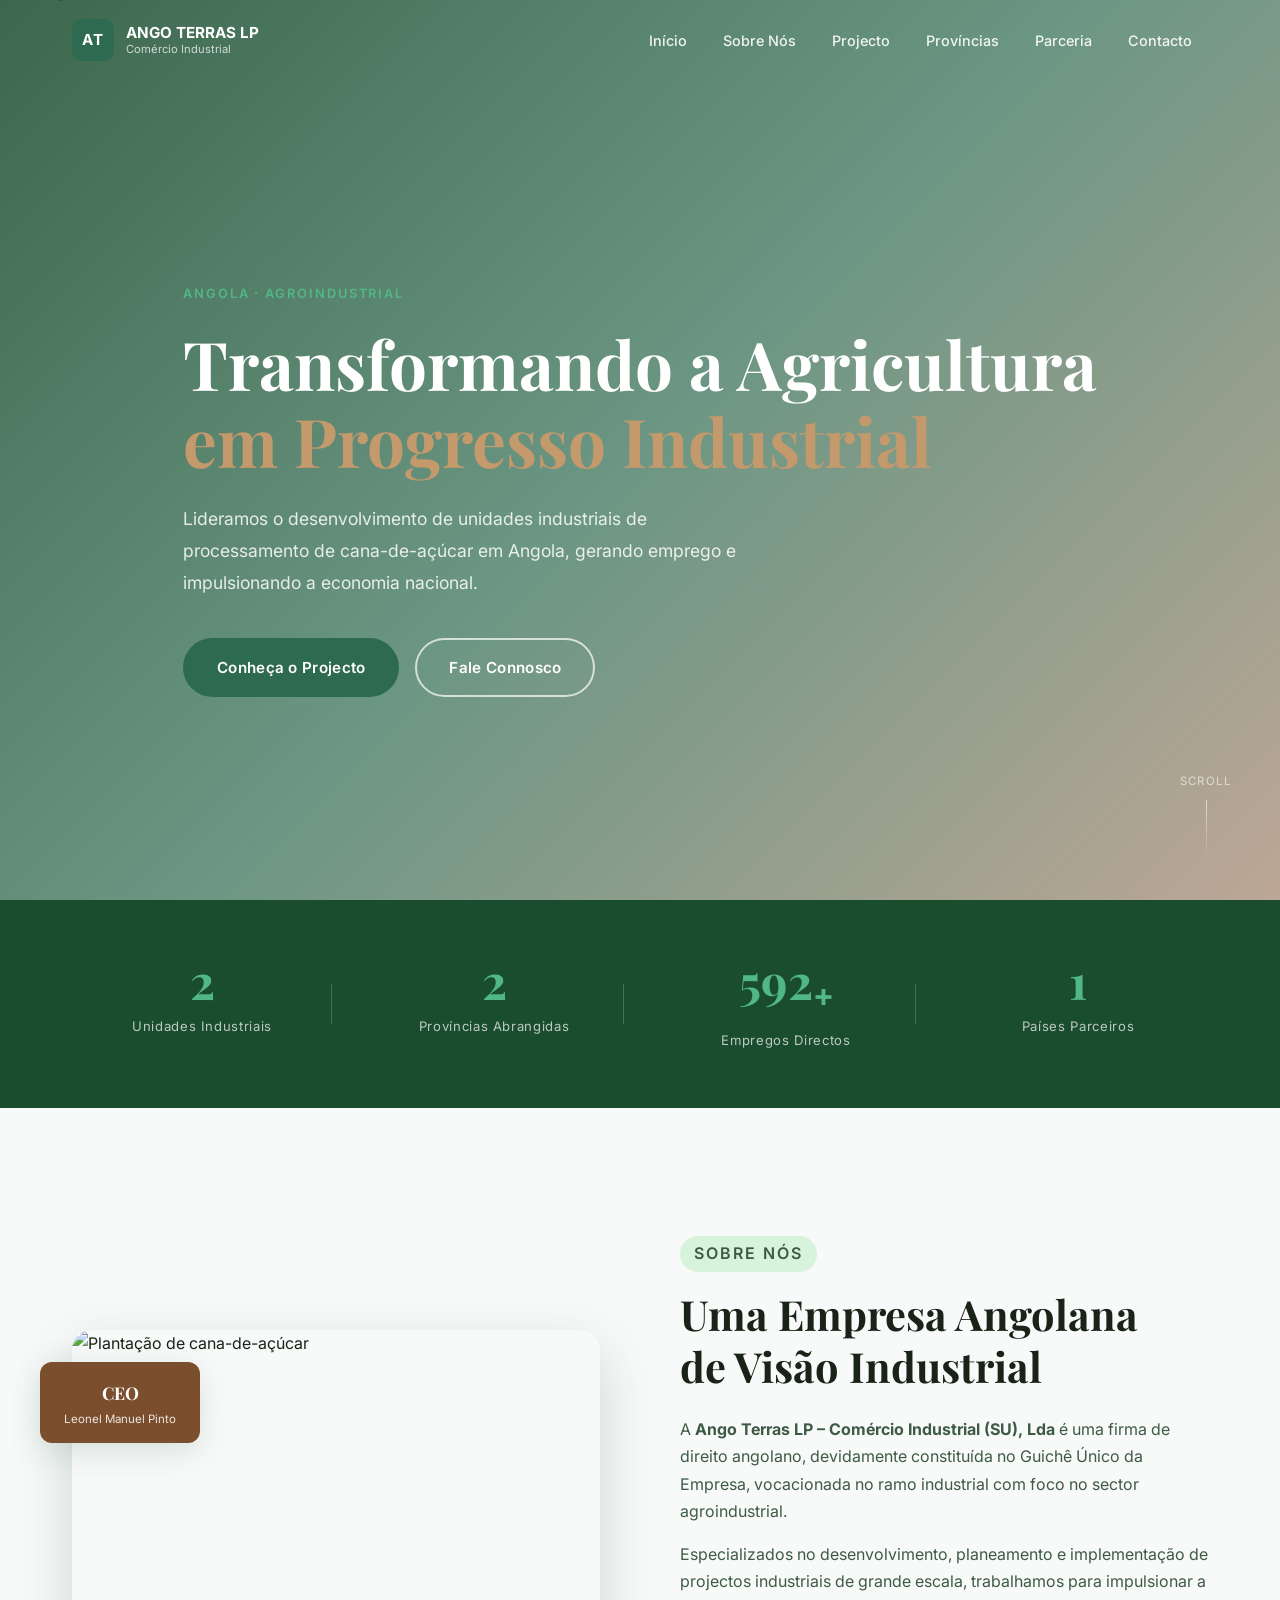
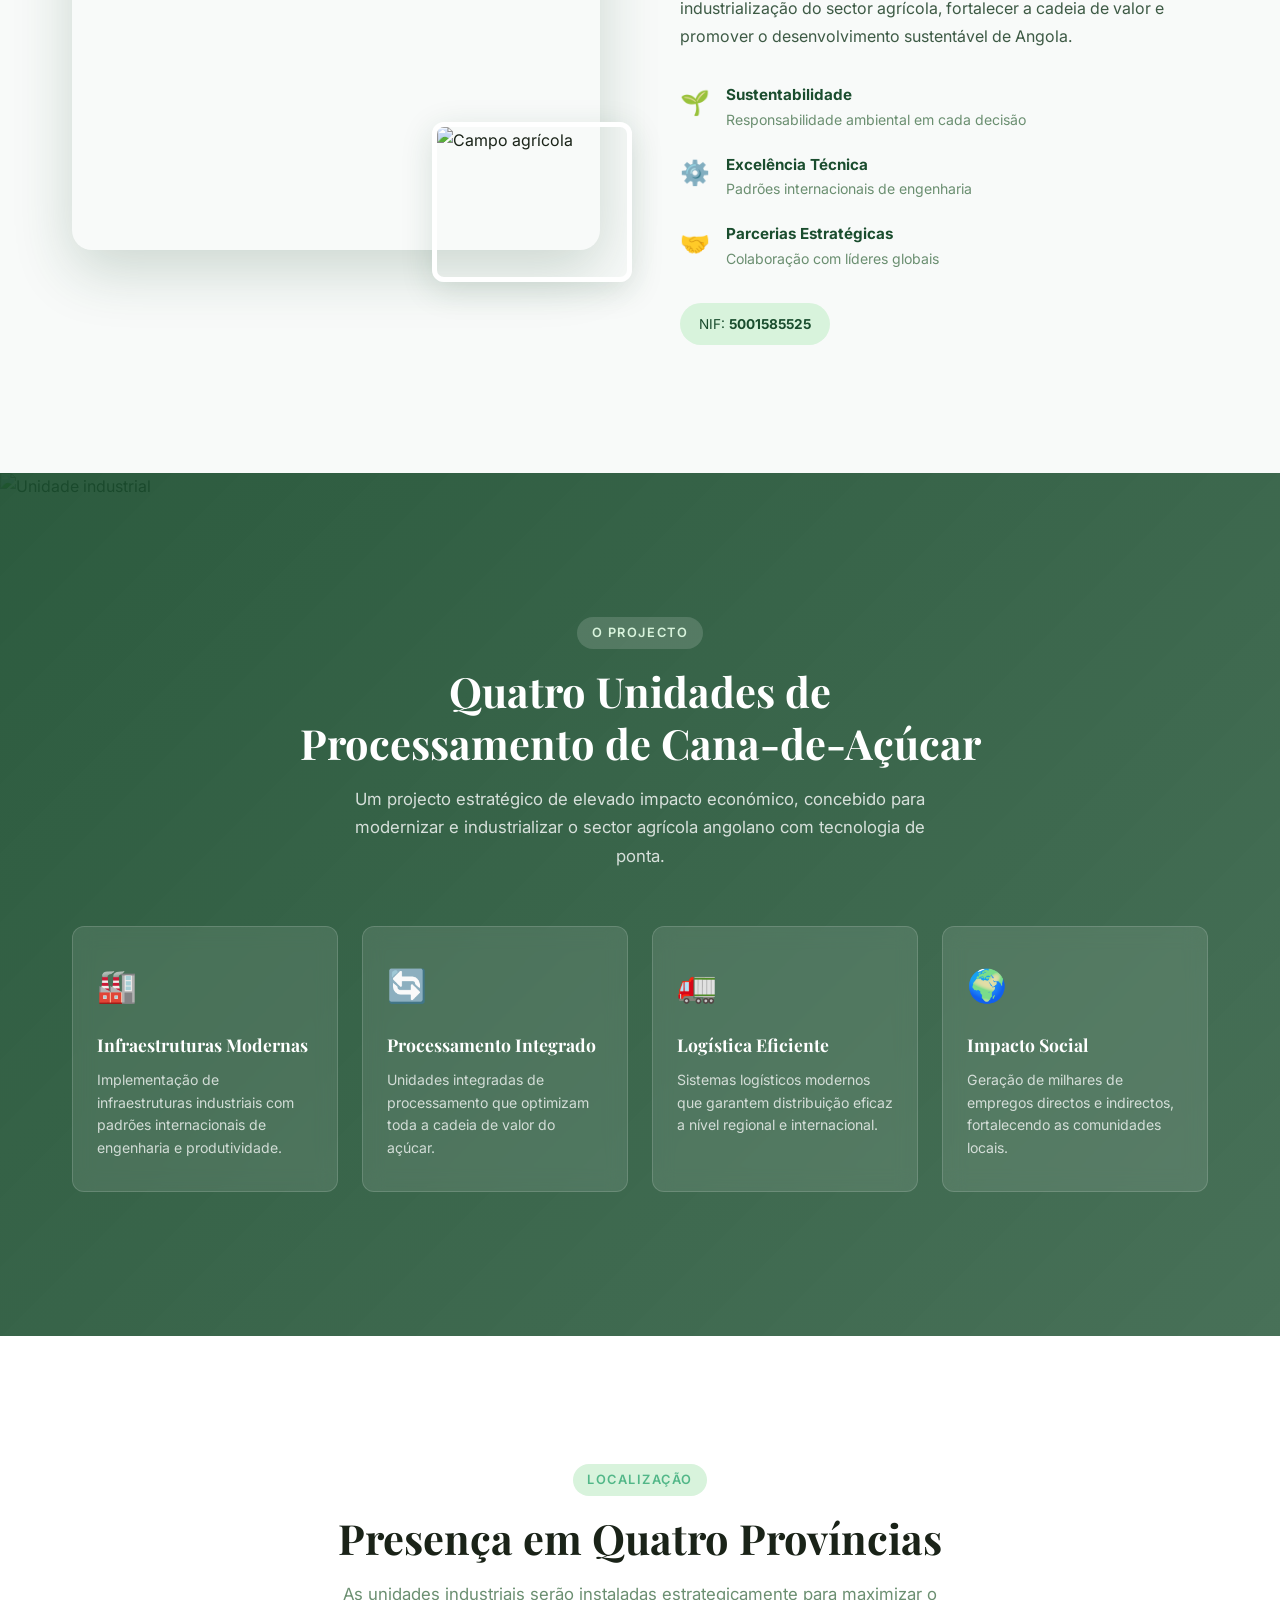
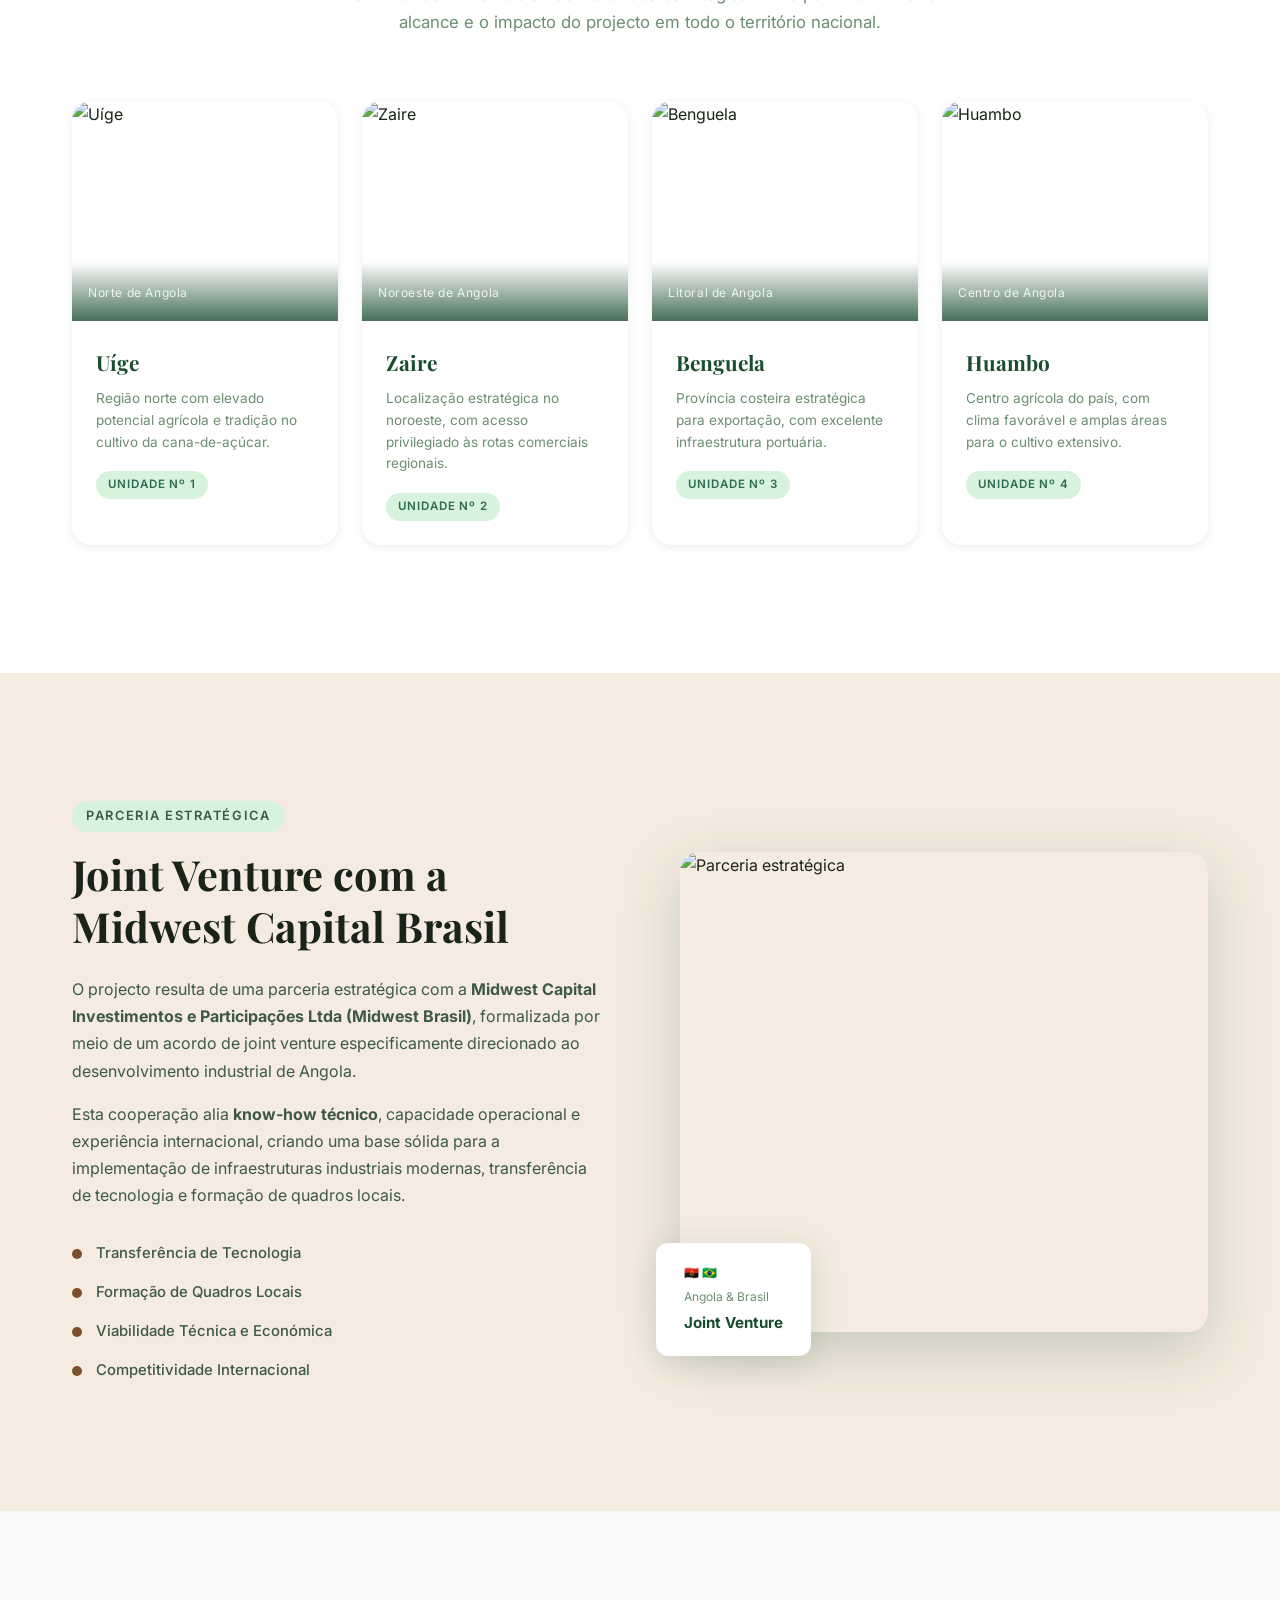
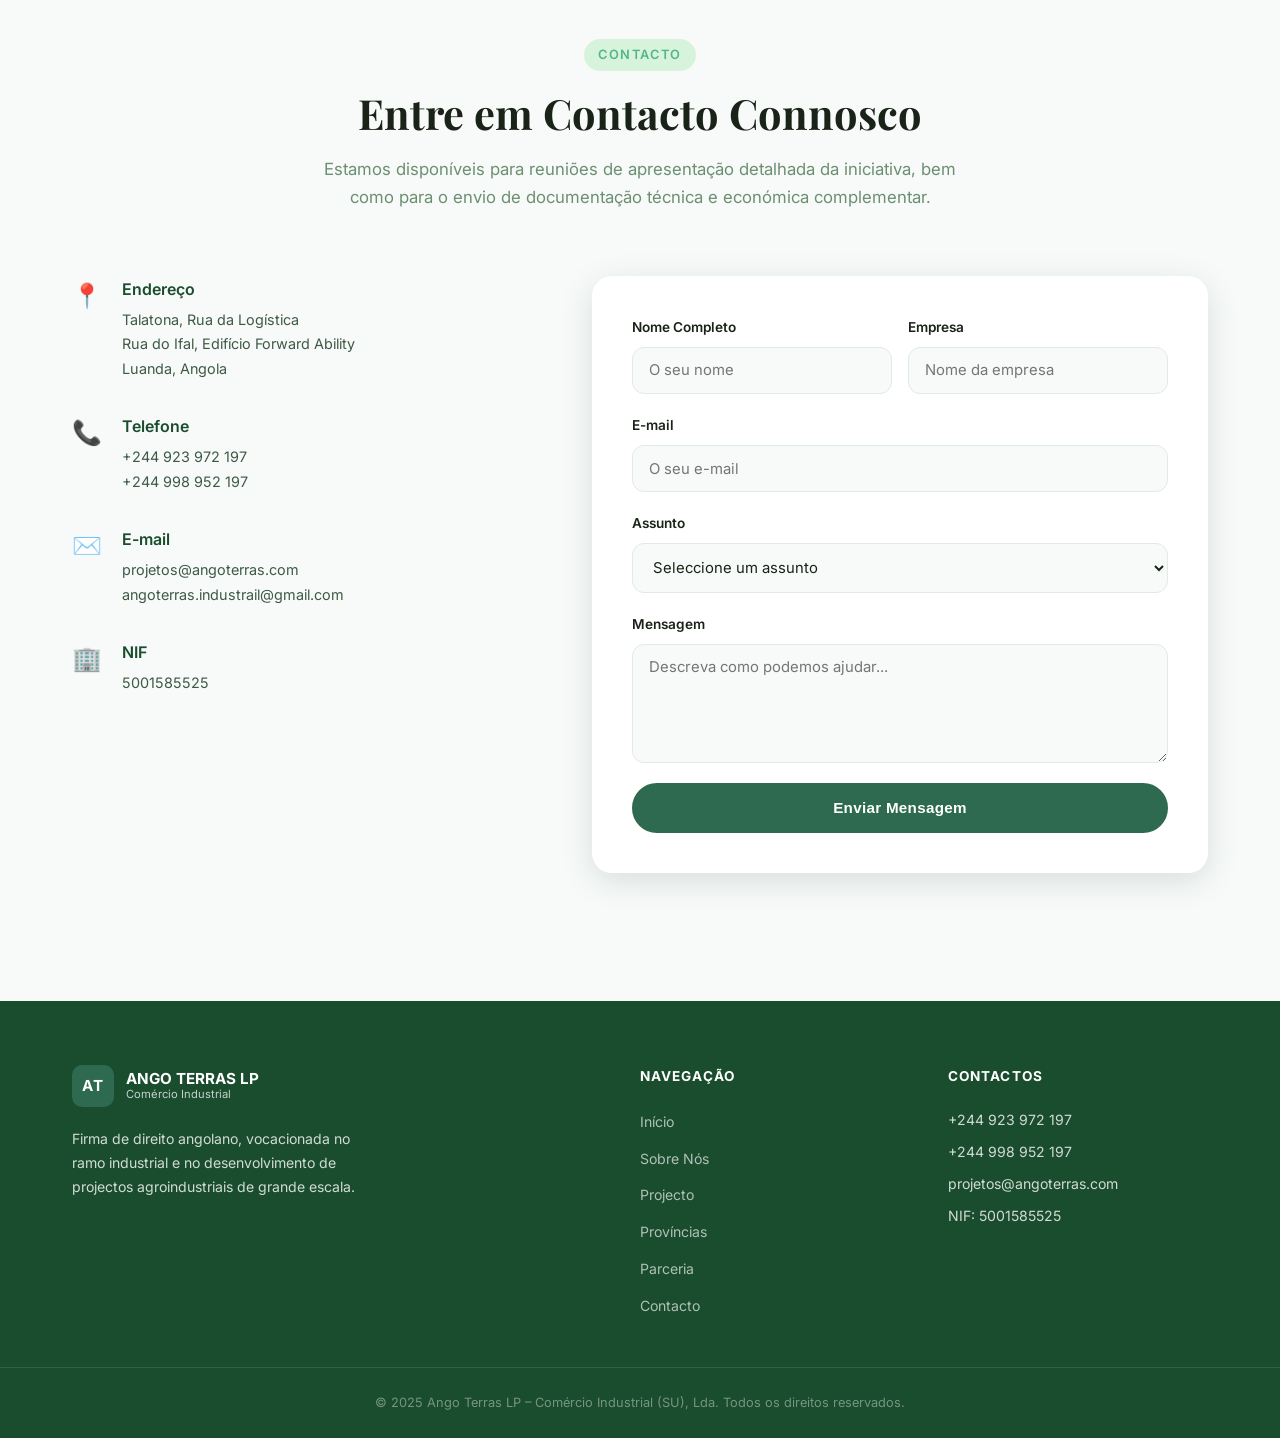
==== index.html @ 94d54580 "first commit" ====
<!DOCTYPE html>
<html lang="pt">
<head>
  <meta charset="UTF-8" />
  <meta name="viewport" content="width=device-width, initial-scale=1.0" />
  <title>Ango Terras LP – Comércio Industrial</title>
  <link rel="stylesheet" href="style.css" />
  <link rel="preconnect" href="https://fonts.googleapis.com" />
  <link href="https://fonts.googleapis.com/css2?family=Playfair+Display:wght@400;600;700&family=Inter:wght@300;400;500;600&display=swap" rel="stylesheet" />
</head>
<body>

  <!-- ===== NAV ===== -->
  <nav id="navbar">
    <div class="nav-container">
      <a href="#inicio" class="logo">
        <div class="logo-icon">AT</div>
        <div class="logo-text">
          <span class="logo-main">ANGO TERRAS LP</span>
          <span class="logo-sub">Comércio Industrial</span>
        </div>
      </a>
      <ul class="nav-links" id="navLinks">
        <li><a href="#inicio">Início</a></li>
        <li><a href="#sobre">Sobre Nós</a></li>
        <li><a href="#projeto">Projecto</a></li>
        <li><a href="#provincias">Províncias</a></li>
        <li><a href="#parceria">Parceria</a></li>
        <li><a href="#contacto">Contacto</a></li>
      </ul>
      <button class="hamburger" id="hamburger" aria-label="Menu">
        <span></span><span></span><span></span>
      </button>
    </div>
  </nav>

  <!-- ===== HERO ===== -->
  <section id="inicio" class="hero">
    <div class="hero-overlay"></div>
    <img
      class="hero-bg"
      src="https://images.unsplash.com/photo-1500382017468-9049fed747ef?w=1600&q=85&fit=crop"
      alt="Campo agrícola verde"
    />
    <div class="hero-content">
      <p class="hero-tag">Angola · Agroindustrial</p>
      <h1>Transformando a Agricultura<br /><span>em Progresso Industrial</span></h1>
      <p class="hero-desc">
        Lideramos o desenvolvimento de unidades industriais de processamento de
        cana-de-açúcar em Angola, gerando emprego e impulsionando a economia nacional.
      </p>
      <div class="hero-btns">
        <a href="#projeto" class="btn btn-primary">Conheça o Projecto</a>
        <a href="#contacto" class="btn btn-outline">Fale Connosco</a>
      </div>
    </div>
    <div class="hero-scroll">
      <span>Scroll</span>
      <div class="scroll-line"></div>
    </div>
  </section>

  <!-- ===== STATS ===== -->
  <section class="stats">
    <div class="container">
      <div class="stat-item">
        <span class="stat-num" data-target="4">0</span>
        <span class="stat-label">Unidades Industriais</span>
      </div>
      <div class="stat-item">
        <span class="stat-num" data-target="4">0</span>
        <span class="stat-label">Províncias Abrangidas</span>
      </div>
      <div class="stat-item">
        <span class="stat-num" data-target="1000">0</span><span class="stat-plus">+</span>
        <span class="stat-label">Empregos Directos</span>
      </div>
      <div class="stat-item">
        <span class="stat-num" data-target="2">0</span>
        <span class="stat-label">Países Parceiros</span>
      </div>
    </div>
  </section>

  <!-- ===== SOBRE ===== -->
  <section id="sobre" class="sobre">
    <div class="container grid-2">
      <div class="sobre-imgs">
        <img
          class="img-main"
          src="https://images.unsplash.com/photo-1574943320219-553eb213f72d?w=700&q=85&fit=crop"
          alt="Plantação de cana-de-açúcar"
        />
        <img
          class="img-badge"
          src="https://images.unsplash.com/photo-1416879595882-3373a0480b5b?w=400&q=80&fit=crop"
          alt="Campo agrícola"
        />
        <div class="experience-badge">
          <span class="exp-num">CEO</span>
          <span class="exp-text">Leonel Manuel Pinto</span>
        </div>
      </div>
      <div class="sobre-text">
        <p class="section-tag">Sobre Nós</p>
        <h2>Uma Empresa Angolana<br />de Visão Industrial</h2>
        <p>
          A <strong>Ango Terras LP – Comércio Industrial (SU), Lda</strong> é uma firma de
          direito angolano, devidamente constituída no Guichê Único da Empresa, vocacionada
          no ramo industrial com foco no sector agroindustrial.
        </p>
        <p>
          Especializados no desenvolvimento, planeamento e implementação de projectos
          industriais de grande escala, trabalhamos para impulsionar a industrialização do
          sector agrícola, fortalecer a cadeia de valor e promover o desenvolvimento
          sustentável de Angola.
        </p>
        <div class="sobre-values">
          <div class="value-item">
            <div class="value-icon">🌱</div>
            <div>
              <strong>Sustentabilidade</strong>
              <p>Responsabilidade ambiental em cada decisão</p>
            </div>
          </div>
          <div class="value-item">
            <div class="value-icon">⚙️</div>
            <div>
              <strong>Excelência Técnica</strong>
              <p>Padrões internacionais de engenharia</p>
            </div>
          </div>
          <div class="value-item">
            <div class="value-icon">🤝</div>
            <div>
              <strong>Parcerias Estratégicas</strong>
              <p>Colaboração com líderes globais</p>
            </div>
          </div>
        </div>
        <div class="sobre-nif">
          <span>NIF: <strong>5001585525</strong></span>
        </div>
      </div>
    </div>
  </section>

  <!-- ===== PROJECTO ===== -->
  <section id="projeto" class="projeto">
    <div class="projeto-bg-overlay"></div>
    <img
      class="projeto-bg-img"
      src="https://images.unsplash.com/photo-1581094794329-c8112a89af12?w=1600&q=80&fit=crop"
      alt="Unidade industrial"
    />
    <div class="container projeto-content">
      <p class="section-tag light">O Projecto</p>
      <h2>Quatro Unidades de<br />Processamento de Cana-de-Açúcar</h2>
      <p class="projeto-intro">
        Um projecto estratégico de elevado impacto económico, concebido para modernizar
        e industrializar o sector agrícola angolano com tecnologia de ponta.
      </p>
      <div class="projeto-cards">
        <div class="proj-card">
          <div class="proj-card-icon">🏭</div>
          <h3>Infraestruturas Modernas</h3>
          <p>Implementação de infraestruturas industriais com padrões internacionais de engenharia e produtividade.</p>
        </div>
        <div class="proj-card">
          <div class="proj-card-icon">🔄</div>
          <h3>Processamento Integrado</h3>
          <p>Unidades integradas de processamento que optimizam toda a cadeia de valor do açúcar.</p>
        </div>
        <div class="proj-card">
          <div class="proj-card-icon">🚛</div>
          <h3>Logística Eficiente</h3>
          <p>Sistemas logísticos modernos que garantem distribuição eficaz a nível regional e internacional.</p>
        </div>
        <div class="proj-card">
          <div class="proj-card-icon">🌍</div>
          <h3>Impacto Social</h3>
          <p>Geração de milhares de empregos directos e indirectos, fortalecendo as comunidades locais.</p>
        </div>
      </div>
    </div>
  </section>

  <!-- ===== PROVINCIAS ===== -->
  <section id="provincias" class="provincias">
    <div class="container">
      <div class="section-header">
        <p class="section-tag">Localização</p>
        <h2>Presença em Quatro Províncias</h2>
        <p class="section-desc">
          As unidades industriais serão instaladas estrategicamente para maximizar
          o alcance e o impacto do projecto em todo o território nacional.
        </p>
      </div>
      <div class="prov-grid">
        <div class="prov-card" style="--delay:0s">
          <div class="prov-img-wrap">
            <img src="https://images.unsplash.com/photo-1547471080-7cc2caa01a7e?w=500&q=80&fit=crop" alt="Uíge" />
            <div class="prov-overlay">
              <span>Norte de Angola</span>
            </div>
          </div>
          <div class="prov-info">
            <h3>Uíge</h3>
            <p>Região norte com elevado potencial agrícola e tradição no cultivo da cana-de-açúcar.</p>
            <span class="prov-tag">Unidade Nº 1</span>
          </div>
        </div>
        <div class="prov-card" style="--delay:0.1s">
          <div class="prov-img-wrap">
            <img src="https://images.unsplash.com/photo-1504392022767-a8fc0771f239?w=500&q=80&fit=crop" alt="Zaire" />
            <div class="prov-overlay">
              <span>Noroeste de Angola</span>
            </div>
          </div>
          <div class="prov-info">
            <h3>Zaire</h3>
            <p>Localização estratégica no noroeste, com acesso privilegiado às rotas comerciais regionais.</p>
            <span class="prov-tag">Unidade Nº 2</span>
          </div>
        </div>
        <div class="prov-card" style="--delay:0.2s">
          <div class="prov-img-wrap">
            <img src="https://images.unsplash.com/photo-1598986646512-9330bcc4c0dc?w=500&q=80&fit=crop" alt="Benguela" />
            <div class="prov-overlay">
              <span>Litoral de Angola</span>
            </div>
          </div>
          <div class="prov-info">
            <h3>Benguela</h3>
            <p>Província costeira estratégica para exportação, com excelente infraestrutura portuária.</p>
            <span class="prov-tag">Unidade Nº 3</span>
          </div>
        </div>
        <div class="prov-card" style="--delay:0.3s">
          <div class="prov-img-wrap">
            <img src="https://images.unsplash.com/photo-1541960071727-c531398e7494?w=500&q=80&fit=crop" alt="Huambo" />
            <div class="prov-overlay">
              <span>Centro de Angola</span>
            </div>
          </div>
          <div class="prov-info">
            <h3>Huambo</h3>
            <p>Centro agrícola do país, com clima favorável e amplas áreas para o cultivo extensivo.</p>
            <span class="prov-tag">Unidade Nº 4</span>
          </div>
        </div>
      </div>
    </div>
  </section>

  <!-- ===== PARCERIA ===== -->
  <section id="parceria" class="parceria">
    <div class="container grid-2 parceria-grid">
      <div class="parceria-text">
        <p class="section-tag">Parceria Estratégica</p>
        <h2>Joint Venture com a<br />Midwest Capital Brasil</h2>
        <p>
          O projecto resulta de uma parceria estratégica com a
          <strong>Midwest Capital Investimentos e Participações Ltda (Midwest Brasil)</strong>,
          formalizada por meio de um acordo de joint venture especificamente
          direcionado ao desenvolvimento industrial de Angola.
        </p>
        <p>
          Esta cooperação alia <strong>know-how técnico</strong>, capacidade operacional e
          experiência internacional, criando uma base sólida para a implementação de
          infraestruturas industriais modernas, transferência de tecnologia e formação
          de quadros locais.
        </p>
        <div class="parceria-pillars">
          <div class="pillar">
            <div class="pillar-dot"></div>
            <span>Transferência de Tecnologia</span>
          </div>
          <div class="pillar">
            <div class="pillar-dot"></div>
            <span>Formação de Quadros Locais</span>
          </div>
          <div class="pillar">
            <div class="pillar-dot"></div>
            <span>Viabilidade Técnica e Económica</span>
          </div>
          <div class="pillar">
            <div class="pillar-dot"></div>
            <span>Competitividade Internacional</span>
          </div>
        </div>
      </div>
      <div class="parceria-img-wrap">
        <img
          src="https://images.unsplash.com/photo-1521791136064-7986c2920216?w=700&q=85&fit=crop"
          alt="Parceria estratégica"
        />
        <div class="parceria-badge">
          <span class="badge-flag">🇦🇴 🇧🇷</span>
          <span>Angola & Brasil</span>
          <strong>Joint Venture</strong>
        </div>
      </div>
    </div>
  </section>

  <!-- ===== CONTACTO ===== -->
  <section id="contacto" class="contacto">
    <div class="container">
      <div class="section-header">
        <p class="section-tag">Contacto</p>
        <h2>Entre em Contacto Connosco</h2>
        <p class="section-desc">
          Estamos disponíveis para reuniões de apresentação detalhada da iniciativa,
          bem como para o envio de documentação técnica e económica complementar.
        </p>
      </div>
      <div class="contact-grid">
        <div class="contact-info">
          <div class="contact-item">
            <div class="contact-icon">📍</div>
            <div>
              <strong>Endereço</strong>
              <p>Talatona, Rua da Logística<br />Rua do Ifal, Edifício Forward Ability<br />Luanda, Angola</p>
            </div>
          </div>
          <div class="contact-item">
            <div class="contact-icon">📞</div>
            <div>
              <strong>Telefone</strong>
              <p>+244 923 972 197<br />+244 998 952 197</p>
            </div>
          </div>
          <div class="contact-item">
            <div class="contact-icon">✉️</div>
            <div>
              <strong>E-mail</strong>
              <p>projetos@angoterras.com<br />angoterras.industrail@gmail.com</p>
            </div>
          </div>
          <div class="contact-item">
            <div class="contact-icon">🏢</div>
            <div>
              <strong>NIF</strong>
              <p>5001585525</p>
            </div>
          </div>
        </div>
        <form class="contact-form" id="contactForm">
          <div class="form-row">
            <div class="form-group">
              <label for="nome">Nome Completo</label>
              <input type="text" id="nome" placeholder="O seu nome" required />
            </div>
            <div class="form-group">
              <label for="empresa">Empresa</label>
              <input type="text" id="empresa" placeholder="Nome da empresa" />
            </div>
          </div>
          <div class="form-group">
            <label for="email">E-mail</label>
            <input type="email" id="email" placeholder="O seu e-mail" required />
          </div>
          <div class="form-group">
            <label for="assunto">Assunto</label>
            <select id="assunto">
              <option value="">Seleccione um assunto</option>
              <option>Proposta de Parceria</option>
              <option>Informação sobre o Projecto</option>
              <option>Reunião de Apresentação</option>
              <option>Documentação Técnica</option>
              <option>Outro</option>
            </select>
          </div>
          <div class="form-group">
            <label for="mensagem">Mensagem</label>
            <textarea id="mensagem" rows="5" placeholder="Descreva como podemos ajudar..." required></textarea>
          </div>
          <button type="submit" class="btn btn-primary btn-full">
            Enviar Mensagem
          </button>
          <p class="form-success" id="formSuccess">Mensagem enviada com sucesso! Entraremos em contacto brevemente.</p>
        </form>
      </div>
    </div>
  </section>

  <!-- ===== FOOTER ===== -->
  <footer class="footer">
    <div class="container footer-grid">
      <div class="footer-brand">
        <div class="logo">
          <div class="logo-icon">AT</div>
          <div class="logo-text">
            <span class="logo-main">ANGO TERRAS LP</span>
            <span class="logo-sub">Comércio Industrial</span>
          </div>
        </div>
        <p>Firma de direito angolano, vocacionada no ramo industrial e no desenvolvimento de projectos agroindustriais de grande escala.</p>
      </div>
      <div class="footer-links">
        <h4>Navegação</h4>
        <ul>
          <li><a href="#inicio">Início</a></li>
          <li><a href="#sobre">Sobre Nós</a></li>
          <li><a href="#projeto">Projecto</a></li>
          <li><a href="#provincias">Províncias</a></li>
          <li><a href="#parceria">Parceria</a></li>
          <li><a href="#contacto">Contacto</a></li>
        </ul>
      </div>
      <div class="footer-contact">
        <h4>Contactos</h4>
        <p>+244 923 972 197</p>
        <p>+244 998 952 197</p>
        <p>projetos@angoterras.com</p>
        <p>NIF: 5001585525</p>
      </div>
    </div>
    <div class="footer-bottom">
      <p>&copy; 2025 Ango Terras LP – Comércio Industrial (SU), Lda. Todos os direitos reservados.</p>
    </div>
  </footer>

  <script src="script.js"></script>
</body>
</html>
---- style.css ----
/* ===== RESET & BASE ===== */
*, *::before, *::after { box-sizing: border-box; margin: 0; padding: 0; }

:root {
  --green-dark:   #1a4d2e;
  --green-mid:    #2d6a4f;
  --green-light:  #52b788;
  --green-pale:   #d8f3dc;
  --brown:        #7b4f2e;
  --brown-light:  #c49a6c;
  --brown-pale:   #f5ebe0;
  --white:        #ffffff;
  --off-white:    #f8faf9;
  --text-dark:    #1a2318;
  --text-mid:     #3d5a45;
  --text-light:   #6b8f71;
  --shadow-sm:    0 2px 8px rgba(26,77,46,.10);
  --shadow-md:    0 8px 32px rgba(26,77,46,.15);
  --shadow-lg:    0 20px 60px rgba(26,77,46,.20);
  --radius:       12px;
  --radius-lg:    20px;
  --transition:   0.35s cubic-bezier(.4,0,.2,1);
}

html { scroll-behavior: smooth; }

body {
  font-family: 'Inter', sans-serif;
  color: var(--text-dark);
  background: var(--white);
  line-height: 1.7;
  overflow-x: hidden;
}

.container {
  max-width: 1200px;
  margin: 0 auto;
  padding: 0 2rem;
}

.grid-2 {
  display: grid;
  grid-template-columns: 1fr 1fr;
  gap: 5rem;
  align-items: center;
}

img { display: block; max-width: 100%; }

a { text-decoration: none; color: inherit; }

/* ===== BUTTONS ===== */
.btn {
  display: inline-flex;
  align-items: center;
  gap: .5rem;
  padding: .9rem 2rem;
  border-radius: 50px;
  font-weight: 600;
  font-size: .95rem;
  letter-spacing: .02em;
  transition: var(--transition);
  cursor: pointer;
  border: 2px solid transparent;
}
.btn-primary {
  background: var(--green-mid);
  color: var(--white);
  border-color: var(--green-mid);
}
.btn-primary:hover {
  background: var(--green-dark);
  border-color: var(--green-dark);
  transform: translateY(-2px);
  box-shadow: 0 8px 24px rgba(45,106,79,.35);
}
.btn-outline {
  background: transparent;
  color: var(--white);
  border-color: rgba(255,255,255,.7);
}
.btn-outline:hover {
  background: rgba(255,255,255,.15);
  border-color: var(--white);
}
.btn-full { width: 100%; justify-content: center; }

/* ===== SECTION TAGS & HEADERS ===== */
.section-tag {
  display: inline-block;
  font-size: .8rem;
  font-weight: 600;
  letter-spacing: .12em;
  text-transform: uppercase;
  color: var(--green-light);
  background: var(--green-pale);
  padding: .3rem .9rem;
  border-radius: 50px;
  margin-bottom: 1rem;
}
.section-tag.light {
  color: var(--green-pale);
  background: rgba(255,255,255,.15);
}
.section-header {
  text-align: center;
  max-width: 640px;
  margin: 0 auto 4rem;
}
.section-header h2 { margin-bottom: 1rem; }
.section-desc { color: var(--text-light); font-size: 1.05rem; }

h2 {
  font-family: 'Playfair Display', serif;
  font-size: clamp(1.8rem, 3.5vw, 2.6rem);
  line-height: 1.25;
  color: var(--text-dark);
}

/* ===== NAVBAR ===== */
#navbar {
  position: fixed;
  top: 0; left: 0; right: 0;
  z-index: 1000;
  padding: 1.2rem 0;
  transition: var(--transition);
}
#navbar.scrolled {
  background: rgba(255,255,255,.97);
  backdrop-filter: blur(12px);
  box-shadow: var(--shadow-sm);
  padding: .8rem 0;
}
.nav-container {
  max-width: 1200px;
  margin: 0 auto;
  padding: 0 2rem;
  display: flex;
  align-items: center;
  justify-content: space-between;
}
.logo {
  display: flex;
  align-items: center;
  gap: .75rem;
}
.logo-icon {
  width: 42px; height: 42px;
  background: var(--green-mid);
  color: white;
  border-radius: 10px;
  display: flex;
  align-items: center;
  justify-content: center;
  font-weight: 700;
  font-size: .95rem;
  letter-spacing: .05em;
  flex-shrink: 0;
}
.logo-text { display: flex; flex-direction: column; line-height: 1.2; }
.logo-main {
  font-weight: 700;
  font-size: .95rem;
  color: var(--white);
  transition: color var(--transition);
}
.logo-sub {
  font-size: .7rem;
  color: rgba(255,255,255,.75);
  transition: color var(--transition);
}
#navbar.scrolled .logo-main { color: var(--green-dark); }
#navbar.scrolled .logo-sub  { color: var(--text-light); }

.nav-links {
  display: flex;
  list-style: none;
  gap: .25rem;
}
.nav-links a {
  padding: .5rem 1rem;
  border-radius: 8px;
  font-size: .9rem;
  font-weight: 500;
  color: rgba(255,255,255,.9);
  transition: var(--transition);
}
.nav-links a:hover { background: rgba(255,255,255,.15); color: var(--white); }
#navbar.scrolled .nav-links a { color: var(--text-mid); }
#navbar.scrolled .nav-links a:hover { background: var(--green-pale); color: var(--green-dark); }

.hamburger {
  display: none;
  flex-direction: column;
  gap: 5px;
  background: none;
  border: none;
  cursor: pointer;
  padding: .5rem;
}
.hamburger span {
  display: block;
  width: 24px; height: 2px;
  background: white;
  border-radius: 2px;
  transition: var(--transition);
}
#navbar.scrolled .hamburger span { background: var(--green-dark); }

/* ===== HERO ===== */
.hero {
  position: relative;
  min-height: 100vh;
  display: flex;
  align-items: center;
  overflow: hidden;
}
.hero-bg {
  position: absolute;
  inset: 0;
  width: 100%; height: 100%;
  object-fit: cover;
  object-position: center;
  transform: scale(1.05);
  transition: transform 8s ease;
}
.hero:hover .hero-bg { transform: scale(1); }
.hero-overlay {
  position: absolute;
  inset: 0;
  background: linear-gradient(
    135deg,
    rgba(26,77,46,.85) 0%,
    rgba(45,106,79,.70) 50%,
    rgba(123,79,46,.50) 100%
  );
  z-index: 1;
}
.hero-content {
  position: relative;
  z-index: 2;
  max-width: 1200px;
  margin: 0 auto;
  padding: 0 2rem;
  padding-top: 5rem;
}
.hero-tag {
  font-size: .8rem;
  font-weight: 600;
  letter-spacing: .15em;
  text-transform: uppercase;
  color: var(--green-light);
  margin-bottom: 1.25rem;
}
.hero-content h1 {
  font-family: 'Playfair Display', serif;
  font-size: clamp(2.2rem, 5.5vw, 4.2rem);
  font-weight: 700;
  line-height: 1.15;
  color: var(--white);
  margin-bottom: 1.5rem;
}
.hero-content h1 span { color: var(--brown-light); }
.hero-desc {
  font-size: 1.1rem;
  color: rgba(255,255,255,.85);
  max-width: 560px;
  margin-bottom: 2.5rem;
  line-height: 1.8;
}
.hero-btns { display: flex; gap: 1rem; flex-wrap: wrap; }

.hero-scroll {
  position: absolute;
  bottom: 2.5rem; right: 3rem;
  z-index: 2;
  display: flex;
  flex-direction: column;
  align-items: center;
  gap: .5rem;
  color: rgba(255,255,255,.6);
  font-size: .72rem;
  letter-spacing: .1em;
  text-transform: uppercase;
}
.scroll-line {
  width: 1px; height: 60px;
  background: linear-gradient(to bottom, rgba(255,255,255,.6), transparent);
  animation: scrollPulse 2s ease-in-out infinite;
}
@keyframes scrollPulse {
  0%, 100% { opacity: .4; transform: scaleY(.8); }
  50%       { opacity: 1;  transform: scaleY(1); }
}

/* ===== STATS ===== */
.stats {
  background: var(--green-dark);
  padding: 3.5rem 0;
}
.stats .container {
  display: grid;
  grid-template-columns: repeat(4, 1fr);
  gap: 2rem;
}
.stat-item {
  text-align: center;
  color: var(--white);
  position: relative;
}
.stat-item:not(:last-child)::after {
  content: '';
  position: absolute;
  right: 0; top: 50%;
  transform: translateY(-50%);
  width: 1px; height: 40px;
  background: rgba(255,255,255,.2);
}
.stat-num {
  display: inline-block;
  font-family: 'Playfair Display', serif;
  font-size: 3rem;
  font-weight: 700;
  color: var(--green-light);
  line-height: 1;
}
.stat-plus {
  font-size: 2rem;
  color: var(--green-light);
  font-weight: 700;
  vertical-align: middle;
}
.stat-label {
  display: block;
  font-size: .82rem;
  color: rgba(255,255,255,.7);
  letter-spacing: .05em;
  margin-top: .4rem;
}

/* ===== SOBRE ===== */
.sobre {
  padding: 8rem 0;
  background: var(--off-white);
}
.sobre-imgs {
  position: relative;
}
.img-main {
  width: 100%;
  height: 520px;
  object-fit: cover;
  border-radius: var(--radius-lg);
  box-shadow: var(--shadow-lg);
}
.img-badge {
  position: absolute;
  bottom: -2rem; right: -2rem;
  width: 200px; height: 160px;
  object-fit: cover;
  border-radius: var(--radius);
  border: 5px solid var(--white);
  box-shadow: var(--shadow-md);
}
.experience-badge {
  position: absolute;
  top: 2rem; left: -2rem;
  background: var(--brown);
  color: var(--white);
  padding: 1rem 1.5rem;
  border-radius: var(--radius);
  box-shadow: var(--shadow-md);
  display: flex;
  flex-direction: column;
  align-items: center;
  text-align: center;
  min-width: 130px;
}
.exp-num {
  font-family: 'Playfair Display', serif;
  font-size: 1.1rem;
  font-weight: 700;
}
.exp-text {
  font-size: .72rem;
  opacity: .85;
  margin-top: .2rem;
  line-height: 1.3;
}

.sobre-text h2 { margin-bottom: 1.5rem; }
.sobre-text > p { color: var(--text-mid); margin-bottom: 1rem; font-size: 1rem; }
.sobre-values { display: flex; flex-direction: column; gap: 1.25rem; margin: 2rem 0; }
.value-item {
  display: flex;
  gap: 1rem;
  align-items: flex-start;
}
.value-icon { font-size: 1.5rem; flex-shrink: 0; margin-top: .1rem; }
.value-item strong { display: block; color: var(--green-dark); font-size: .95rem; }
.value-item p { font-size: .88rem; color: var(--text-light); margin: 0; }
.sobre-nif {
  display: inline-flex;
  align-items: center;
  gap: .5rem;
  background: var(--green-pale);
  padding: .6rem 1.2rem;
  border-radius: 50px;
  font-size: .85rem;
  color: var(--green-dark);
}

/* ===== PROJECTO ===== */
.projeto {
  position: relative;
  padding: 9rem 0;
  overflow: hidden;
}
.projeto-bg-img {
  position: absolute;
  inset: 0;
  width: 100%; height: 100%;
  object-fit: cover;
}
.projeto-bg-overlay {
  position: absolute;
  inset: 0;
  background: linear-gradient(135deg, rgba(26,77,46,.92), rgba(26,77,46,.80));
  z-index: 1;
}
.projeto-content {
  position: relative;
  z-index: 2;
  text-align: center;
}
.projeto-content h2 { color: var(--white); margin-bottom: 1rem; }
.projeto-intro {
  color: rgba(255,255,255,.8);
  font-size: 1.05rem;
  max-width: 600px;
  margin: 0 auto 3.5rem;
}
.projeto-cards {
  display: grid;
  grid-template-columns: repeat(4, 1fr);
  gap: 1.5rem;
}
.proj-card {
  background: rgba(255,255,255,.1);
  backdrop-filter: blur(10px);
  border: 1px solid rgba(255,255,255,.15);
  border-radius: var(--radius);
  padding: 2rem 1.5rem;
  transition: var(--transition);
  text-align: left;
}
.proj-card:hover {
  background: rgba(255,255,255,.18);
  transform: translateY(-6px);
  border-color: rgba(255,255,255,.3);
}
.proj-card-icon { font-size: 2rem; margin-bottom: 1rem; }
.proj-card h3 {
  font-family: 'Playfair Display', serif;
  font-size: 1.1rem;
  color: var(--white);
  margin-bottom: .6rem;
}
.proj-card p { font-size: .88rem; color: rgba(255,255,255,.75); line-height: 1.6; }

/* ===== PROVINCIAS ===== */
.provincias {
  padding: 8rem 0;
  background: var(--white);
}
.prov-grid {
  display: grid;
  grid-template-columns: repeat(4, 1fr);
  gap: 1.5rem;
}
.prov-card {
  border-radius: var(--radius-lg);
  overflow: hidden;
  box-shadow: var(--shadow-sm);
  transition: var(--transition);
  animation: fadeUp .6s ease both;
  animation-delay: var(--delay);
}
.prov-card:hover { transform: translateY(-8px); box-shadow: var(--shadow-lg); }
.prov-img-wrap { position: relative; overflow: hidden; height: 220px; }
.prov-img-wrap img {
  width: 100%; height: 100%;
  object-fit: cover;
  transition: transform .5s ease;
}
.prov-card:hover .prov-img-wrap img { transform: scale(1.08); }
.prov-overlay {
  position: absolute;
  bottom: 0; left: 0; right: 0;
  background: linear-gradient(to top, rgba(26,77,46,.8), transparent);
  padding: 1rem;
}
.prov-overlay span { font-size: .75rem; color: rgba(255,255,255,.85); letter-spacing: .05em; }
.prov-info {
  padding: 1.5rem;
  background: var(--white);
}
.prov-info h3 {
  font-family: 'Playfair Display', serif;
  font-size: 1.3rem;
  color: var(--green-dark);
  margin-bottom: .5rem;
}
.prov-info p { font-size: .85rem; color: var(--text-light); margin-bottom: 1rem; line-height: 1.6; }
.prov-tag {
  display: inline-block;
  font-size: .72rem;
  font-weight: 600;
  letter-spacing: .08em;
  text-transform: uppercase;
  background: var(--green-pale);
  color: var(--green-mid);
  padding: .25rem .75rem;
  border-radius: 50px;
}

/* ===== PARCERIA ===== */
.parceria {
  padding: 8rem 0;
  background: var(--brown-pale);
}
.parceria-grid { gap: 5rem; }
.parceria-text h2 { margin-bottom: 1.5rem; }
.parceria-text > p { color: var(--text-mid); margin-bottom: 1rem; }
.parceria-pillars { display: flex; flex-direction: column; gap: .85rem; margin-top: 2rem; }
.pillar { display: flex; align-items: center; gap: .85rem; }
.pillar-dot {
  width: 10px; height: 10px;
  border-radius: 50%;
  background: var(--brown);
  flex-shrink: 0;
}
.pillar span { font-size: .93rem; color: var(--text-mid); font-weight: 500; }
.parceria-img-wrap {
  position: relative;
}
.parceria-img-wrap img {
  width: 100%;
  height: 480px;
  object-fit: cover;
  border-radius: var(--radius-lg);
  box-shadow: var(--shadow-lg);
}
.parceria-badge {
  position: absolute;
  bottom: -1.5rem; left: -1.5rem;
  background: var(--white);
  padding: 1.25rem 1.75rem;
  border-radius: var(--radius);
  box-shadow: var(--shadow-md);
  display: flex;
  flex-direction: column;
  gap: .2rem;
}
.badge-flag { font-size: 1.4rem; }
.parceria-badge span { font-size: .75rem; color: var(--text-light); }
.parceria-badge strong { font-size: .95rem; color: var(--green-dark); }

/* ===== CONTACTO ===== */
.contacto {
  padding: 8rem 0;
  background: var(--off-white);
}
.contact-grid {
  display: grid;
  grid-template-columns: 1fr 1.4fr;
  gap: 5rem;
  align-items: start;
}
.contact-info { display: flex; flex-direction: column; gap: 2rem; }
.contact-item { display: flex; gap: 1.25rem; align-items: flex-start; }
.contact-icon { font-size: 1.5rem; flex-shrink: 0; }
.contact-item strong { display: block; color: var(--green-dark); font-weight: 600; margin-bottom: .3rem; }
.contact-item p { font-size: .9rem; color: var(--text-mid); margin: 0; line-height: 1.7; }

/* FORM */
.contact-form {
  background: var(--white);
  padding: 2.5rem;
  border-radius: var(--radius-lg);
  box-shadow: var(--shadow-md);
}
.form-row { display: grid; grid-template-columns: 1fr 1fr; gap: 1rem; }
.form-group { display: flex; flex-direction: column; gap: .5rem; margin-bottom: 1.25rem; }
.form-group label { font-size: .85rem; font-weight: 600; color: var(--text-dark); }
.form-group input,
.form-group select,
.form-group textarea {
  width: 100%;
  padding: .85rem 1rem;
  border: 1.5px solid #e0ebe3;
  border-radius: var(--radius);
  font-family: inherit;
  font-size: .93rem;
  color: var(--text-dark);
  background: var(--off-white);
  transition: var(--transition);
  outline: none;
  resize: vertical;
}
.form-group input:focus,
.form-group select:focus,
.form-group textarea:focus {
  border-color: var(--green-light);
  background: var(--white);
  box-shadow: 0 0 0 3px rgba(82,183,136,.15);
}
.form-success {
  display: none;
  text-align: center;
  color: var(--green-mid);
  font-size: .9rem;
  font-weight: 500;
  padding: .75rem;
  background: var(--green-pale);
  border-radius: var(--radius);
  margin-top: 1rem;
}

/* ===== FOOTER ===== */
.footer {
  background: var(--green-dark);
  color: rgba(255,255,255,.8);
  padding-top: 4rem;
}
.footer-grid {
  display: grid;
  grid-template-columns: 2fr 1fr 1fr;
  gap: 3rem;
  padding-bottom: 3rem;
}
.footer-brand .logo { margin-bottom: 1.25rem; }
.footer-brand p { font-size: .88rem; line-height: 1.7; max-width: 300px; }
.footer-links h4,
.footer-contact h4 {
  font-size: .85rem;
  font-weight: 700;
  letter-spacing: .08em;
  text-transform: uppercase;
  color: var(--white);
  margin-bottom: 1.25rem;
}
.footer-links ul { list-style: none; display: flex; flex-direction: column; gap: .6rem; }
.footer-links a {
  font-size: .88rem;
  color: rgba(255,255,255,.65);
  transition: color var(--transition);
}
.footer-links a:hover { color: var(--green-light); }
.footer-contact p { font-size: .88rem; margin-bottom: .5rem; }
.footer-bottom {
  border-top: 1px solid rgba(255,255,255,.1);
  padding: 1.5rem 0;
  text-align: center;
}
.footer-bottom p { font-size: .8rem; color: rgba(255,255,255,.4); }

/* ===== ANIMATIONS ===== */
@keyframes fadeUp {
  from { opacity: 0; transform: translateY(30px); }
  to   { opacity: 1; transform: translateY(0); }
}

.reveal {
  opacity: 0;
  transform: translateY(40px);
  transition: opacity .7s ease, transform .7s ease;
}
.reveal.visible {
  opacity: 1;
  transform: translateY(0);
}

/* ===== RESPONSIVE ===== */
@media (max-width: 1024px) {
  .projeto-cards { grid-template-columns: repeat(2, 1fr); }
  .prov-grid { grid-template-columns: repeat(2, 1fr); }
  .stats .container { grid-template-columns: repeat(2, 1fr); }
  .stat-item:not(:last-child)::after { display: none; }
  .footer-grid { grid-template-columns: 1fr 1fr; }
  .footer-brand { grid-column: 1 / -1; }
}

@media (max-width: 768px) {
  .grid-2 { grid-template-columns: 1fr; gap: 3rem; }
  .parceria-grid { gap: 3rem; }

  .hamburger { display: flex; }
  .nav-links {
    display: none;
    position: absolute;
    top: 100%; left: 0; right: 0;
    background: var(--white);
    flex-direction: column;
    padding: 1rem 1.5rem 1.5rem;
    box-shadow: var(--shadow-md);
    gap: 0;
  }
  .nav-links.open { display: flex; }
  .nav-links a { color: var(--text-mid) !important; padding: .75rem 1rem; }

  .hero-content h1 { font-size: 2rem; }
  .hero-scroll { display: none; }

  .sobre-imgs { margin-bottom: 2rem; }
  .img-badge { display: none; }
  .experience-badge { left: 1rem; top: 1rem; }
  .img-main { height: 340px; }

  .contact-grid { grid-template-columns: 1fr; gap: 2.5rem; }
  .form-row { grid-template-columns: 1fr; }

  .parceria-img-wrap img { height: 300px; }
  .parceria-badge { left: .5rem; bottom: .5rem; }

  .projeto-cards { grid-template-columns: 1fr; }
  .prov-grid { grid-template-columns: 1fr 1fr; }

  .footer-grid { grid-template-columns: 1fr; gap: 2rem; }
  .footer-brand { grid-column: auto; }
}

@media (max-width: 480px) {
  .prov-grid { grid-template-columns: 1fr; }
  .stats .container { grid-template-columns: repeat(2, 1fr); }
  .hero-btns { flex-direction: column; }
  .btn { text-align: center; justify-content: center; }
}
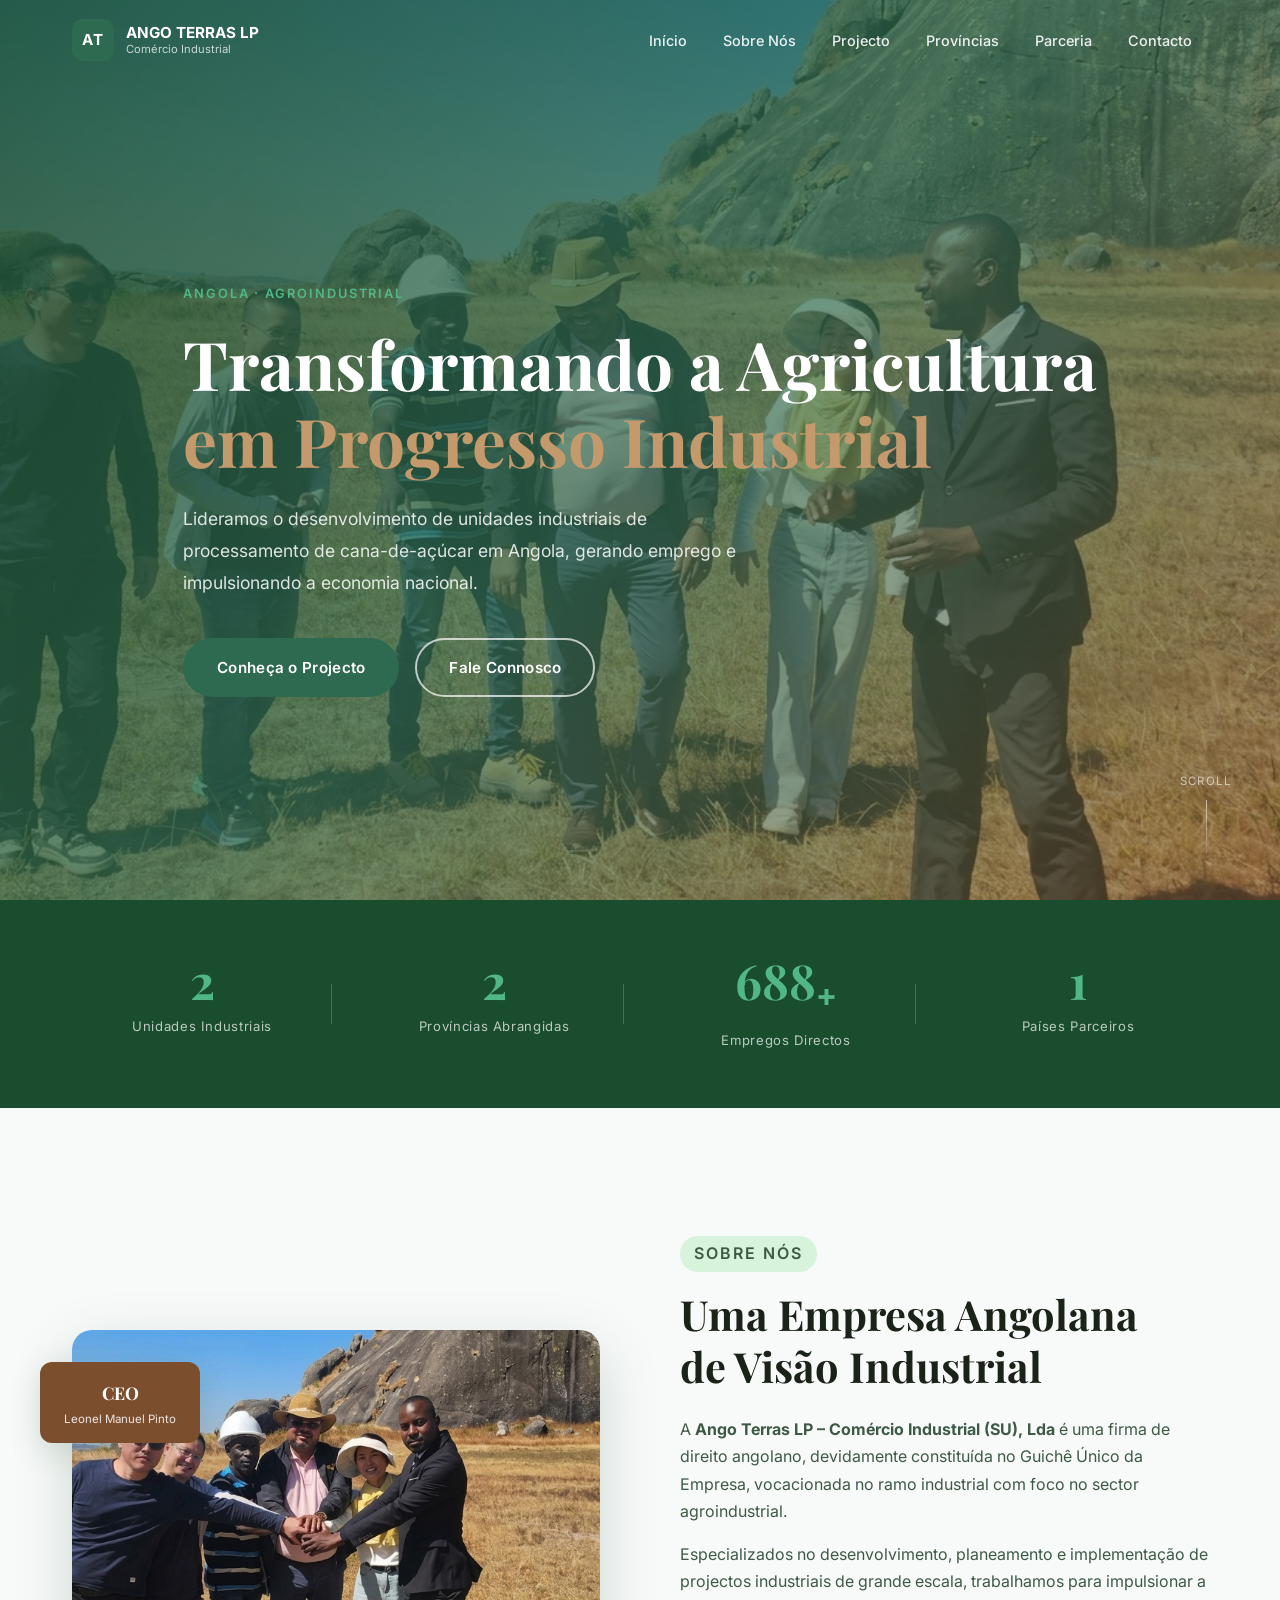
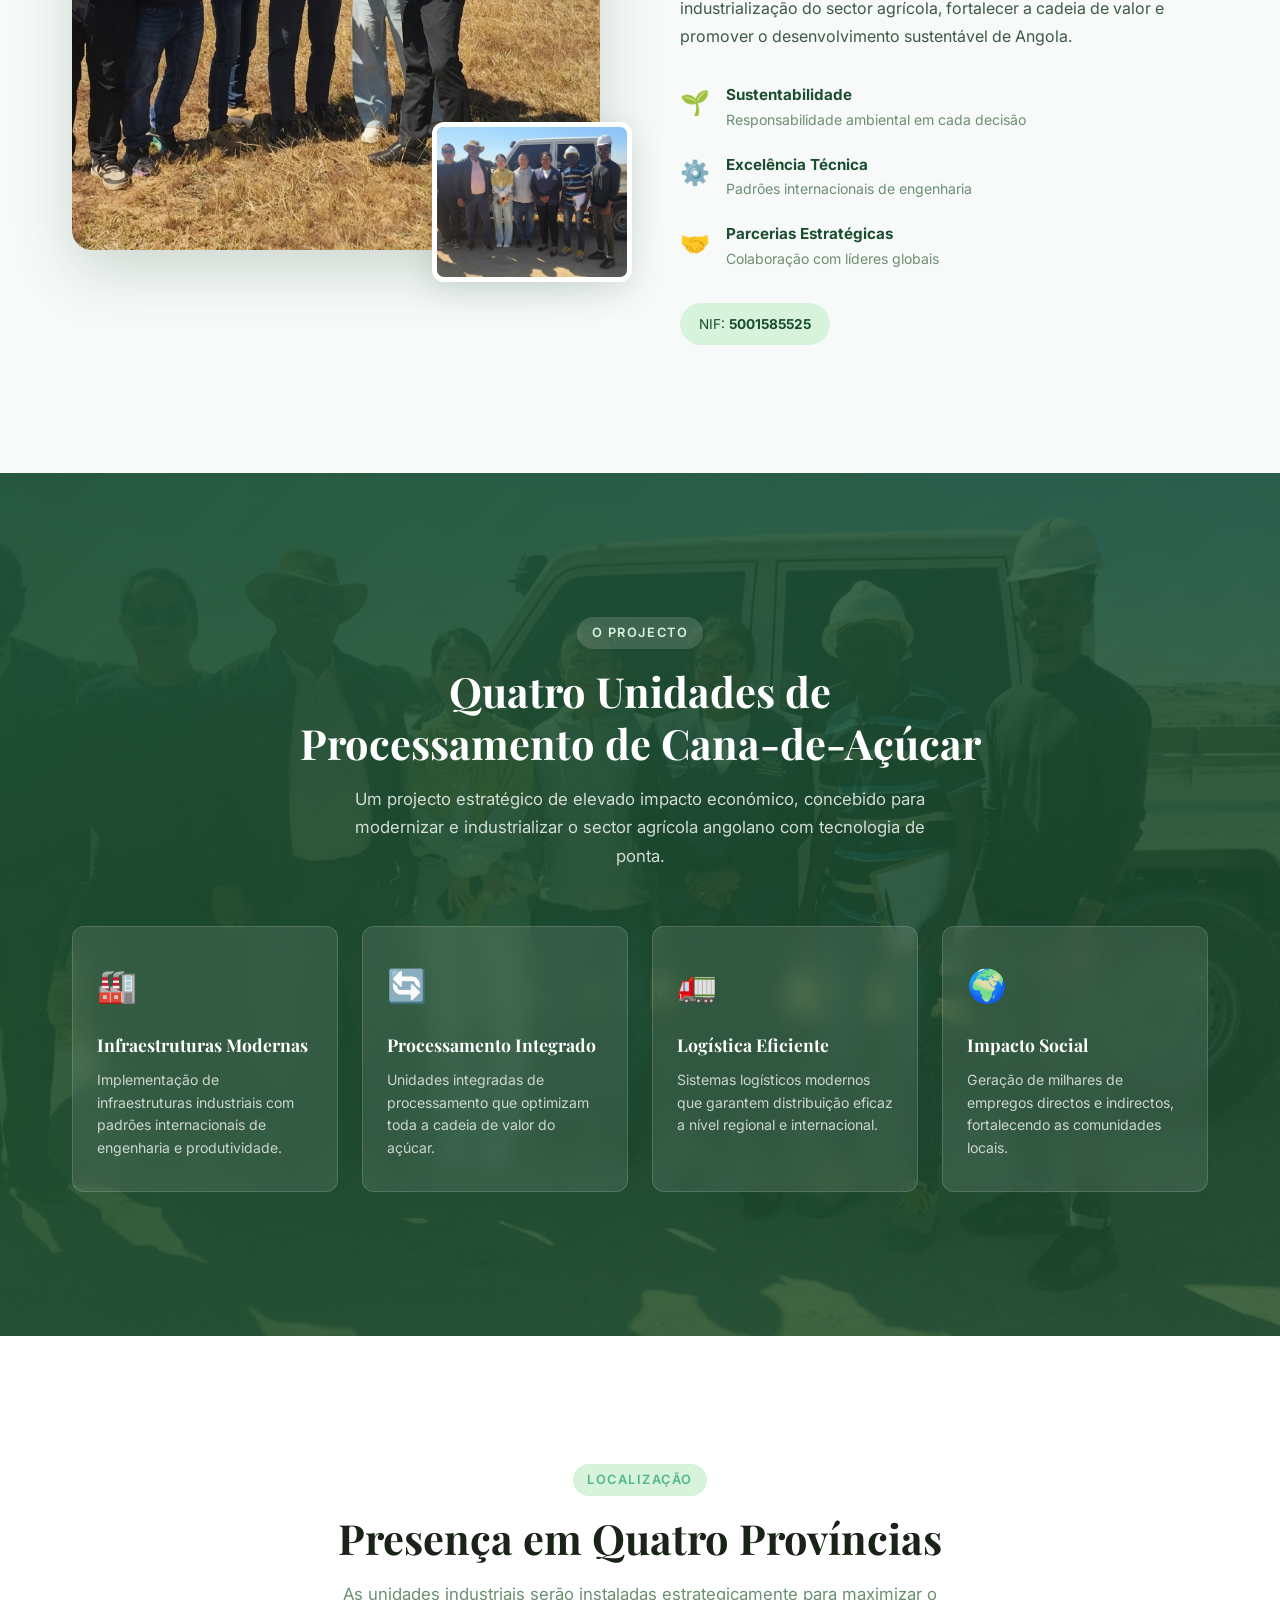
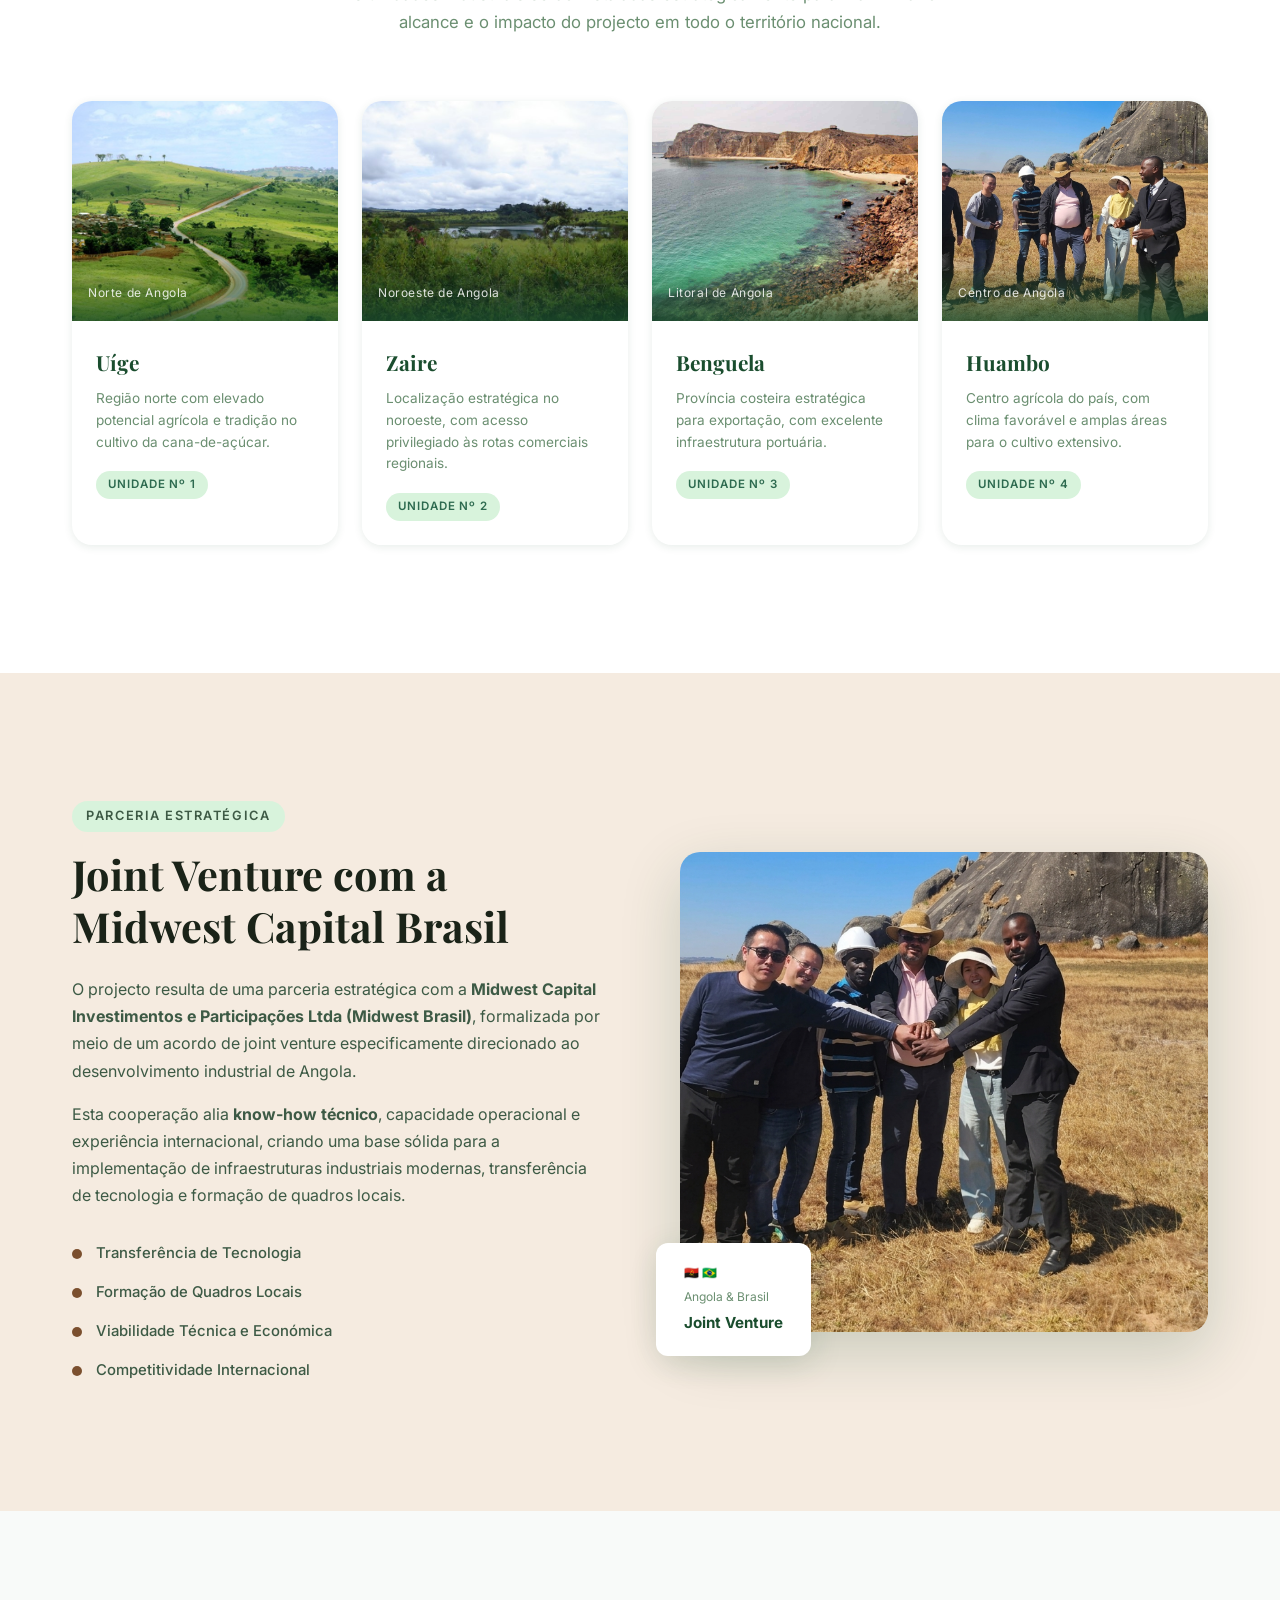
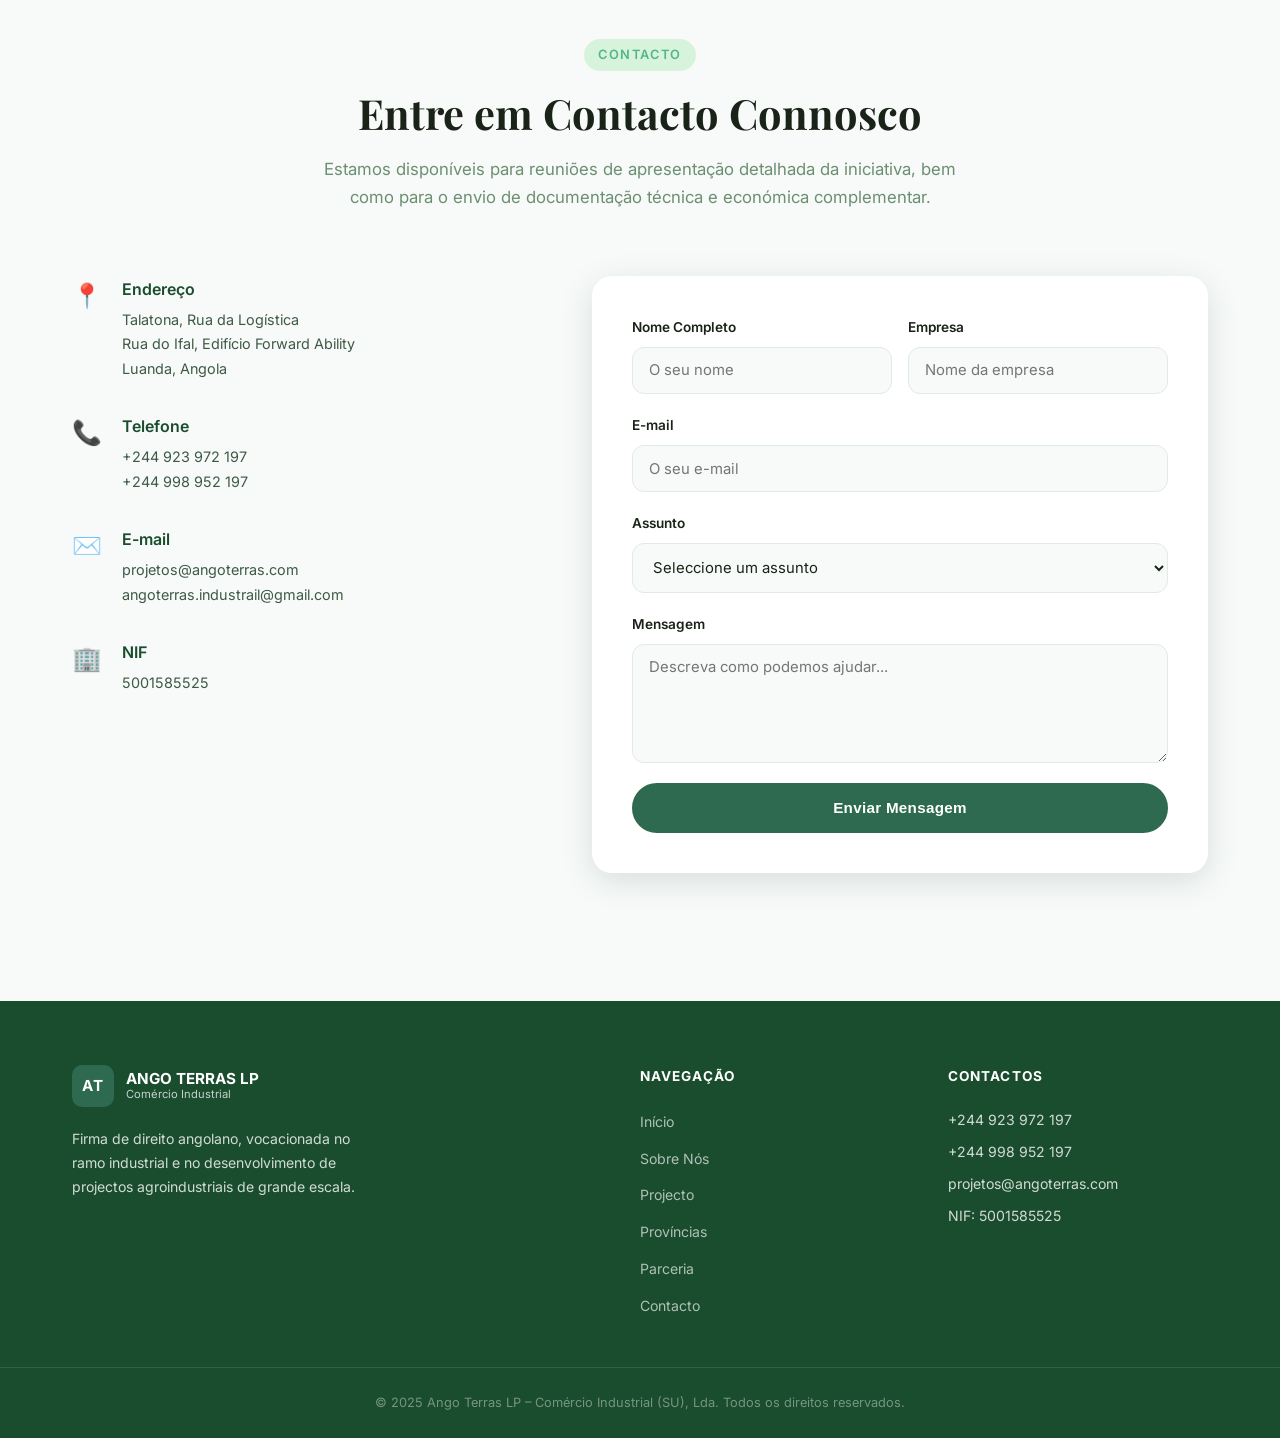
==== commit c272b93b: "kjklj" ====
--- a/index.html
+++ b/index.html
@@ -39,7 +39,7 @@
     <div class="hero-overlay"></div>
     <img
       class="hero-bg"
-      src="https://images.unsplash.com/photo-1500382017468-9049fed747ef?w=1600&q=85&fit=crop"
+      src="imagens/huambo/02.png"
       alt="Campo agrícola verde"
     />
     <div class="hero-content">
@@ -88,12 +88,12 @@
       <div class="sobre-imgs">
         <img
           class="img-main"
-          src="https://images.unsplash.com/photo-1574943320219-553eb213f72d?w=700&q=85&fit=crop"
+          src="imagens/huambo/sobrenow.png"
           alt="Plantação de cana-de-açúcar"
         />
         <img
           class="img-badge"
-          src="https://images.unsplash.com/photo-1416879595882-3373a0480b5b?w=400&q=80&fit=crop"
+          src="imagens/huambo/01.png"
           alt="Campo agrícola"
         />
         <div class="experience-badge">
@@ -150,7 +150,7 @@
     <div class="projeto-bg-overlay"></div>
     <img
       class="projeto-bg-img"
-      src="https://images.unsplash.com/photo-1581094794329-c8112a89af12?w=1600&q=80&fit=crop"
+      src="imagens/huambo/01.png"
       alt="Unidade industrial"
     />
     <div class="container projeto-content">
@@ -199,7 +199,7 @@
       <div class="prov-grid">
         <div class="prov-card" style="--delay:0s">
           <div class="prov-img-wrap">
-            <img src="https://images.unsplash.com/photo-1547471080-7cc2caa01a7e?w=500&q=80&fit=crop" alt="Uíge" />
+            <img src="imagens/uige.jpg" alt="Uíge" />
             <div class="prov-overlay">
               <span>Norte de Angola</span>
             </div>
@@ -212,7 +212,7 @@
         </div>
         <div class="prov-card" style="--delay:0.1s">
           <div class="prov-img-wrap">
-            <img src="https://images.unsplash.com/photo-1504392022767-a8fc0771f239?w=500&q=80&fit=crop" alt="Zaire" />
+            <img src="imagens/zaire.jpg" alt="Zaire" />
             <div class="prov-overlay">
               <span>Noroeste de Angola</span>
             </div>
@@ -225,7 +225,7 @@
         </div>
         <div class="prov-card" style="--delay:0.2s">
           <div class="prov-img-wrap">
-            <img src="https://images.unsplash.com/photo-1598986646512-9330bcc4c0dc?w=500&q=80&fit=crop" alt="Benguela" />
+            <img src="imagens/benguela.jpg" alt="Benguela" />
             <div class="prov-overlay">
               <span>Litoral de Angola</span>
             </div>
@@ -238,7 +238,7 @@
         </div>
         <div class="prov-card" style="--delay:0.3s">
           <div class="prov-img-wrap">
-            <img src="https://images.unsplash.com/photo-1541960071727-c531398e7494?w=500&q=80&fit=crop" alt="Huambo" />
+            <img src="imagens/huambo/02.png" alt="Huambo" />
             <div class="prov-overlay">
               <span>Centro de Angola</span>
             </div>
@@ -292,7 +292,7 @@
       </div>
       <div class="parceria-img-wrap">
         <img
-          src="https://images.unsplash.com/photo-1521791136064-7986c2920216?w=700&q=85&fit=crop"
+          src="imagens/huambo/sobrenow.png"
           alt="Parceria estratégica"
         />
         <div class="parceria-badge">
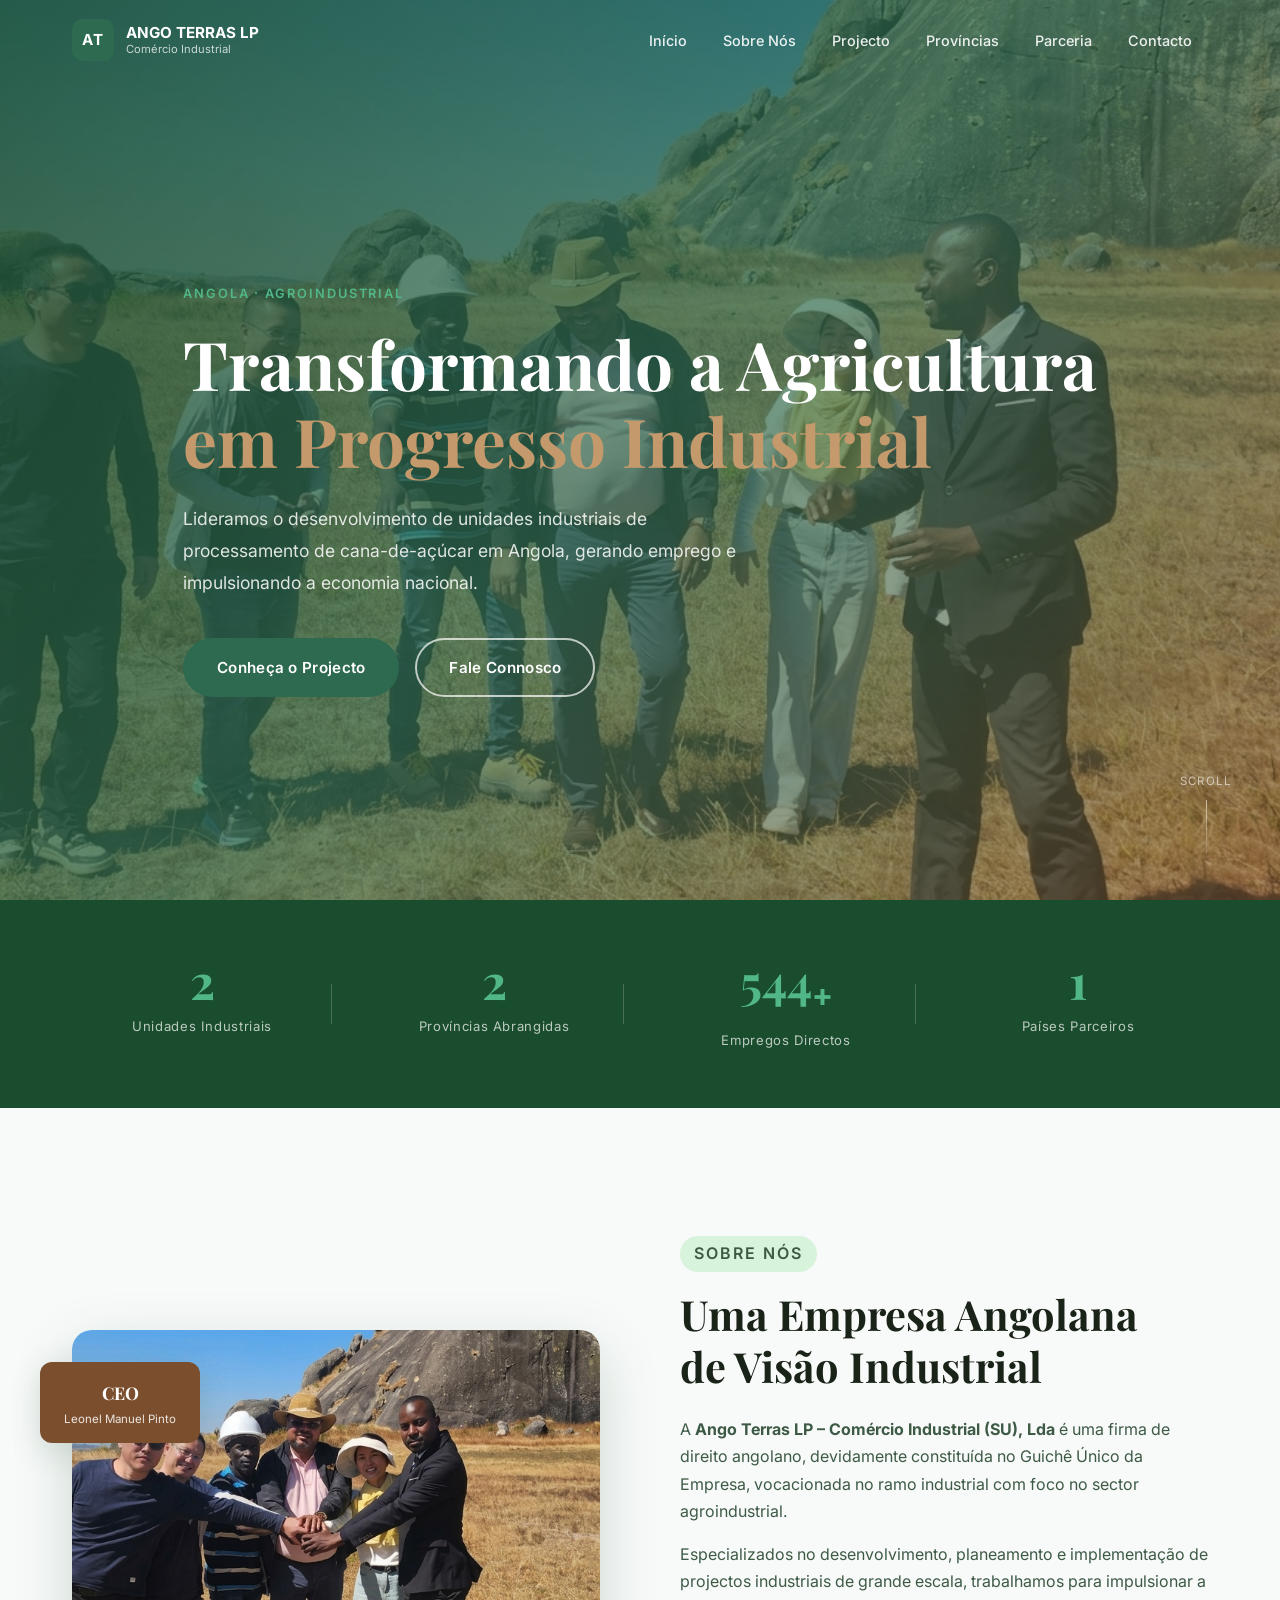
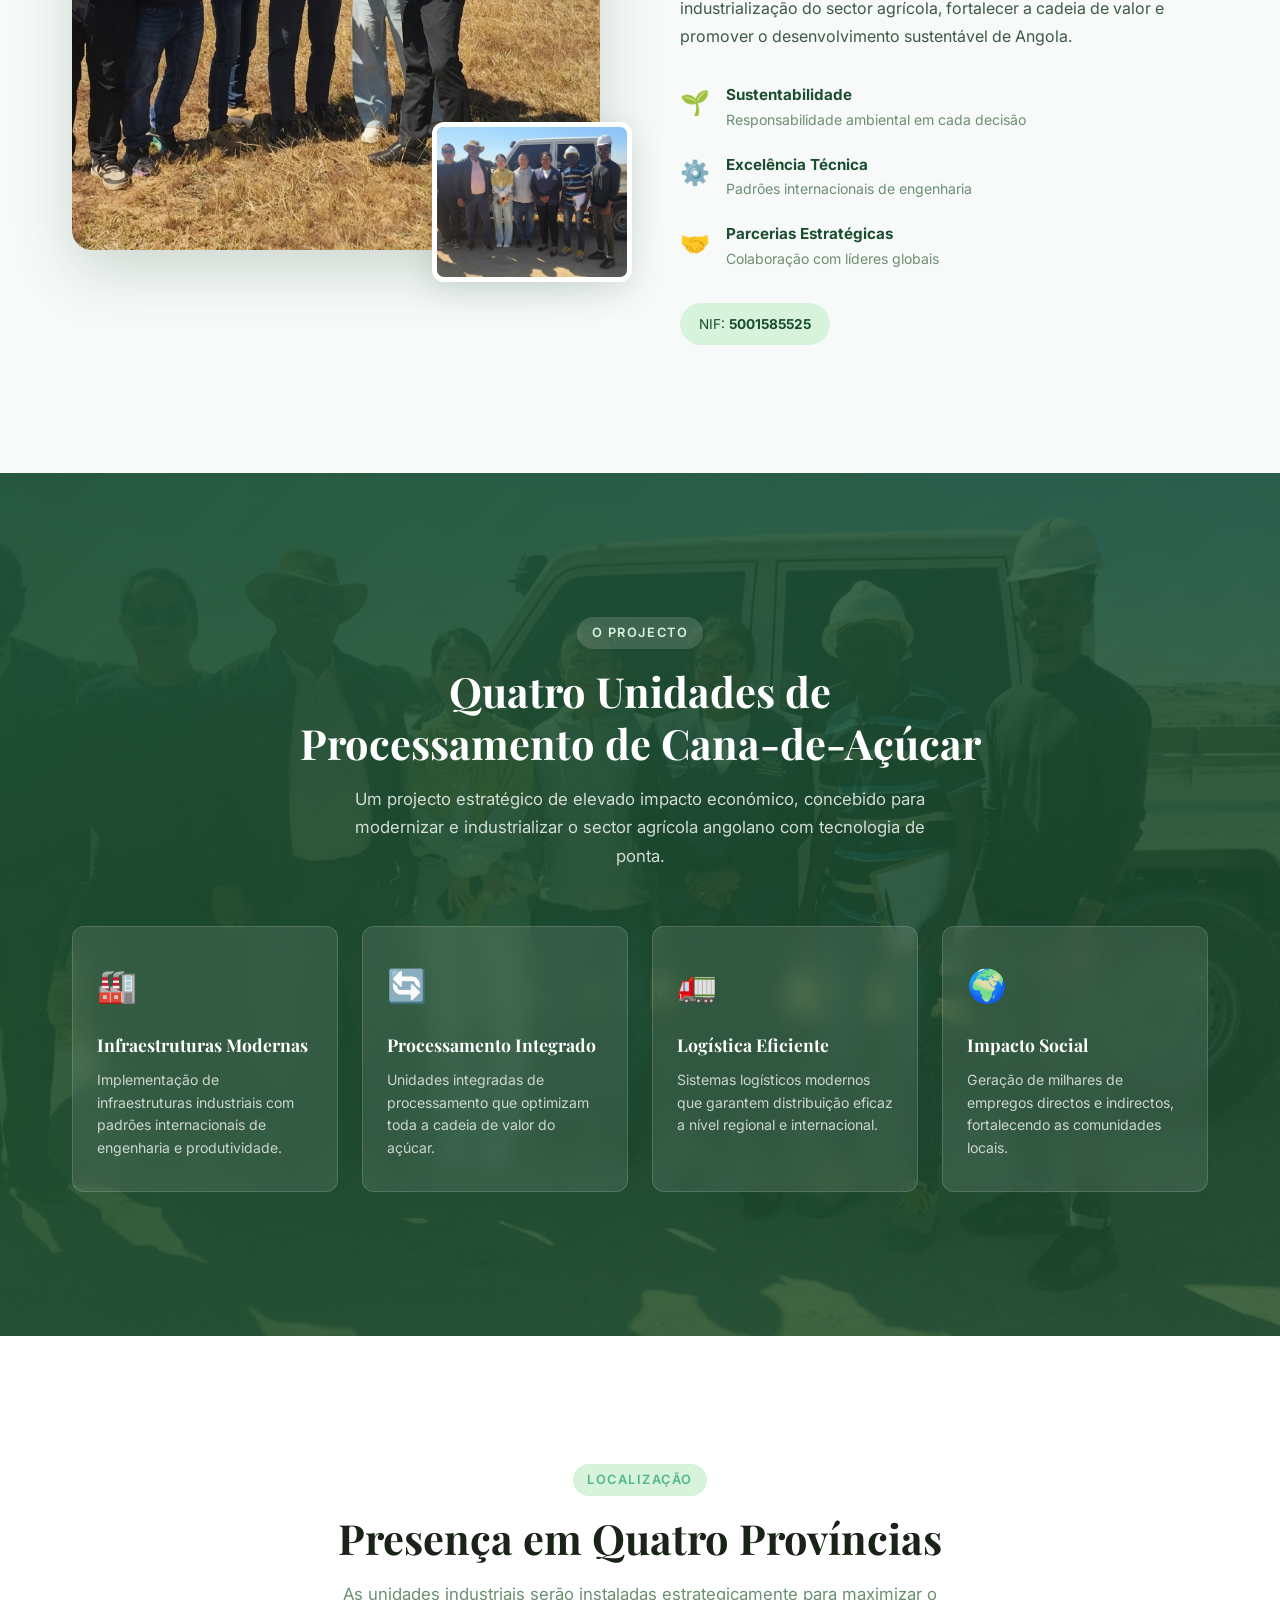
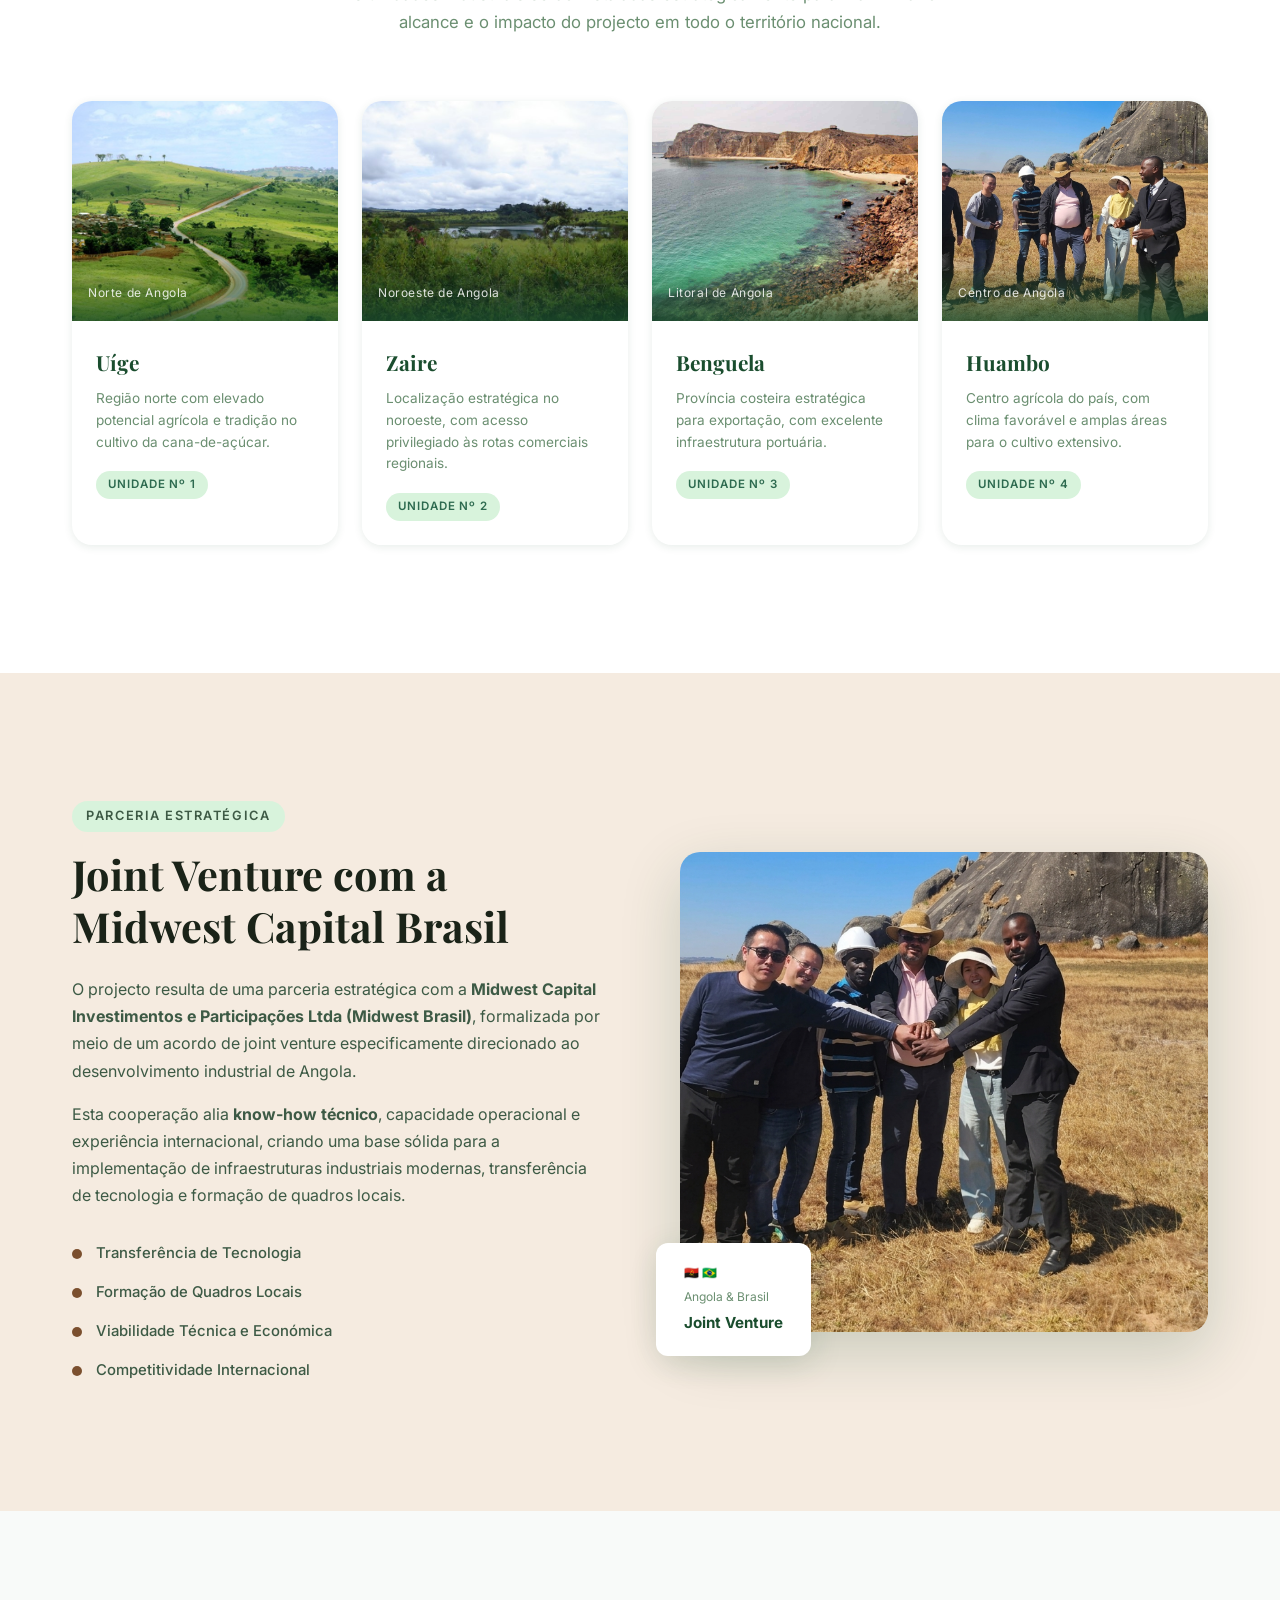
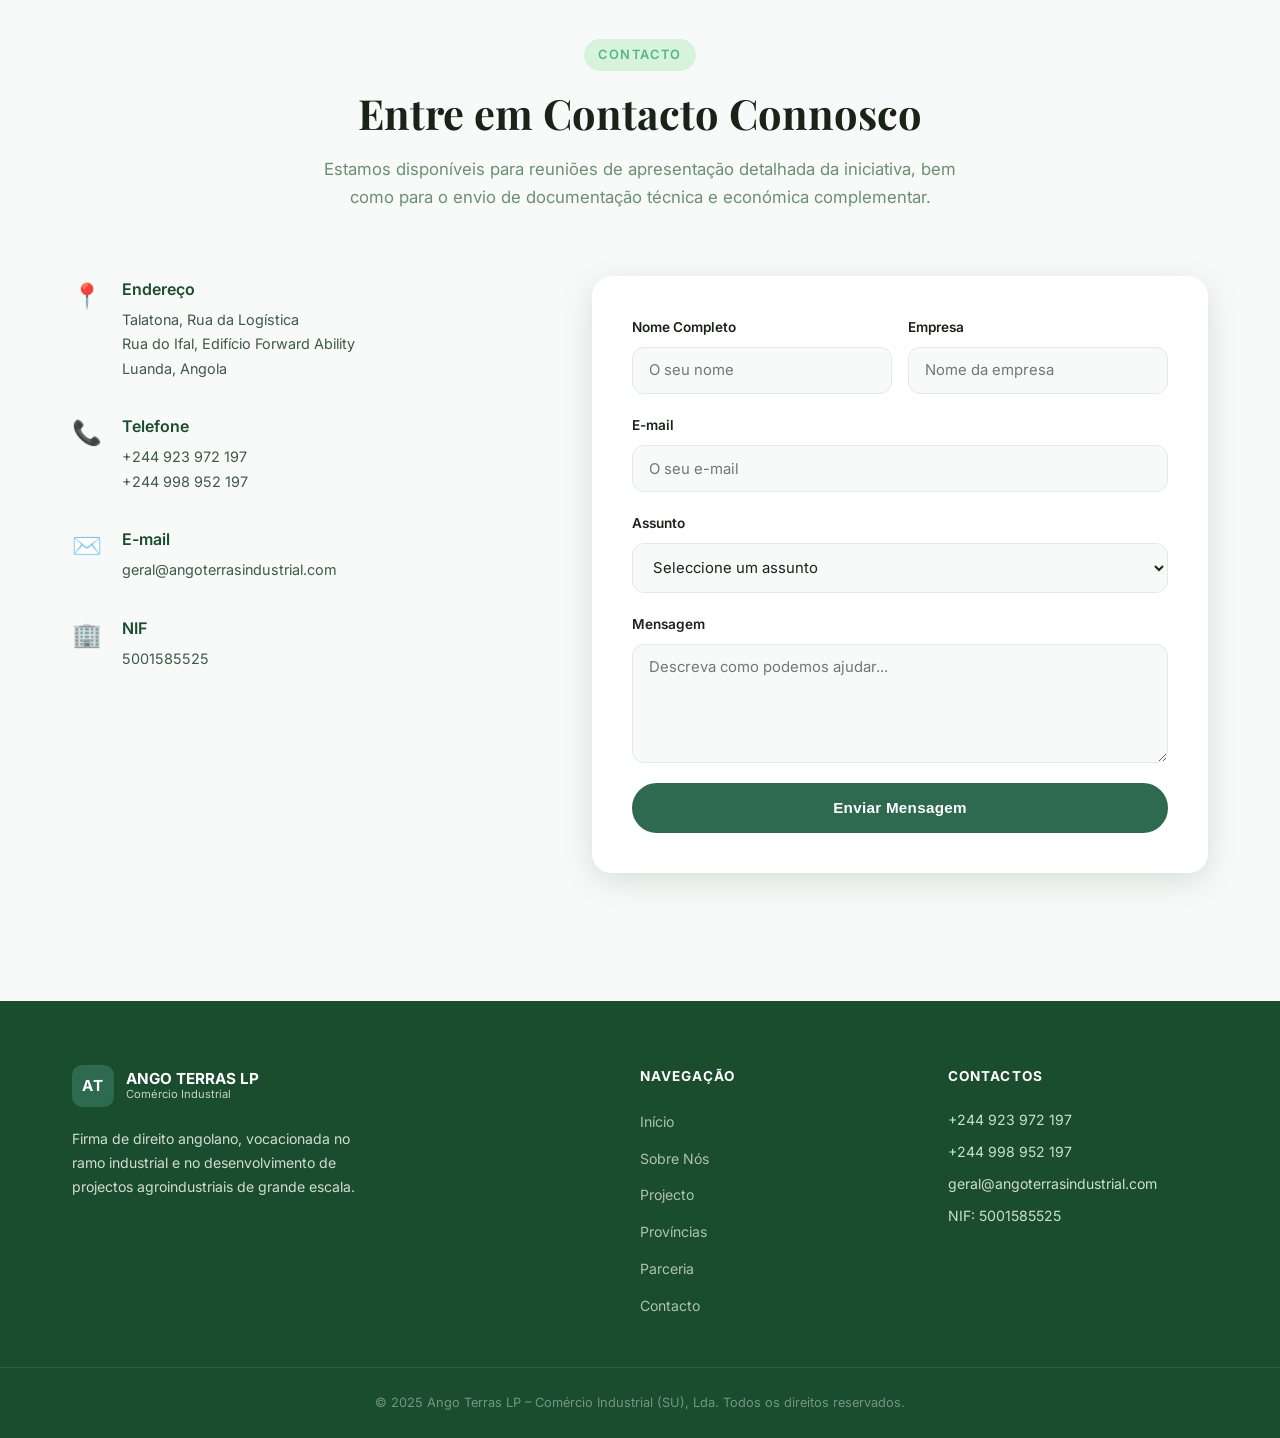
==== commit 84b86016: "lkjjl" ====
--- a/index.html
+++ b/index.html
@@ -335,7 +335,7 @@
             <div class="contact-icon">✉️</div>
             <div>
               <strong>E-mail</strong>
-              <p>projetos@angoterras.com<br />angoterras.industrail@gmail.com</p>
+              <p>geral@angoterrasindustrial.com</p>
             </div>
           </div>
           <div class="contact-item">
@@ -413,7 +413,7 @@
         <h4>Contactos</h4>
         <p>+244 923 972 197</p>
         <p>+244 998 952 197</p>
-        <p>projetos@angoterras.com</p>
+        <p>geral@angoterrasindustrial.com</p>
         <p>NIF: 5001585525</p>
       </div>
     </div>
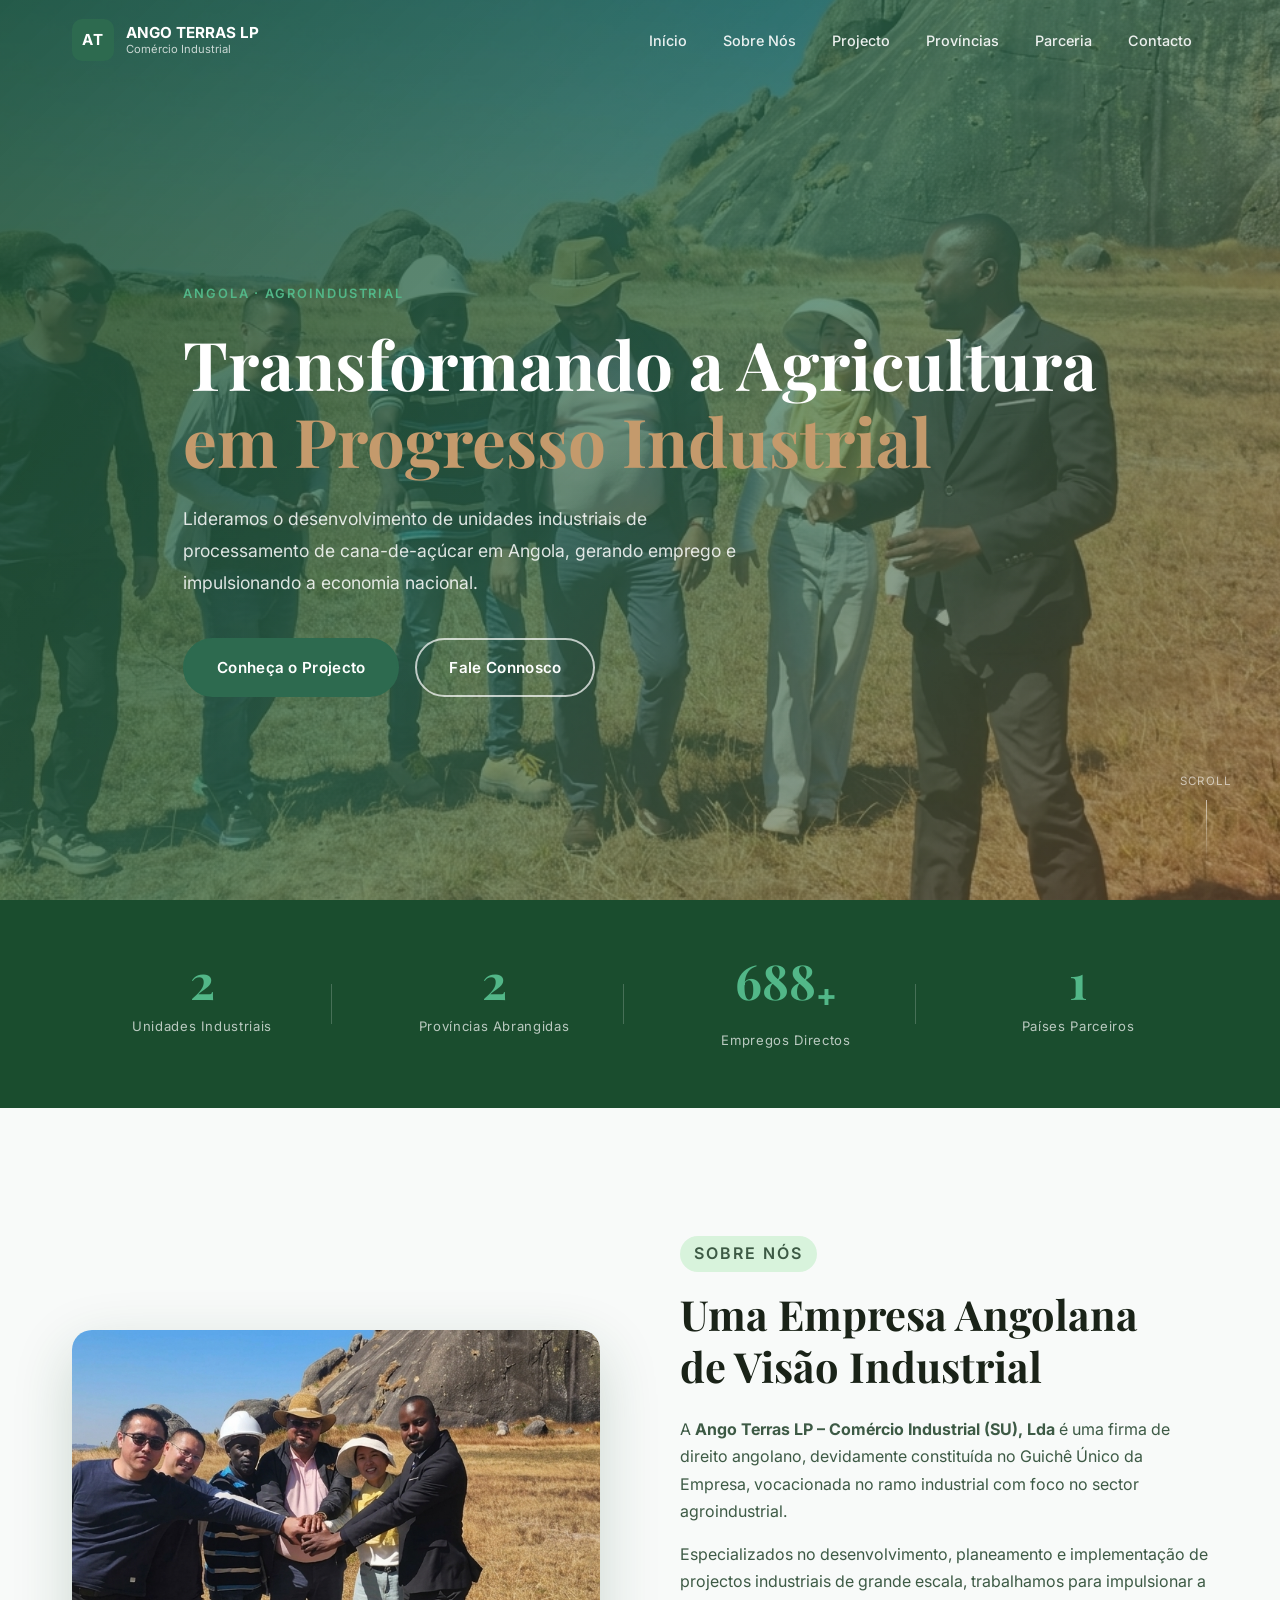
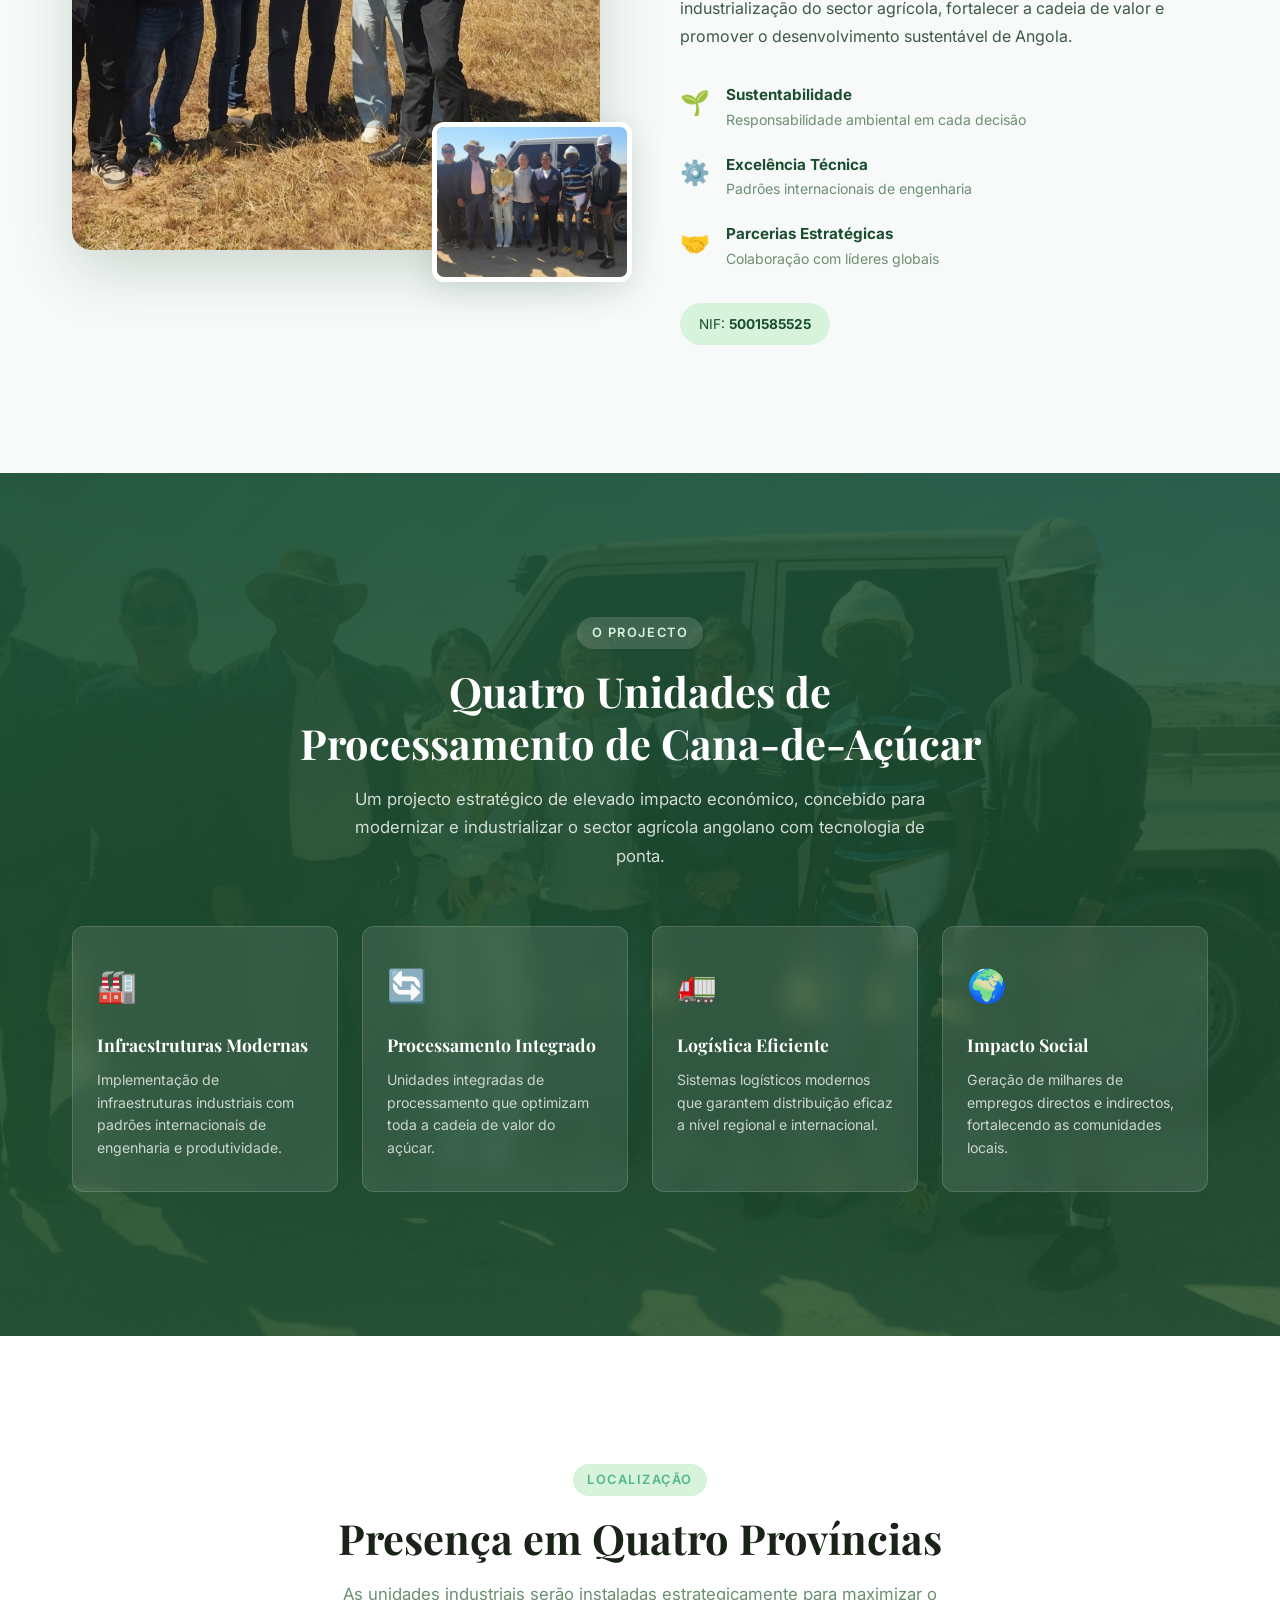
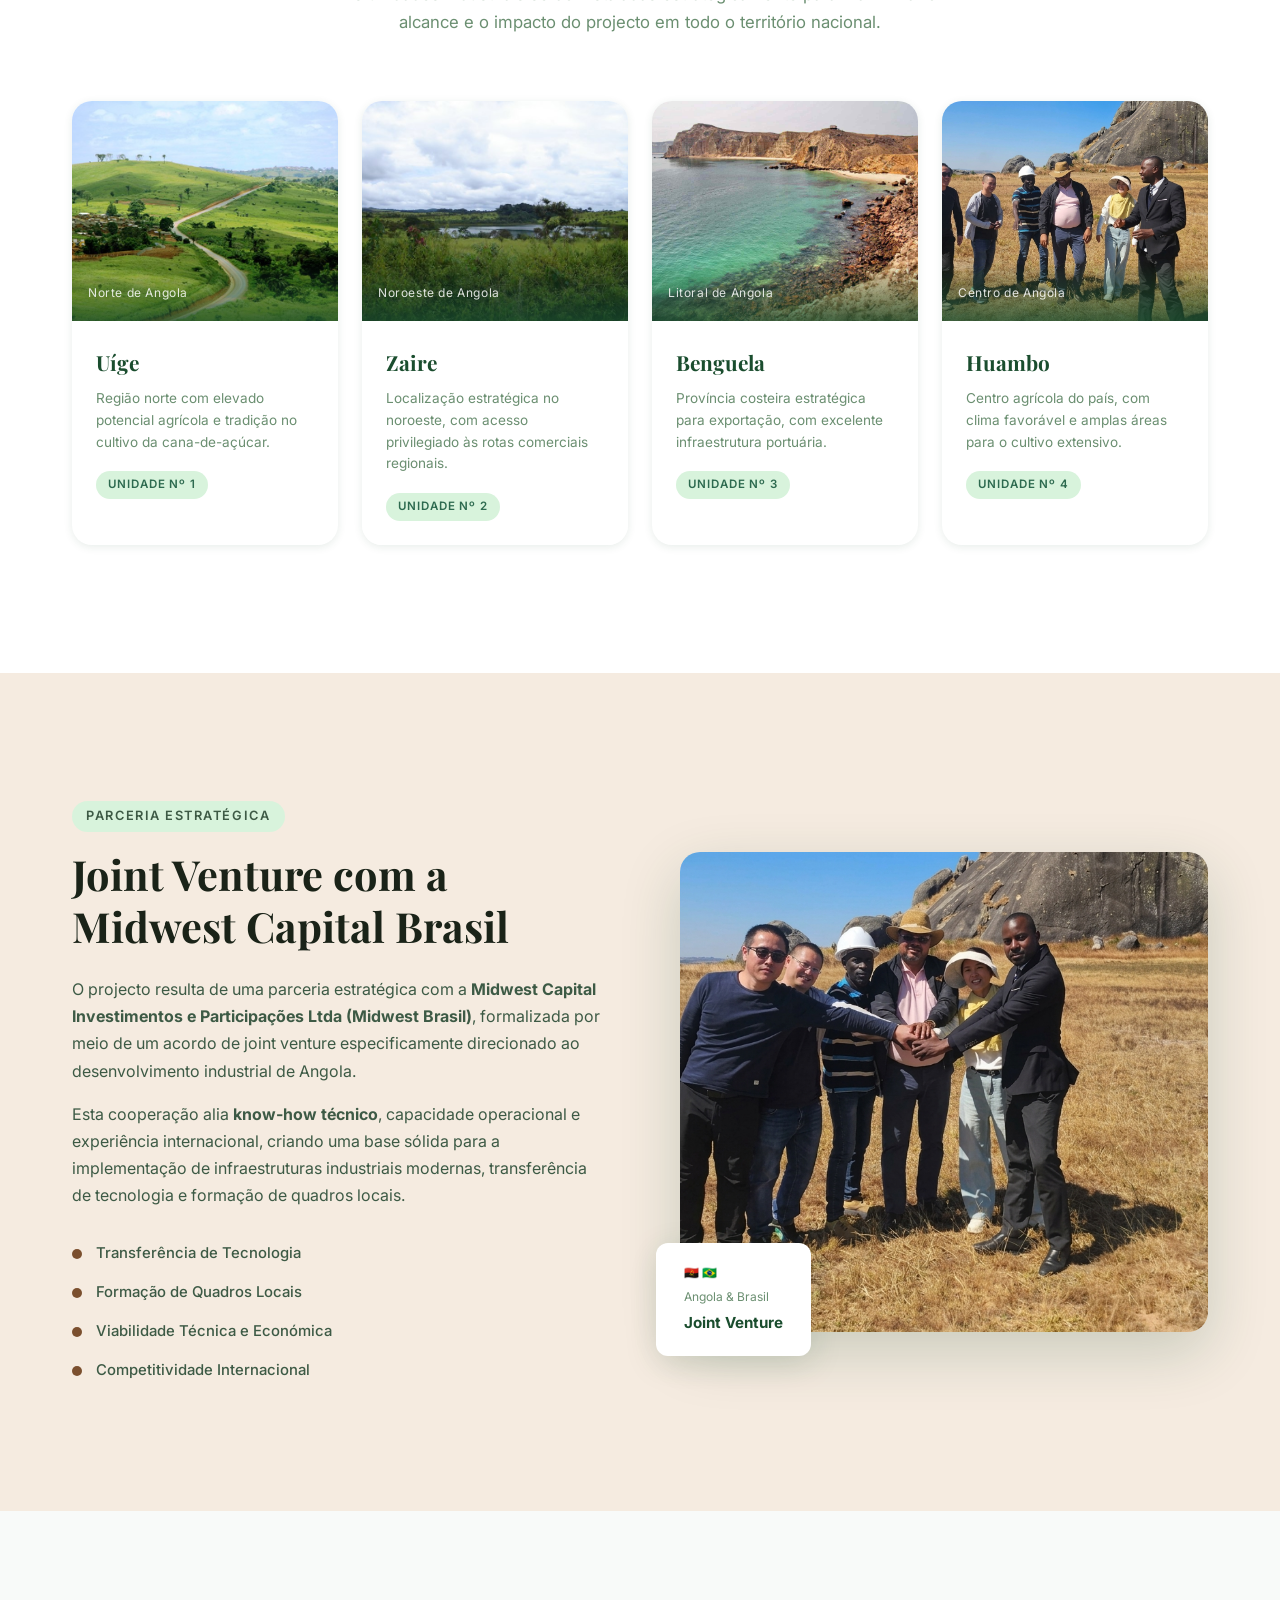
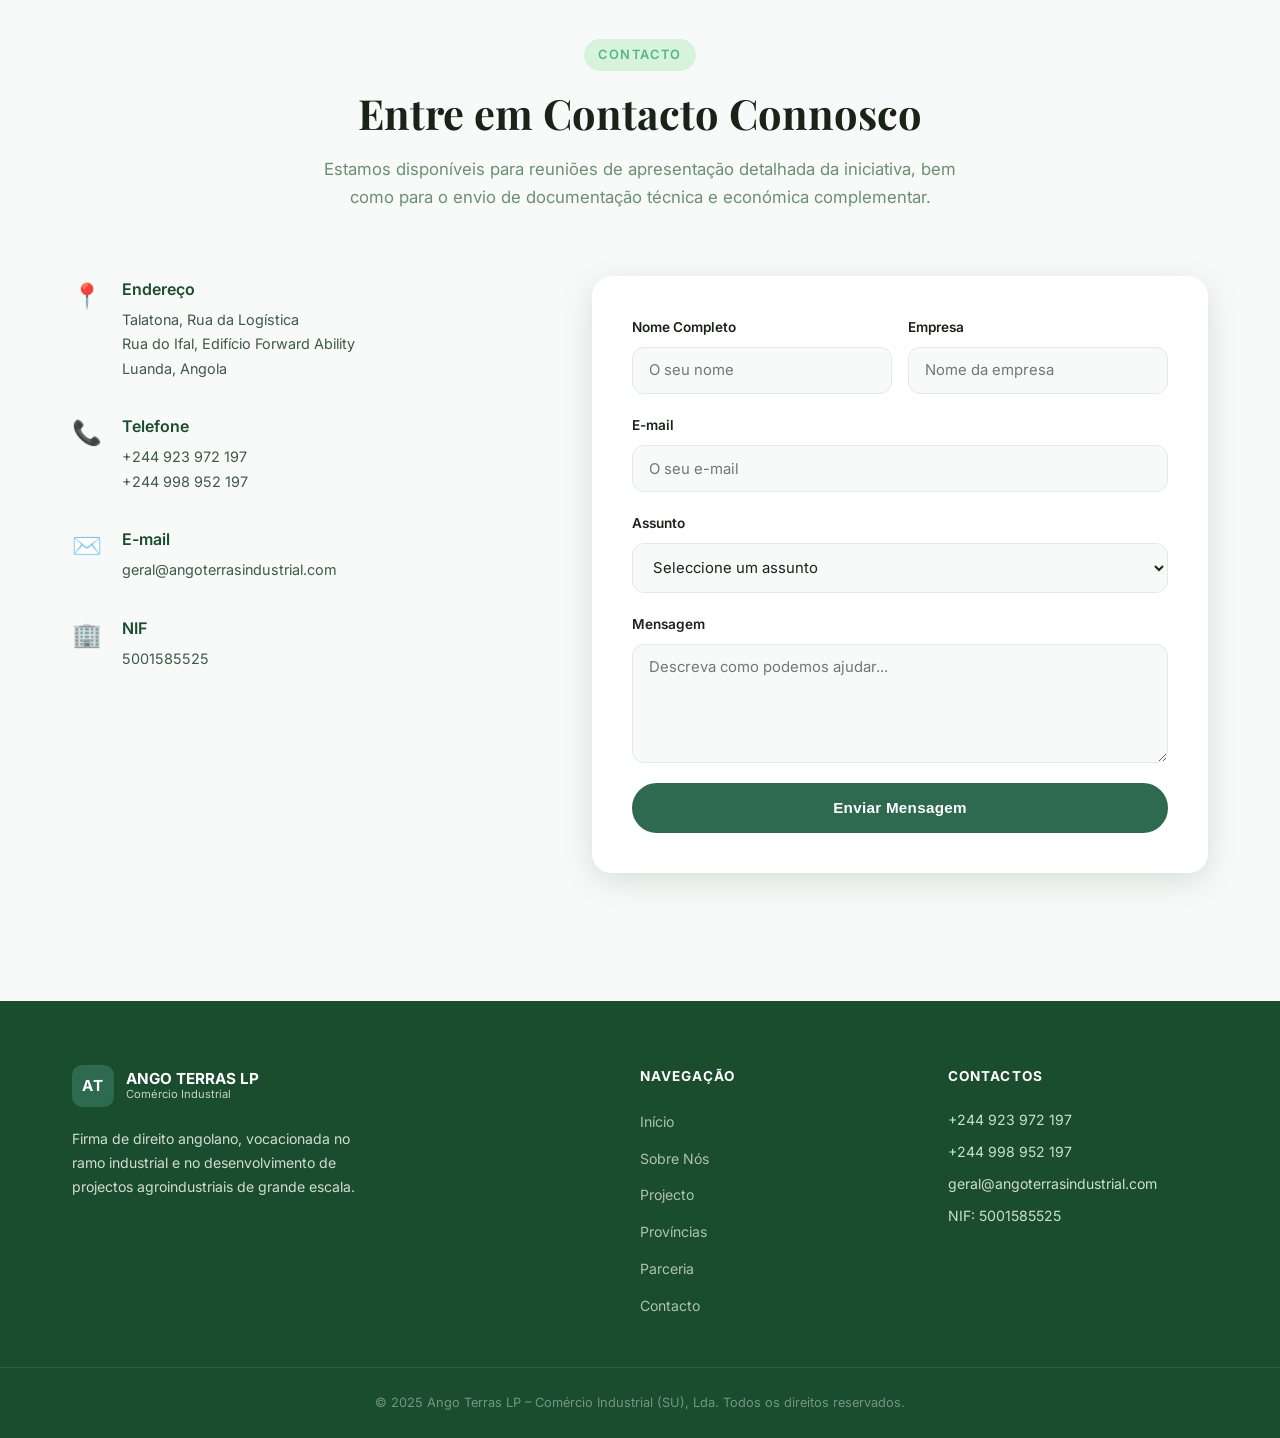
==== commit 52f21eb4: "lkjlkj" ====
--- a/index.html
+++ b/index.html
@@ -96,10 +96,7 @@
           src="imagens/huambo/01.png"
           alt="Campo agrícola"
         />
-        <div class="experience-badge">
-          <span class="exp-num">CEO</span>
-          <span class="exp-text">Leonel Manuel Pinto</span>
-        </div>
+       
       </div>
       <div class="sobre-text">
         <p class="section-tag">Sobre Nós</p>
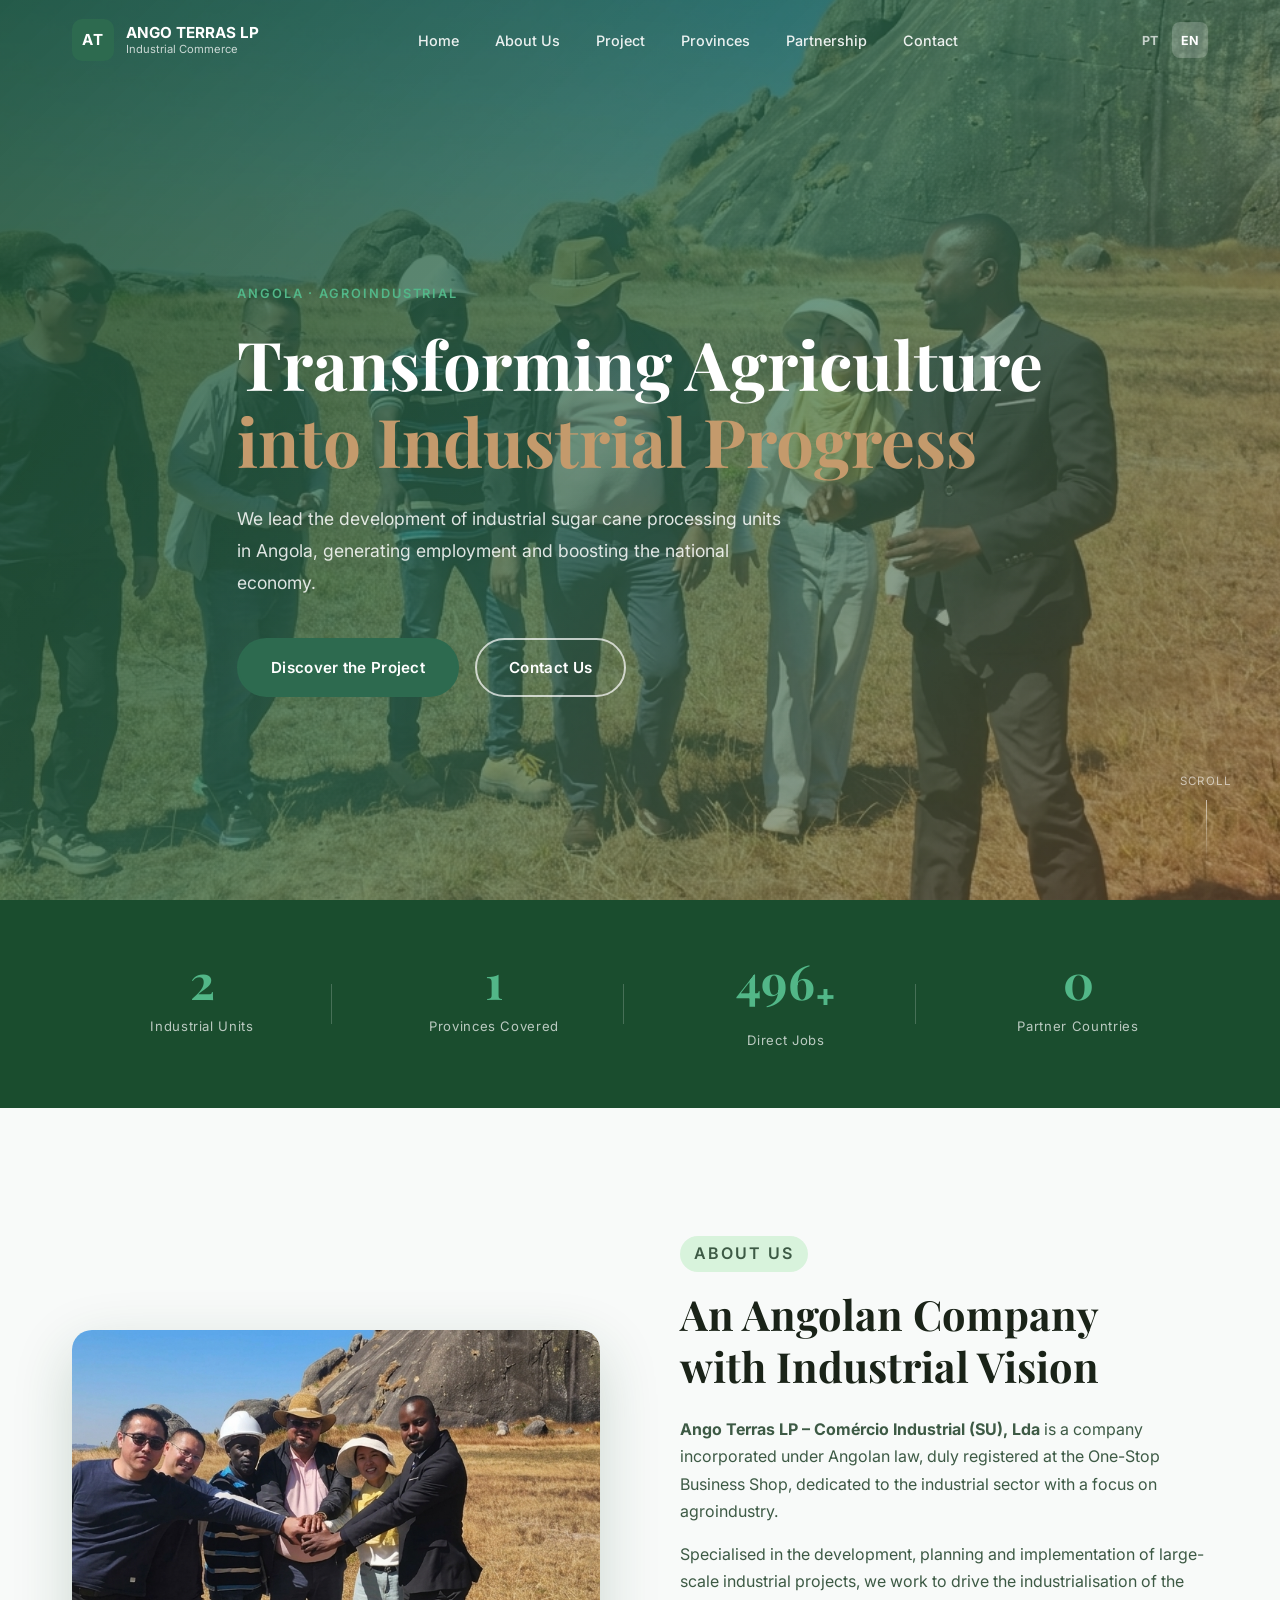
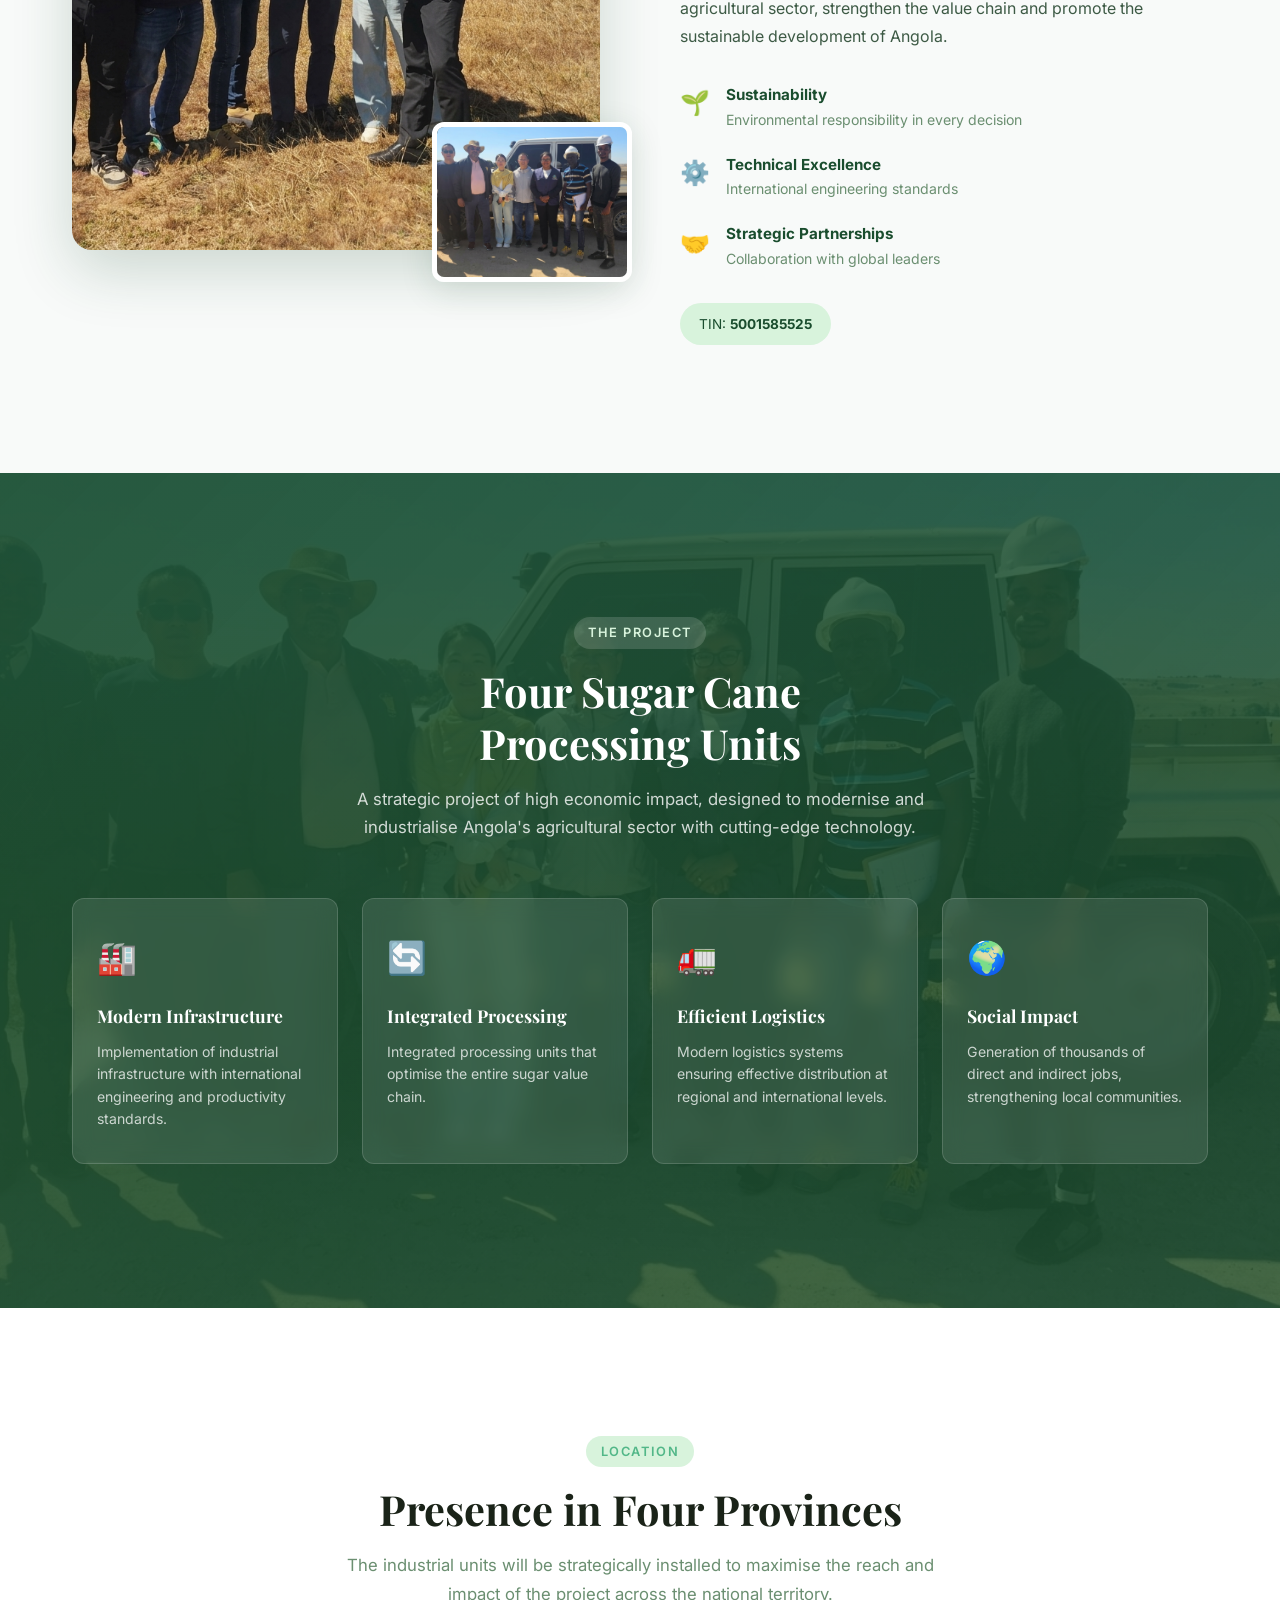
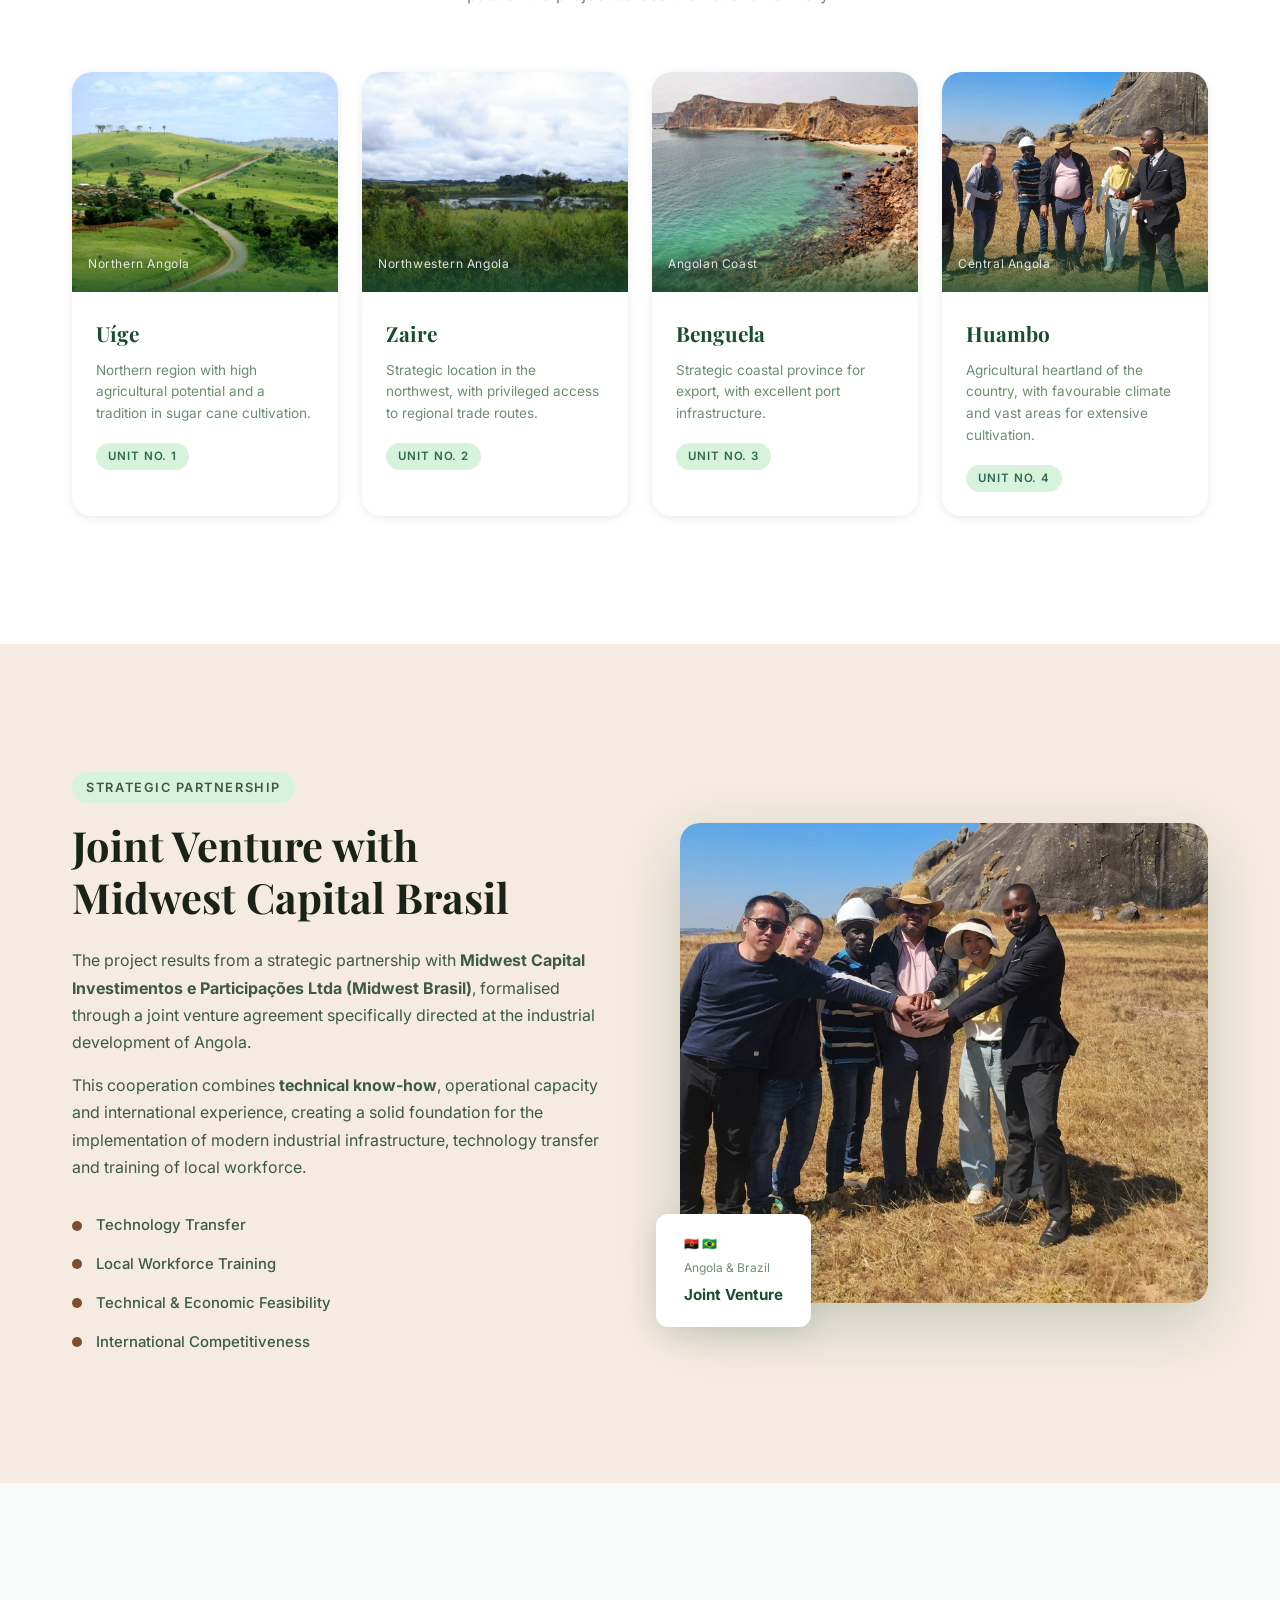
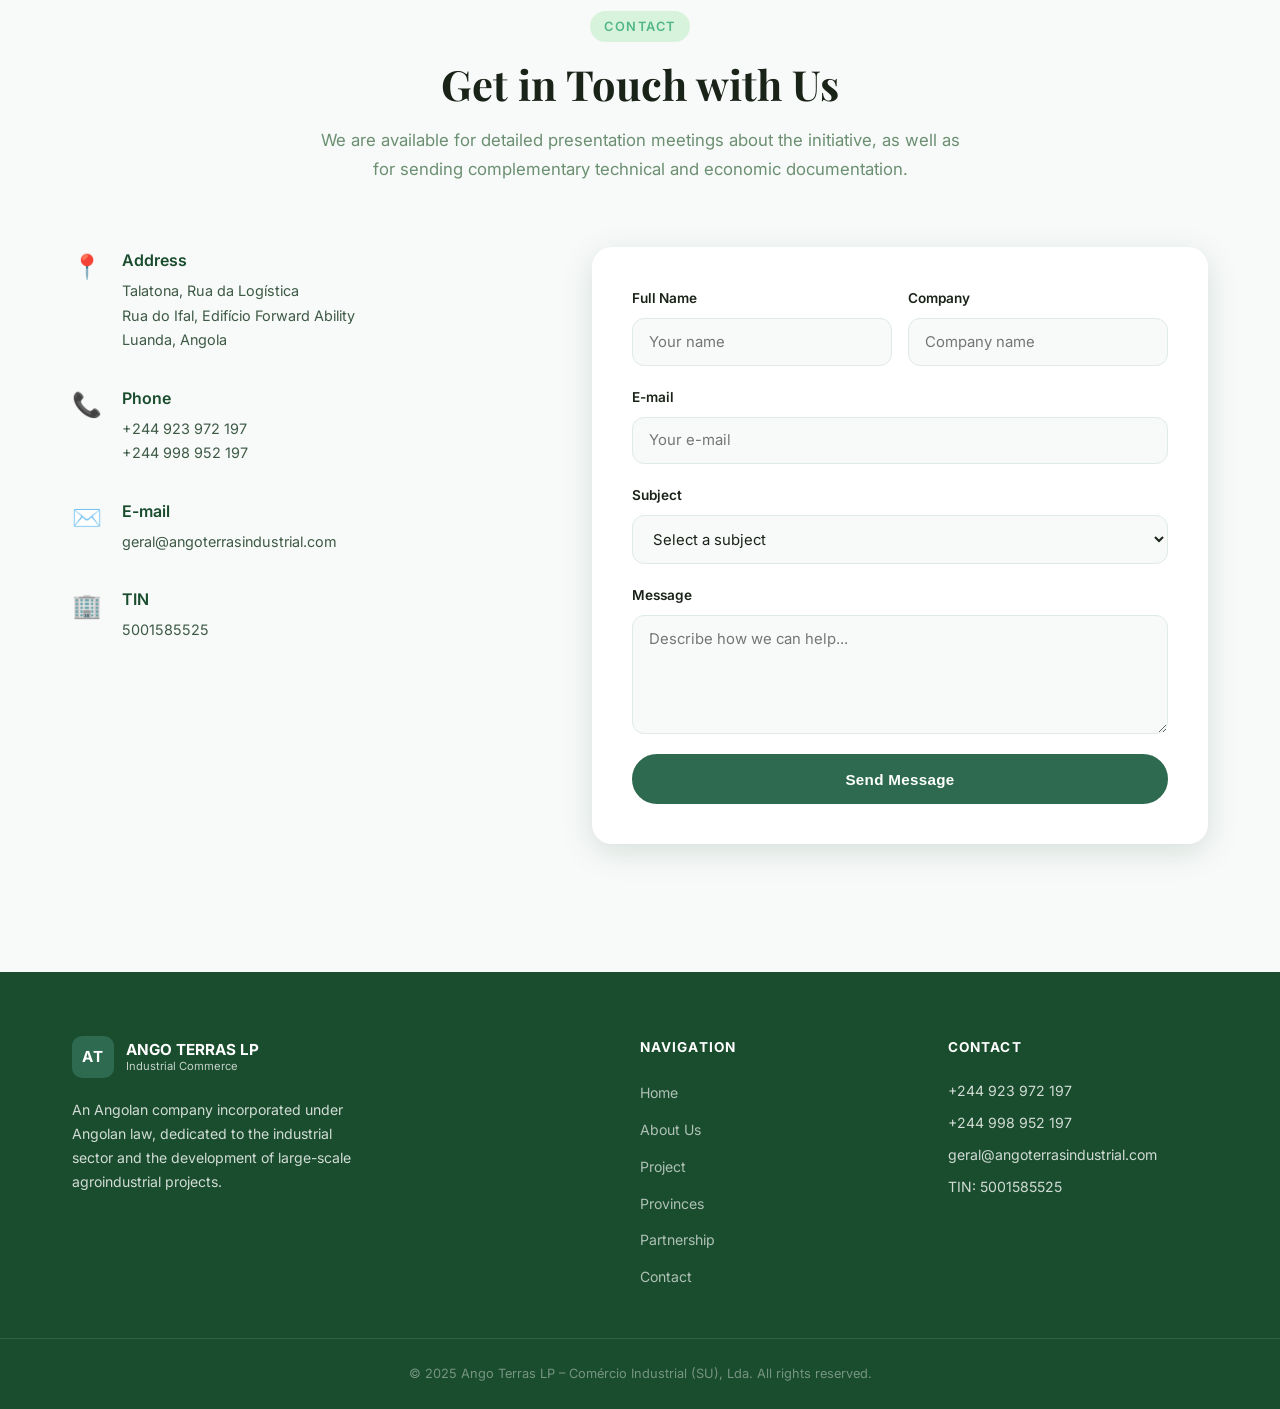
==== commit 09eba32a: "lkjlkj" ====
--- a/index.html
+++ b/index.html
@@ -7,6 +7,7 @@
   <link rel="stylesheet" href="style.css" />
   <link rel="preconnect" href="https://fonts.googleapis.com" />
   <link href="https://fonts.googleapis.com/css2?family=Playfair+Display:wght@400;600;700&family=Inter:wght@300;400;500;600&display=swap" rel="stylesheet" />
+  <script src="lang.js"></script>
 </head>
 <body>
 
@@ -28,6 +29,10 @@
         <li><a href="#parceria">Parceria</a></li>
         <li><a href="#contacto">Contacto</a></li>
       </ul>
+      <div class="lang-switcher">
+        <a href="index.html" class="lang-btn active" title="Português">PT</a>
+        <a href="en/index.html" class="lang-btn" title="English">EN</a>
+      </div>
       <button class="hamburger" id="hamburger" aria-label="Menu">
         <span></span><span></span><span></span>
       </button>
--- a/style.css
+++ b/style.css
@@ -189,6 +189,44 @@
 #navbar.scrolled .nav-links a { color: var(--text-mid); }
 #navbar.scrolled .nav-links a:hover { background: var(--green-pale); color: var(--green-dark); }
 
+/* ===== LANG SWITCHER ===== */
+.lang-switcher {
+  display: flex;
+  gap: .25rem;
+  margin-left: 1rem;
+}
+.lang-btn {
+  display: inline-flex;
+  align-items: center;
+  justify-content: center;
+  width: 36px; height: 36px;
+  border-radius: 8px;
+  font-size: .78rem;
+  font-weight: 700;
+  letter-spacing: .04em;
+  color: rgba(255,255,255,.7);
+  transition: var(--transition);
+}
+.lang-btn:hover {
+  background: rgba(255,255,255,.15);
+  color: var(--white);
+}
+.lang-btn.active {
+  background: rgba(255,255,255,.2);
+  color: var(--white);
+}
+#navbar.scrolled .lang-btn {
+  color: var(--text-light);
+}
+#navbar.scrolled .lang-btn:hover {
+  background: var(--green-pale);
+  color: var(--green-dark);
+}
+#navbar.scrolled .lang-btn.active {
+  background: var(--green-mid);
+  color: var(--white);
+}
+
 .hamburger {
   display: none;
   flex-direction: column;
@@ -696,6 +734,7 @@
   .parceria-grid { gap: 3rem; }
 
   .hamburger { display: flex; }
+  .lang-switcher { margin-left: auto; margin-right: .75rem; }
   .nav-links {
     display: none;
     position: absolute;
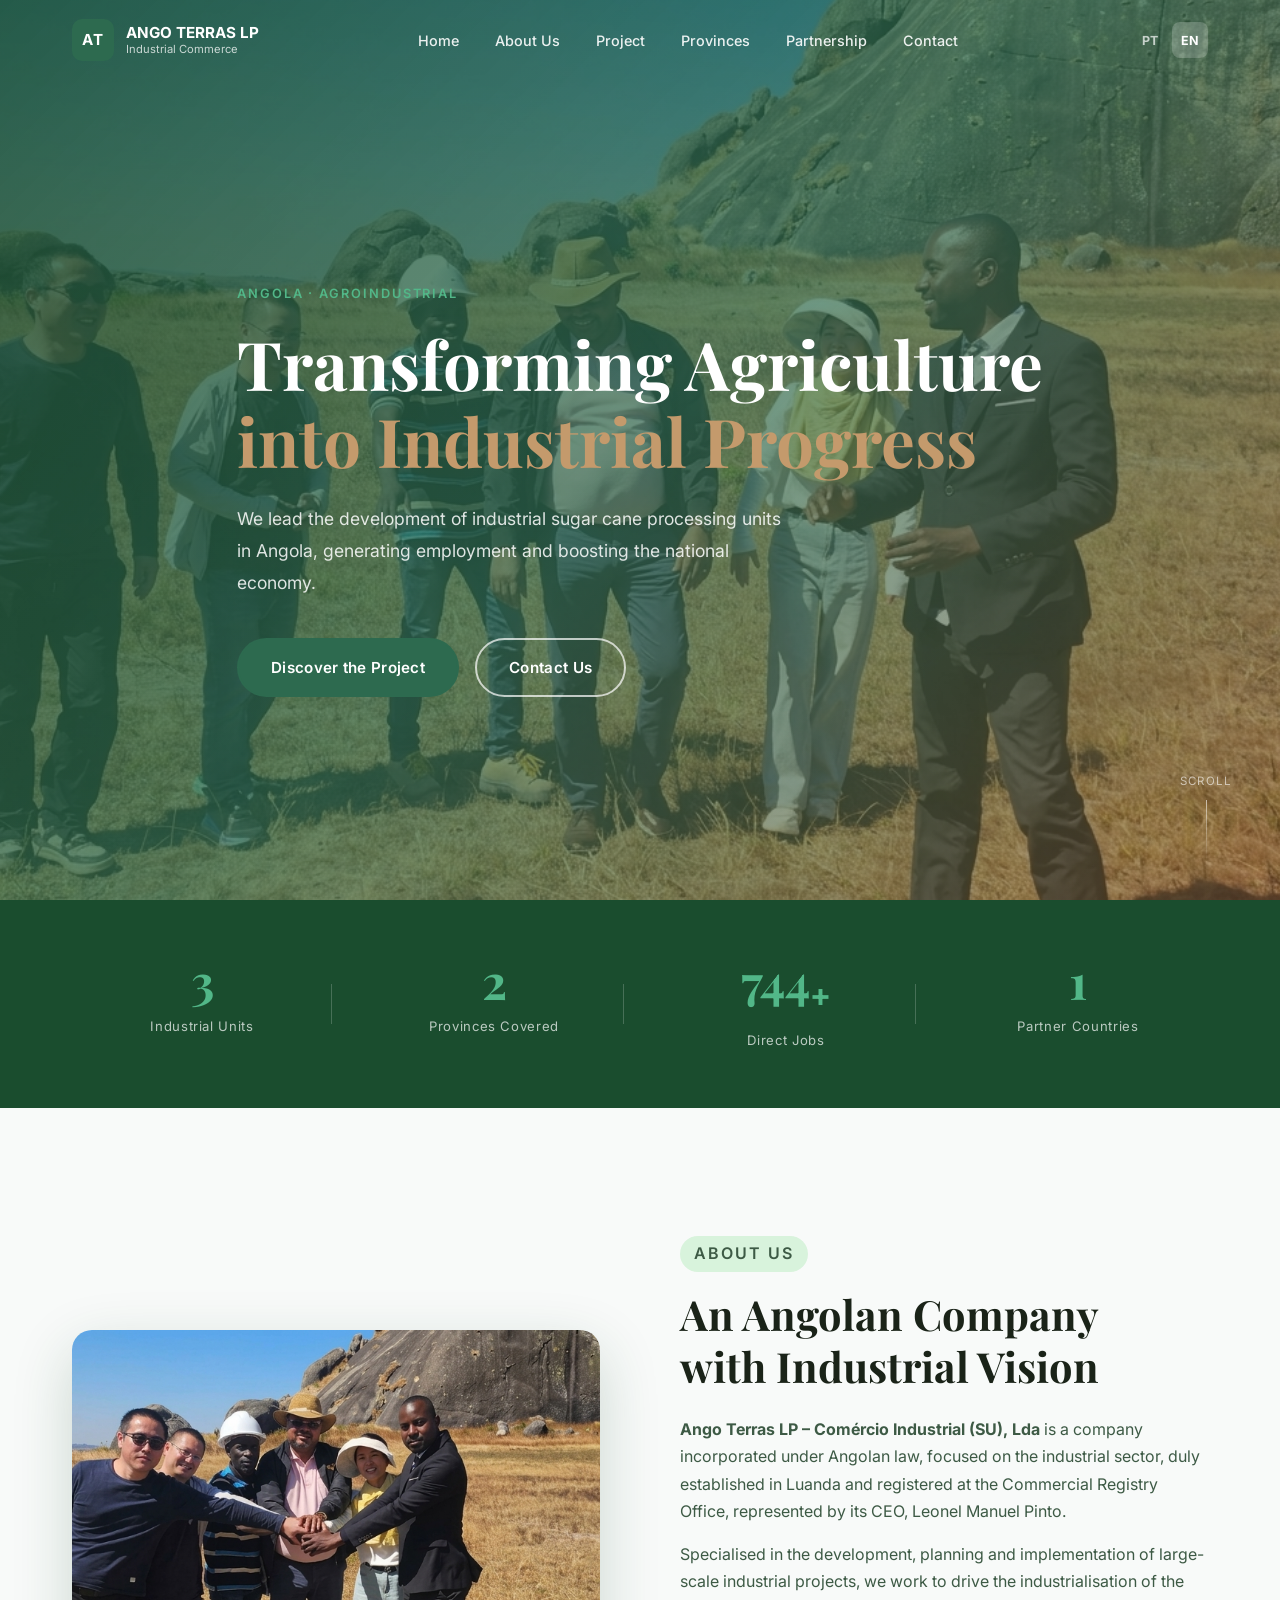
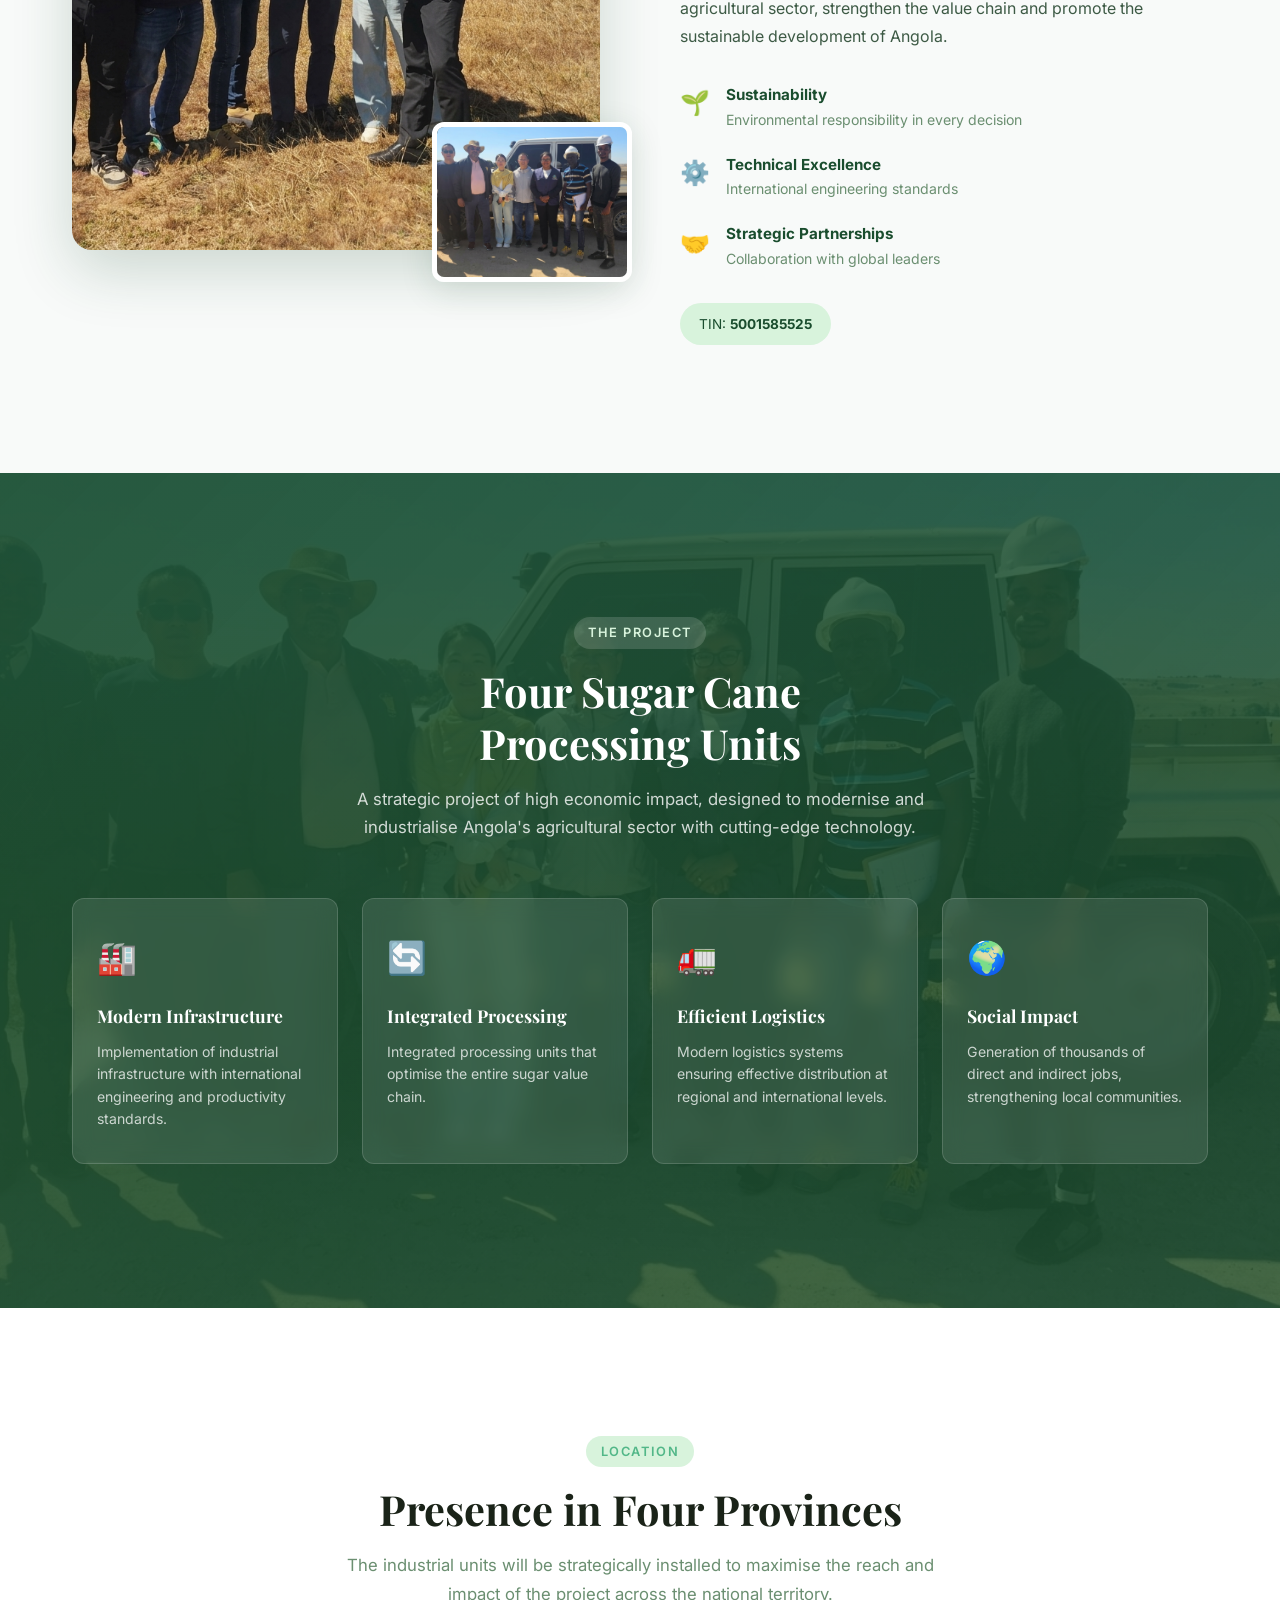
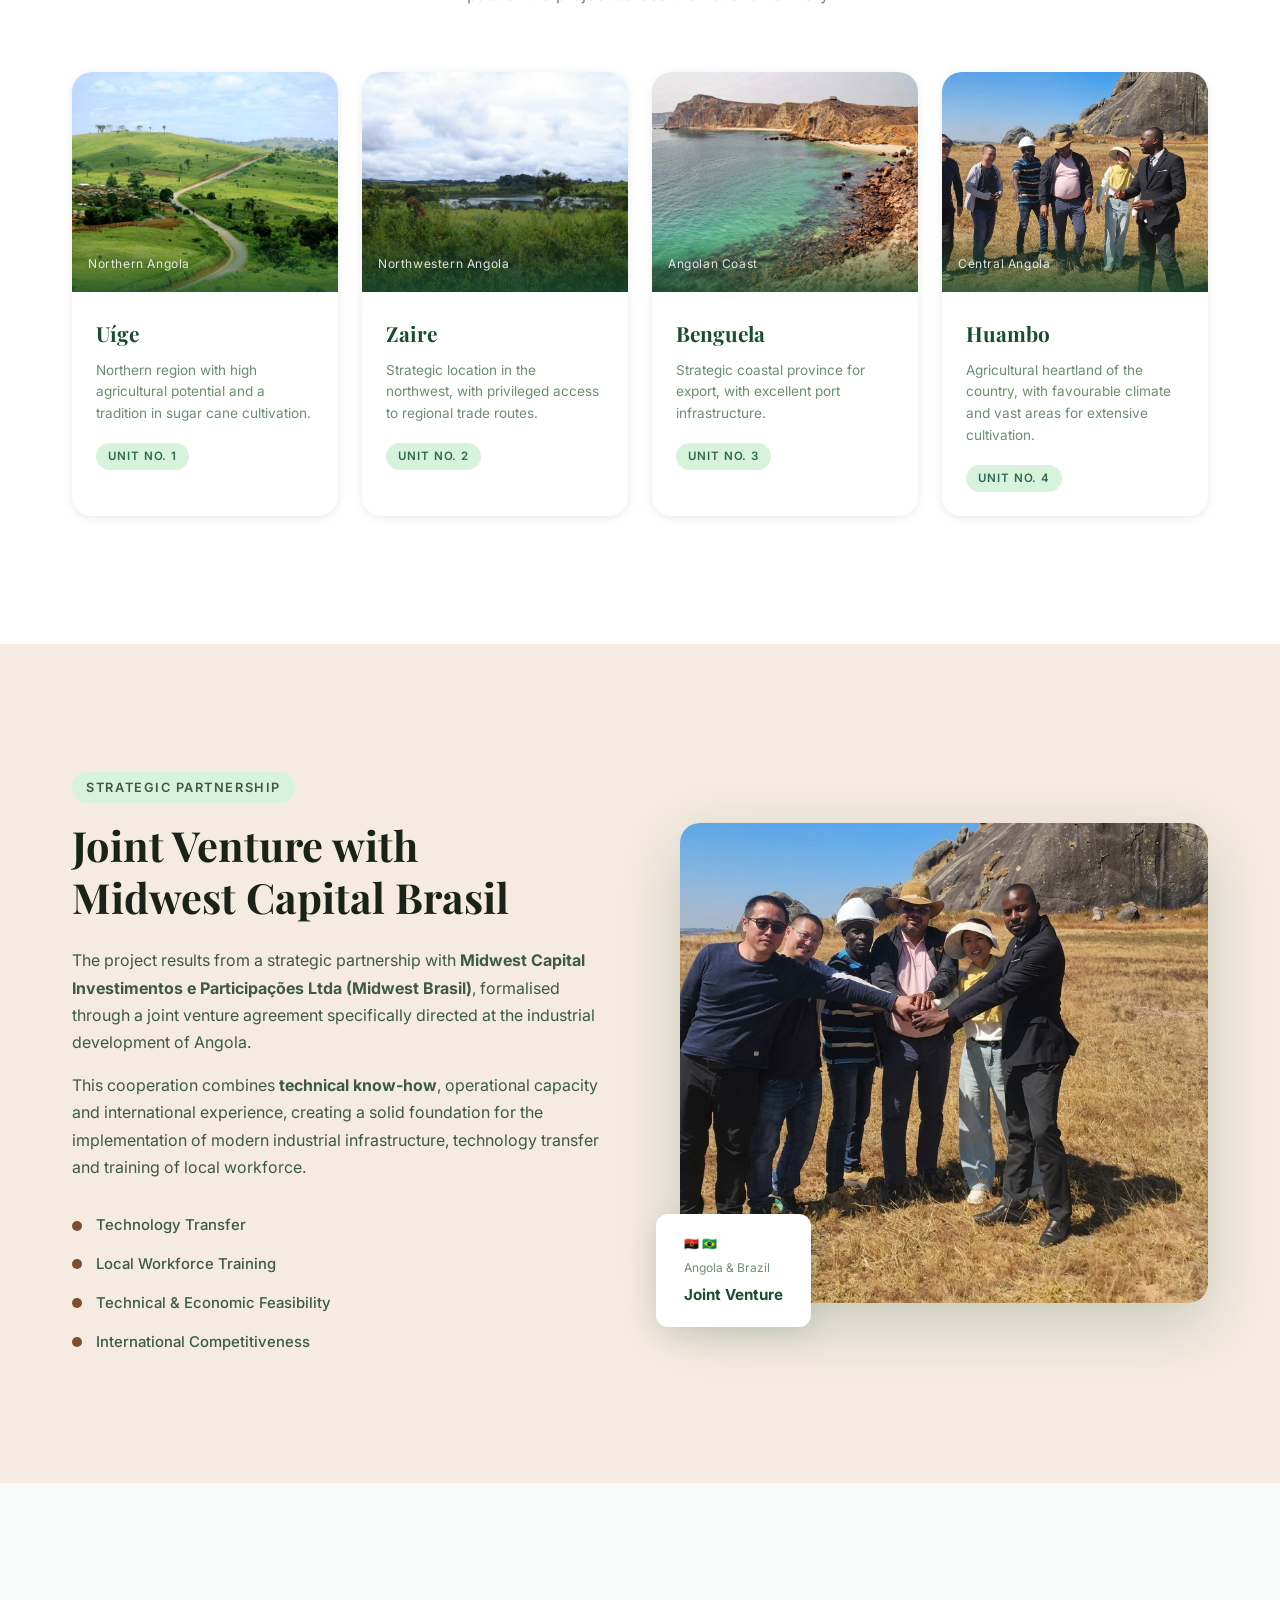
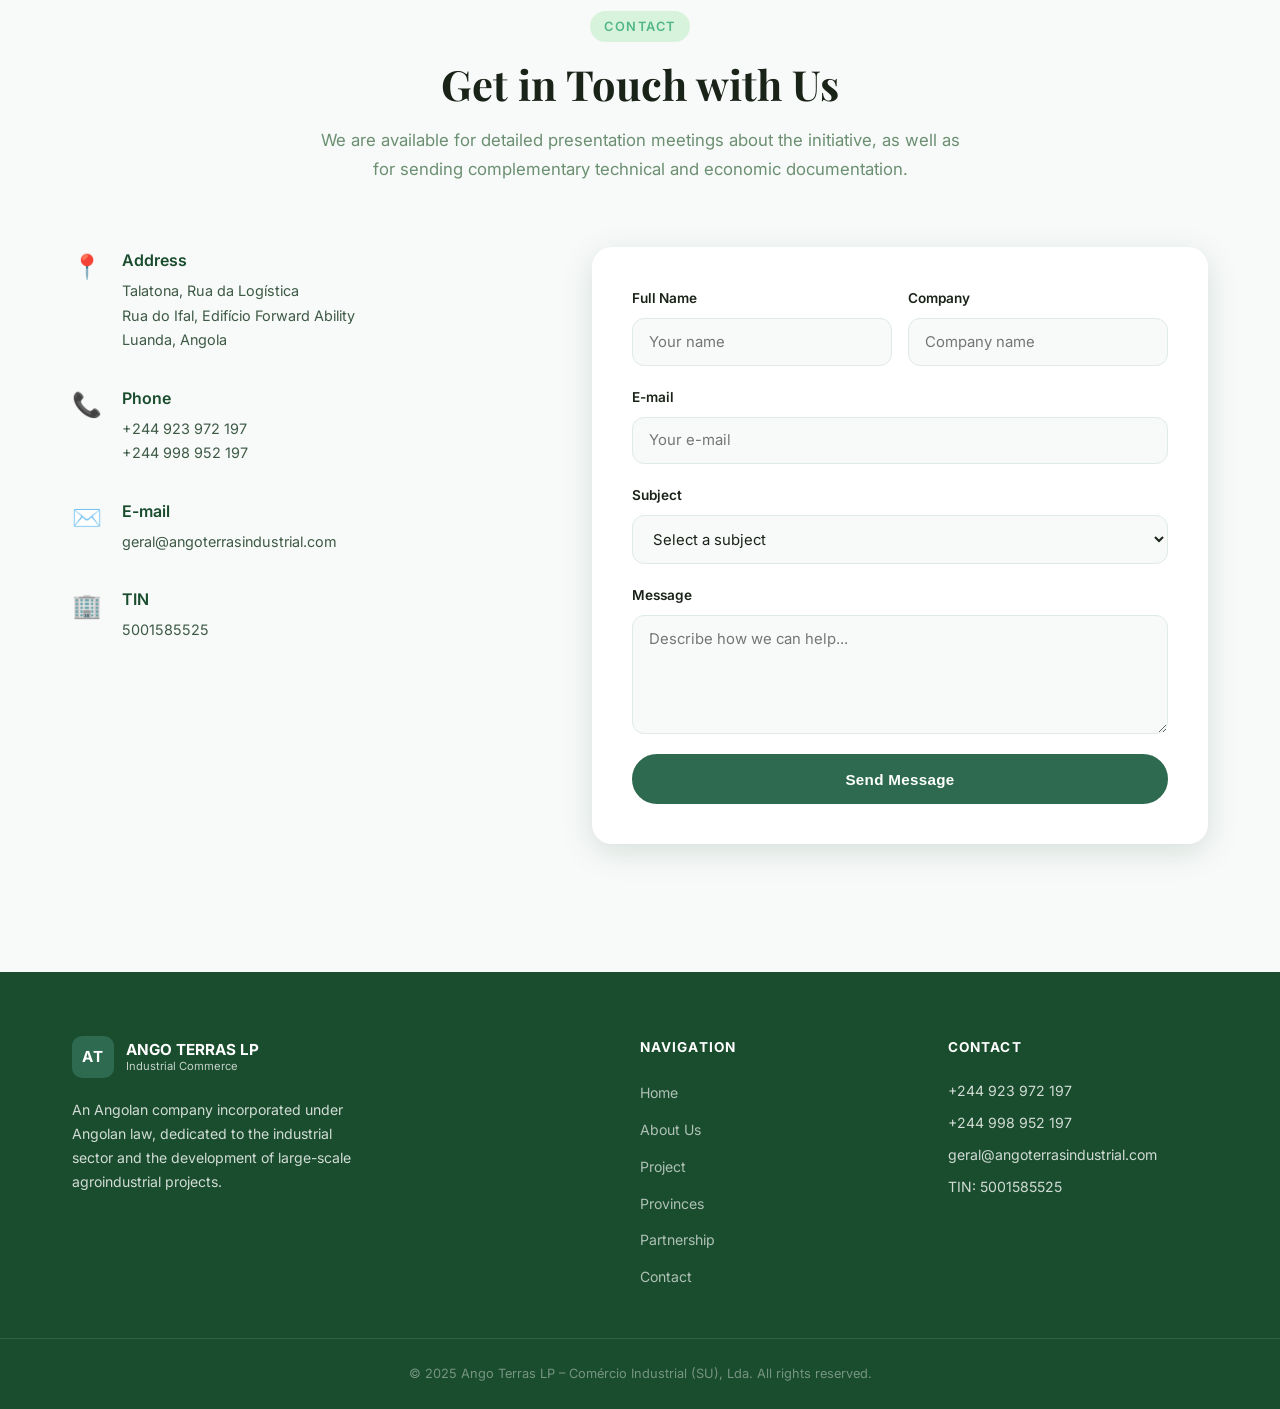
==== commit de486a85: "Update About Us text in PT and EN versions Replace the company registration description with new tex" ====
--- a/index.html
+++ b/index.html
@@ -108,8 +108,7 @@
         <h2>Uma Empresa Angolana<br />de Visão Industrial</h2>
         <p>
           A <strong>Ango Terras LP – Comércio Industrial (SU), Lda</strong> é uma firma de
-          direito angolano, devidamente constituída no Guichê Único da Empresa, vocacionada
-          no ramo industrial com foco no sector agroindustrial.
+          direito angolano, Vocacionada no ramo da indústria, devidamente constituída em Luanda e registada na Conservatória do Registo Comercial, é representada pelo seu CEO, Leonel Manuel Pinto.
         </p>
         <p>
           Especializados no desenvolvimento, planeamento e implementação de projectos
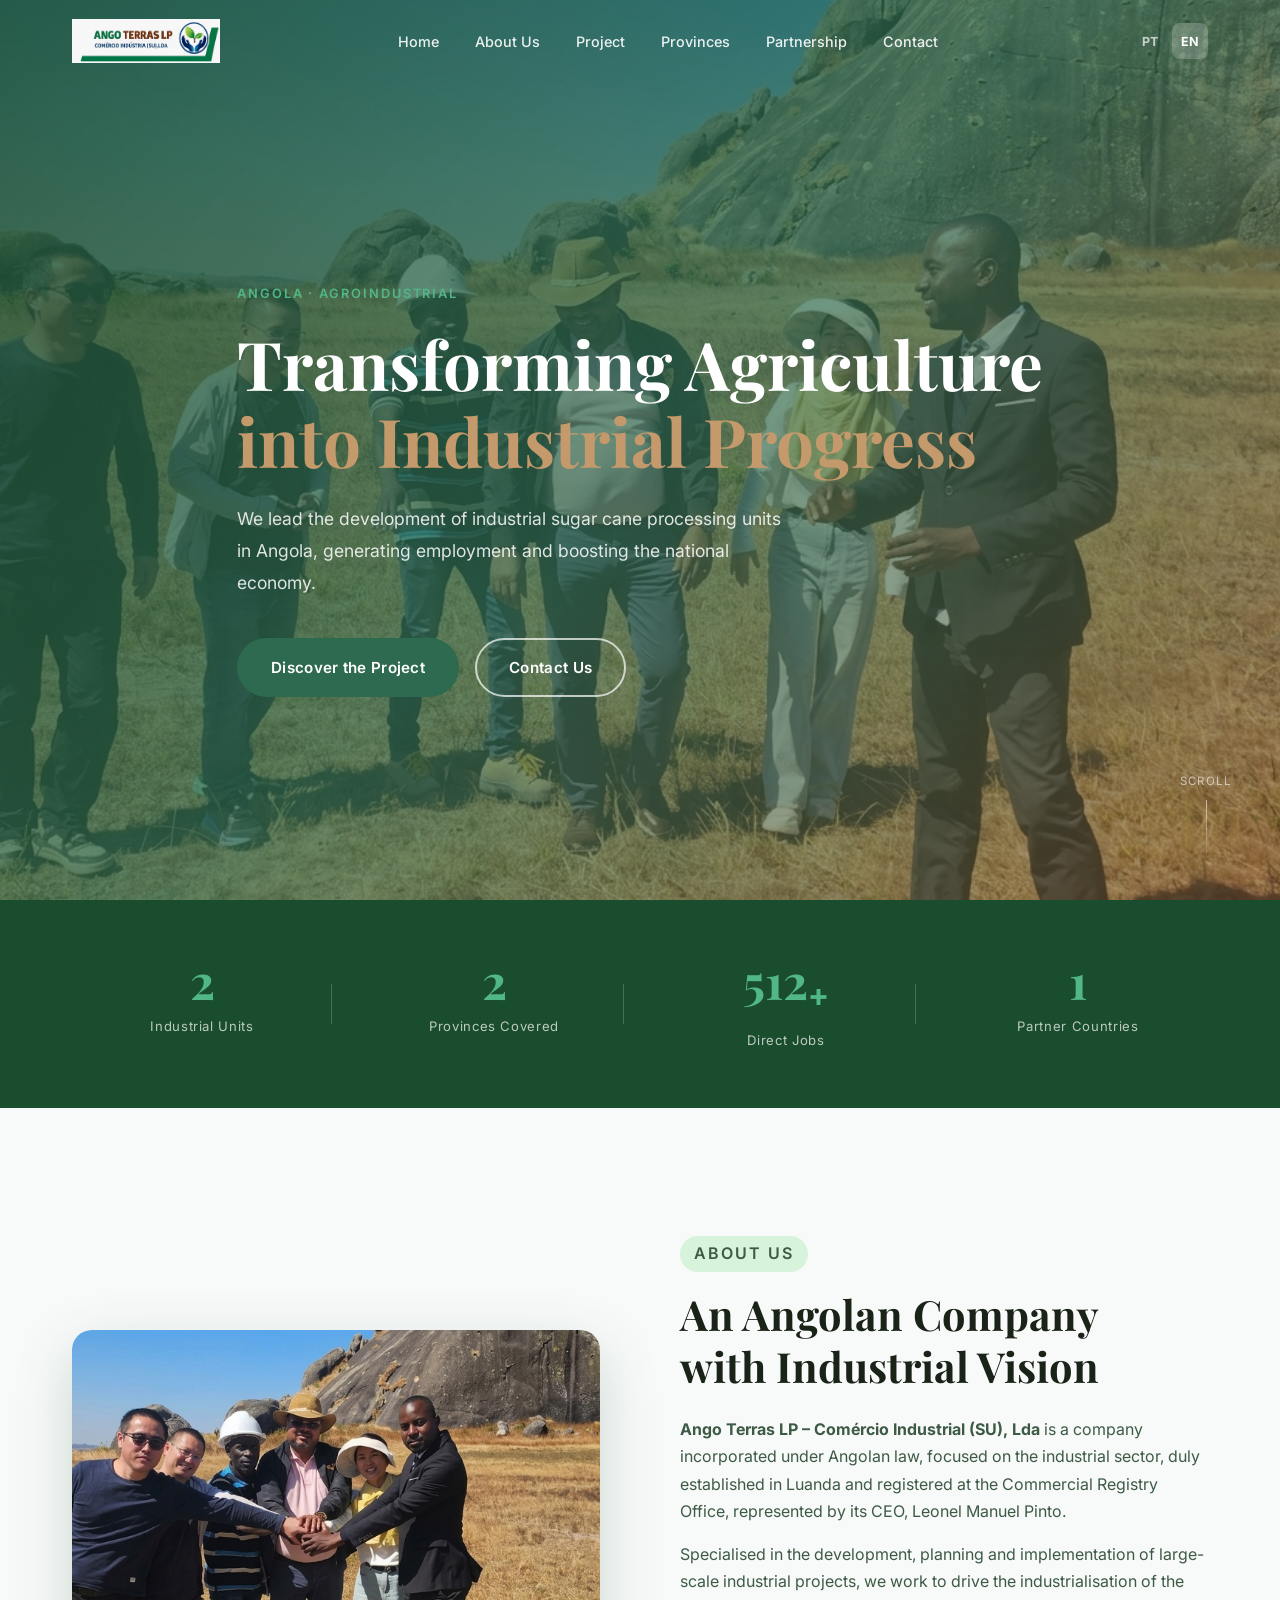
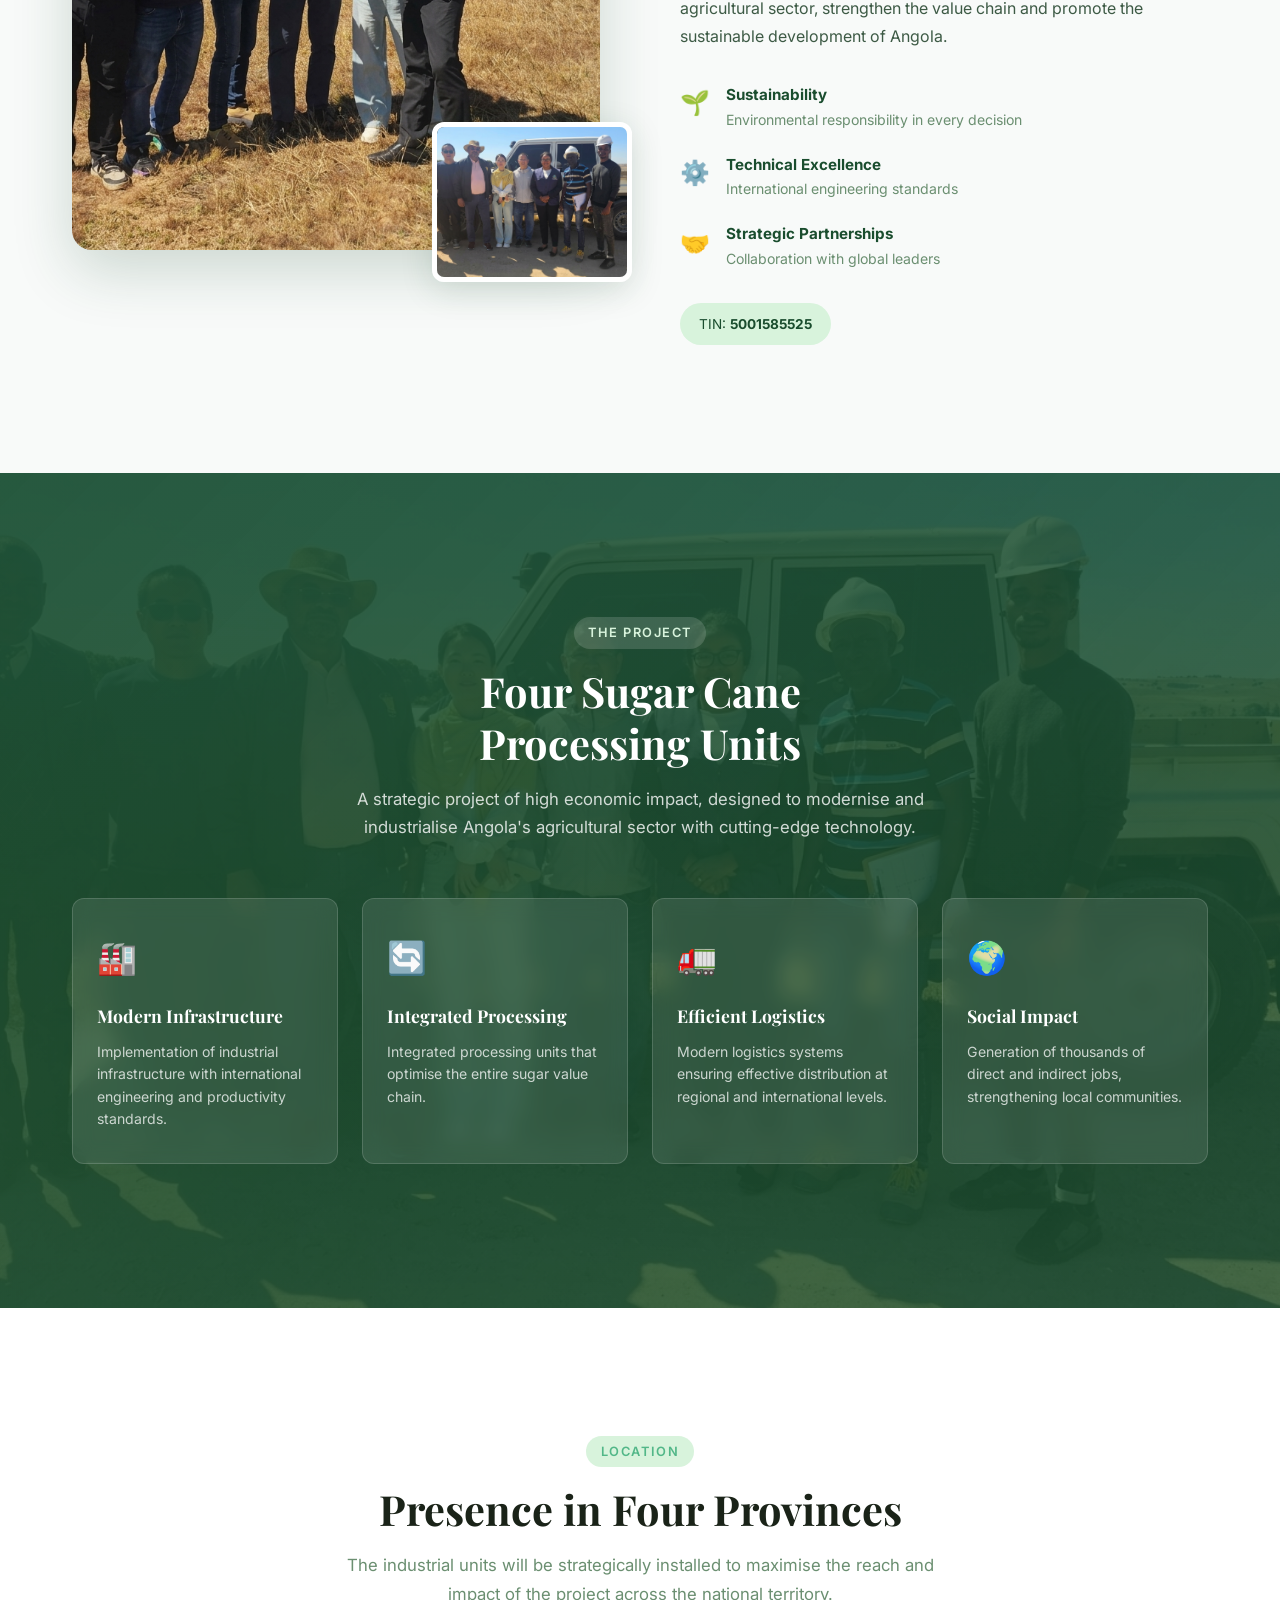
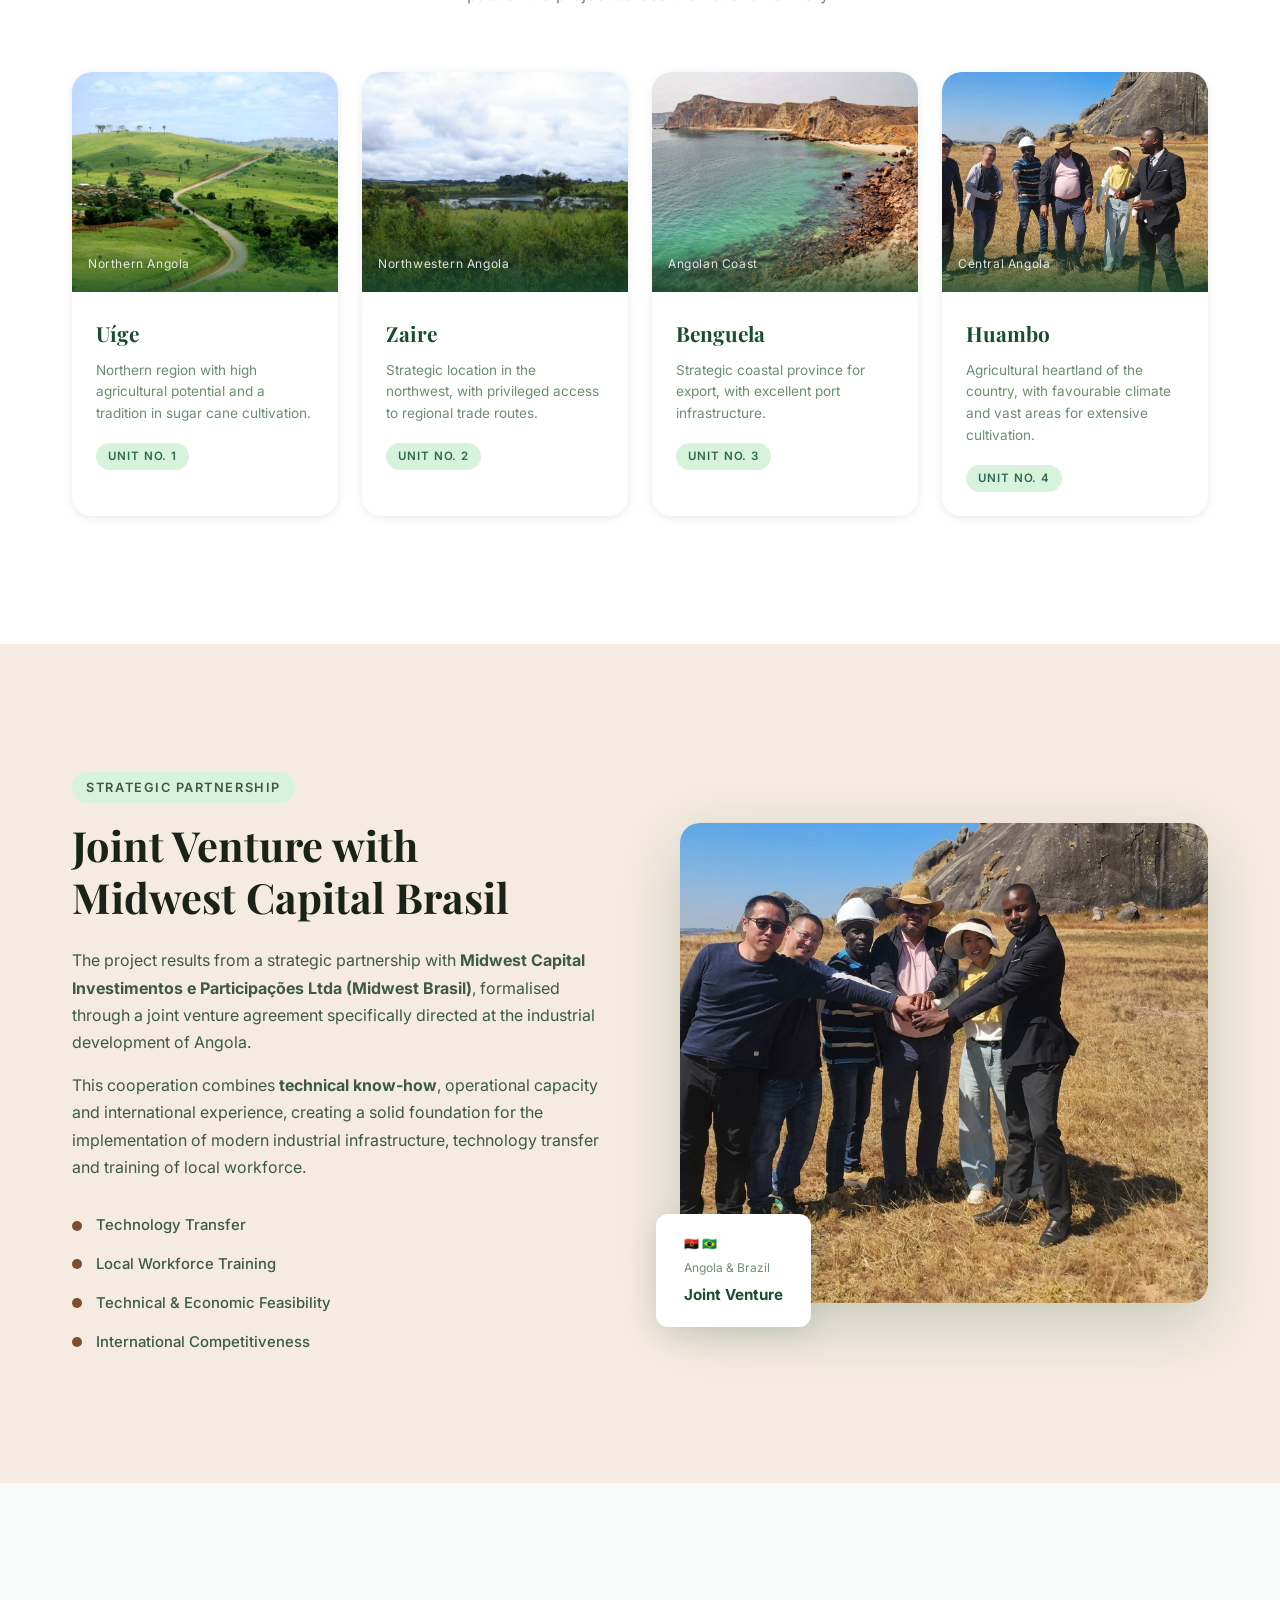
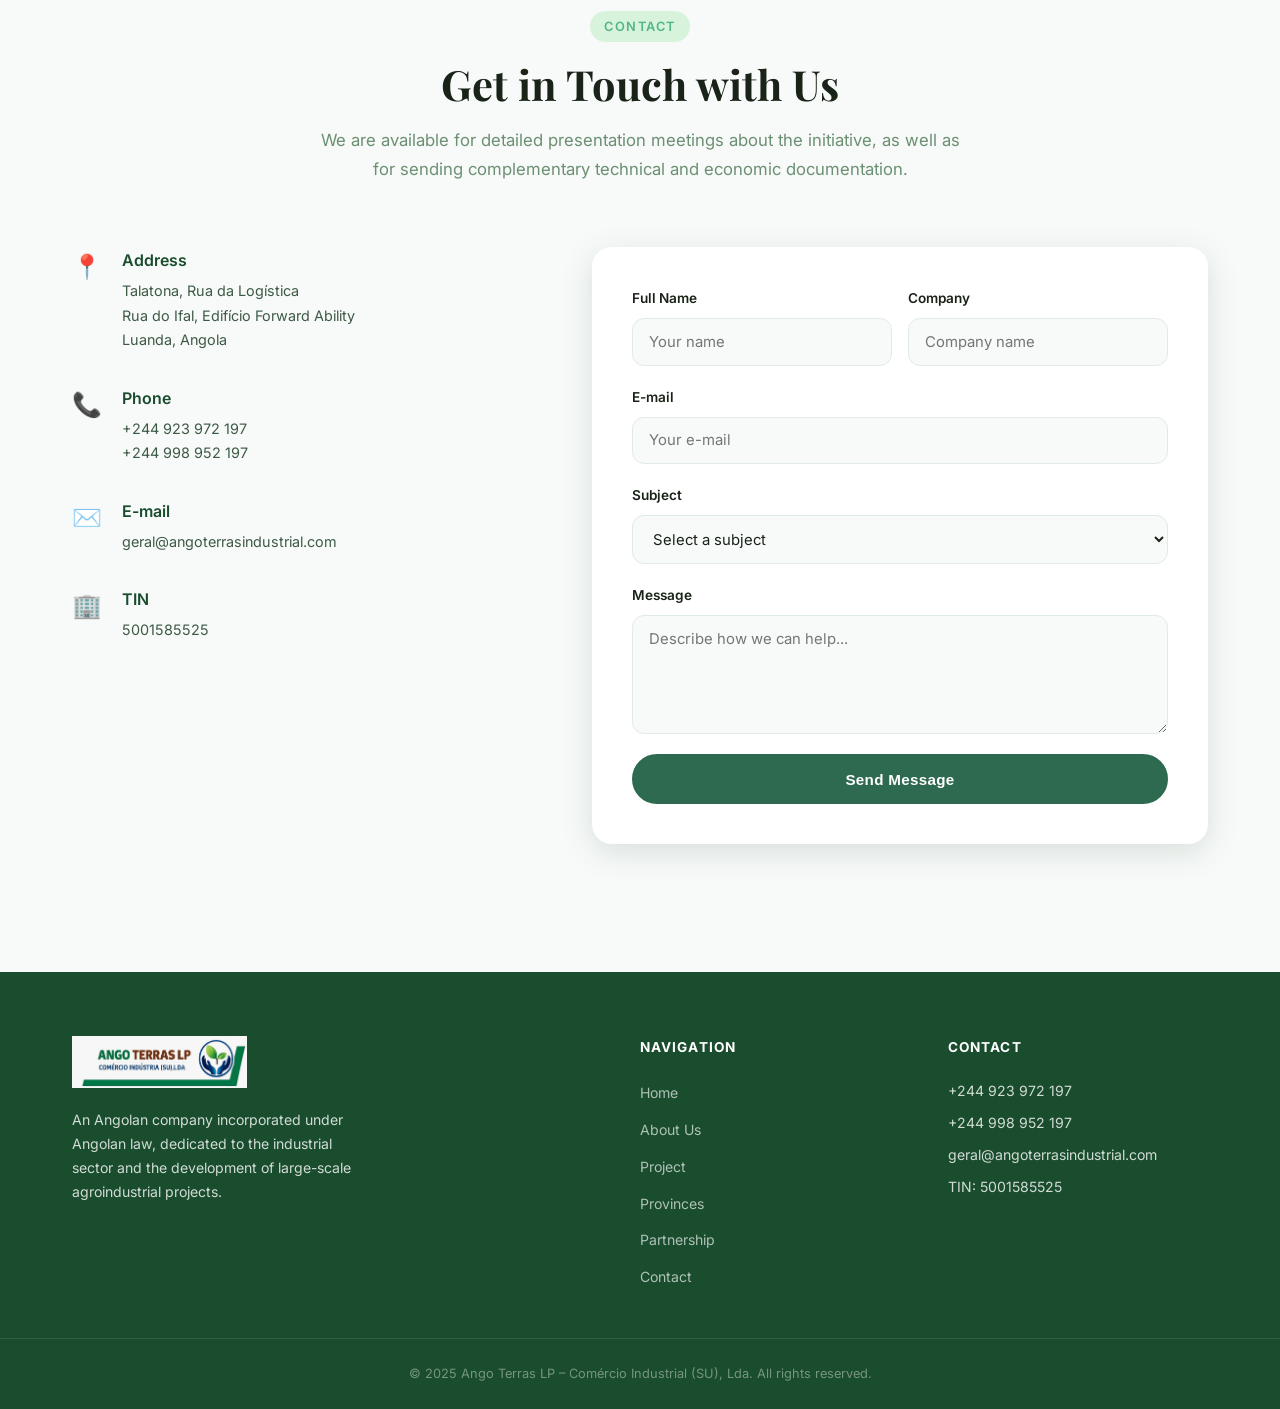
==== commit 702c8d45: "Replace text logo with image logo in navbar and footer Swap the AT icon + text logo for the actual c" ====
--- a/index.html
+++ b/index.html
@@ -15,11 +15,7 @@
   <nav id="navbar">
     <div class="nav-container">
       <a href="#inicio" class="logo">
-        <div class="logo-icon">AT</div>
-        <div class="logo-text">
-          <span class="logo-main">ANGO TERRAS LP</span>
-          <span class="logo-sub">Comércio Industrial</span>
-        </div>
+        <img src="imagens/IMG-20260323-WA0019.jpg" alt="Ango Terras LP" class="logo-img" />
       </a>
       <ul class="nav-links" id="navLinks">
         <li><a href="#inicio">Início</a></li>
@@ -391,11 +387,7 @@
     <div class="container footer-grid">
       <div class="footer-brand">
         <div class="logo">
-          <div class="logo-icon">AT</div>
-          <div class="logo-text">
-            <span class="logo-main">ANGO TERRAS LP</span>
-            <span class="logo-sub">Comércio Industrial</span>
-          </div>
+          <img src="imagens/IMG-20260323-WA0019.jpg" alt="Ango Terras LP" class="logo-img logo-img--footer" />
         </div>
         <p>Firma de direito angolano, vocacionada no ramo industrial e no desenvolvimento de projectos agroindustriais de grande escala.</p>
       </div>
--- a/style.css
+++ b/style.css
@@ -142,35 +142,18 @@
 .logo {
   display: flex;
   align-items: center;
-  gap: .75rem;
-}
-.logo-icon {
-  width: 42px; height: 42px;
-  background: var(--green-mid);
-  color: white;
-  border-radius: 10px;
-  display: flex;
-  align-items: center;
-  justify-content: center;
-  font-weight: 700;
-  font-size: .95rem;
-  letter-spacing: .05em;
-  flex-shrink: 0;
-}
-.logo-text { display: flex; flex-direction: column; line-height: 1.2; }
-.logo-main {
-  font-weight: 700;
-  font-size: .95rem;
-  color: var(--white);
-  transition: color var(--transition);
-}
-.logo-sub {
-  font-size: .7rem;
-  color: rgba(255,255,255,.75);
-  transition: color var(--transition);
-}
-#navbar.scrolled .logo-main { color: var(--green-dark); }
-#navbar.scrolled .logo-sub  { color: var(--text-light); }
+}
+.logo-img {
+  height: 44px;
+  width: auto;
+  max-width: 148px;
+  object-fit: contain;
+  display: block;
+}
+.logo-img--footer {
+  height: 52px;
+  max-width: 175px;
+}
 
 .nav-links {
   display: flex;
